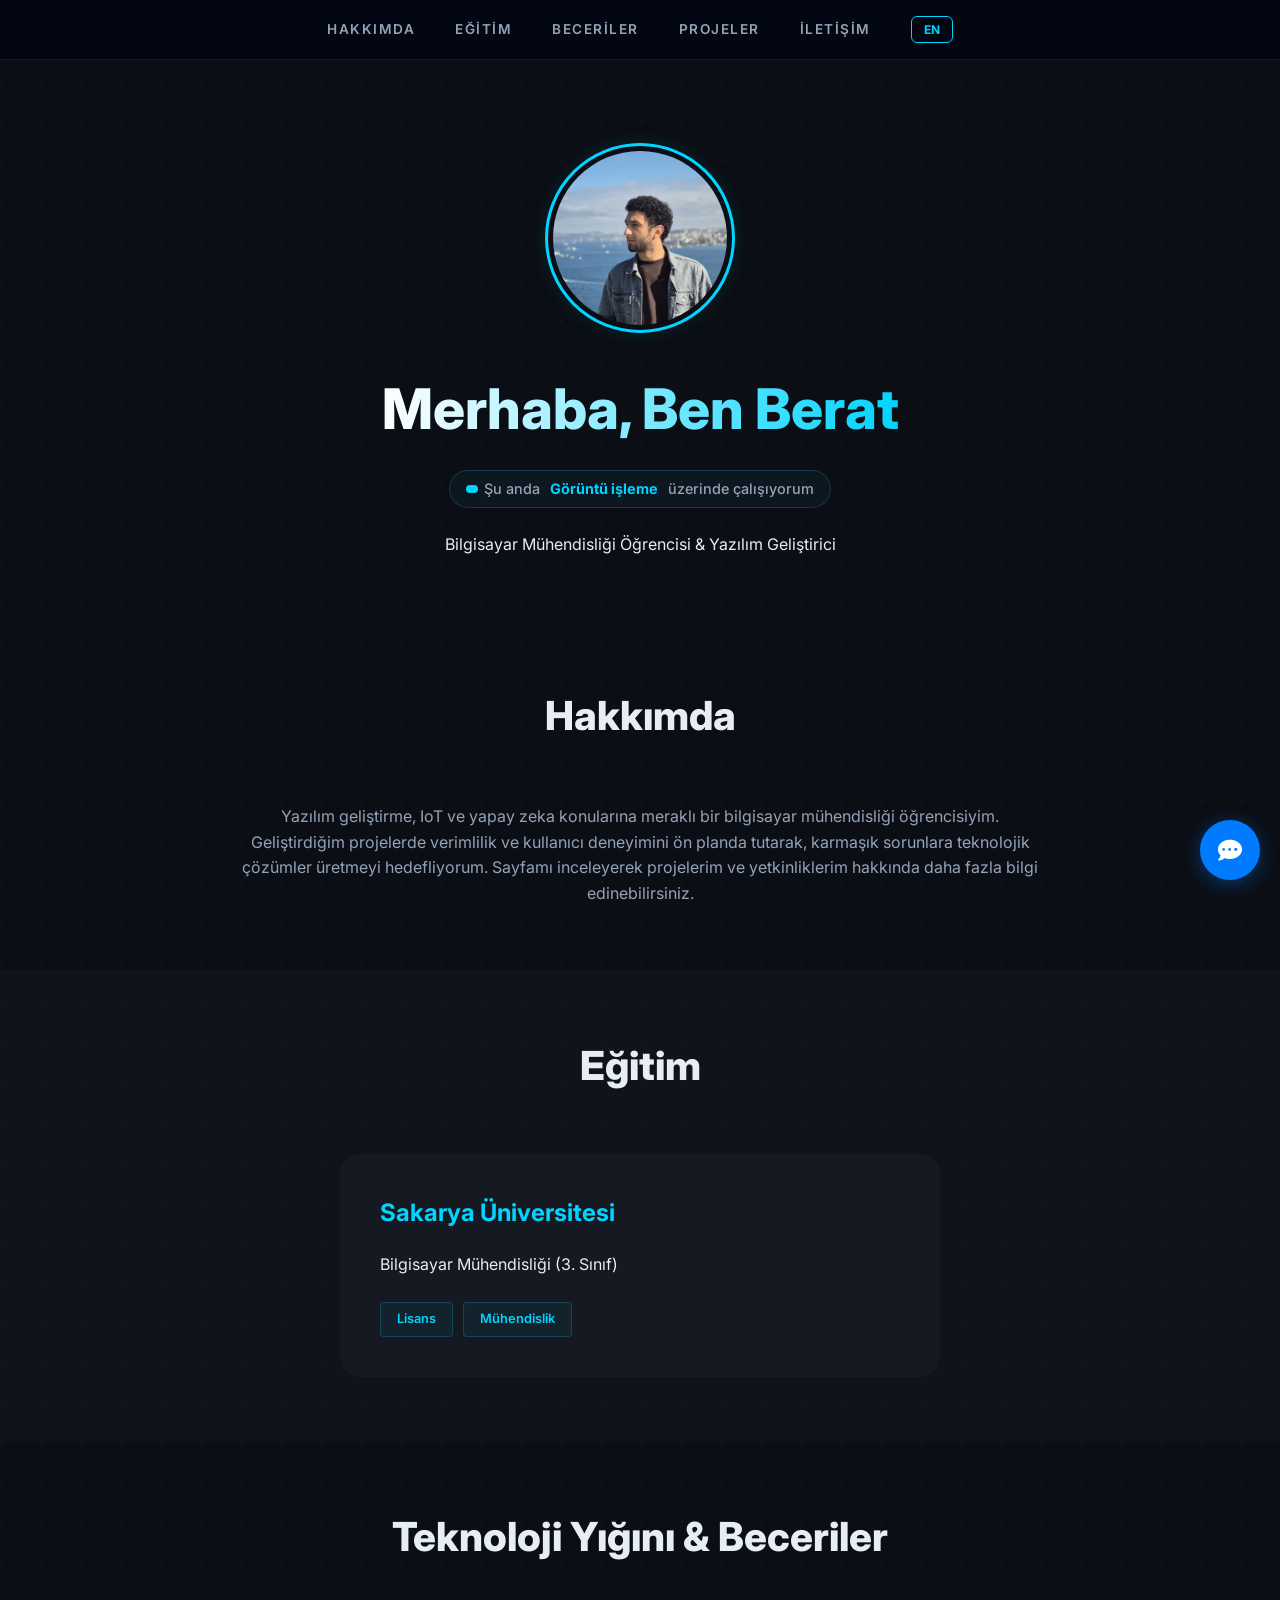
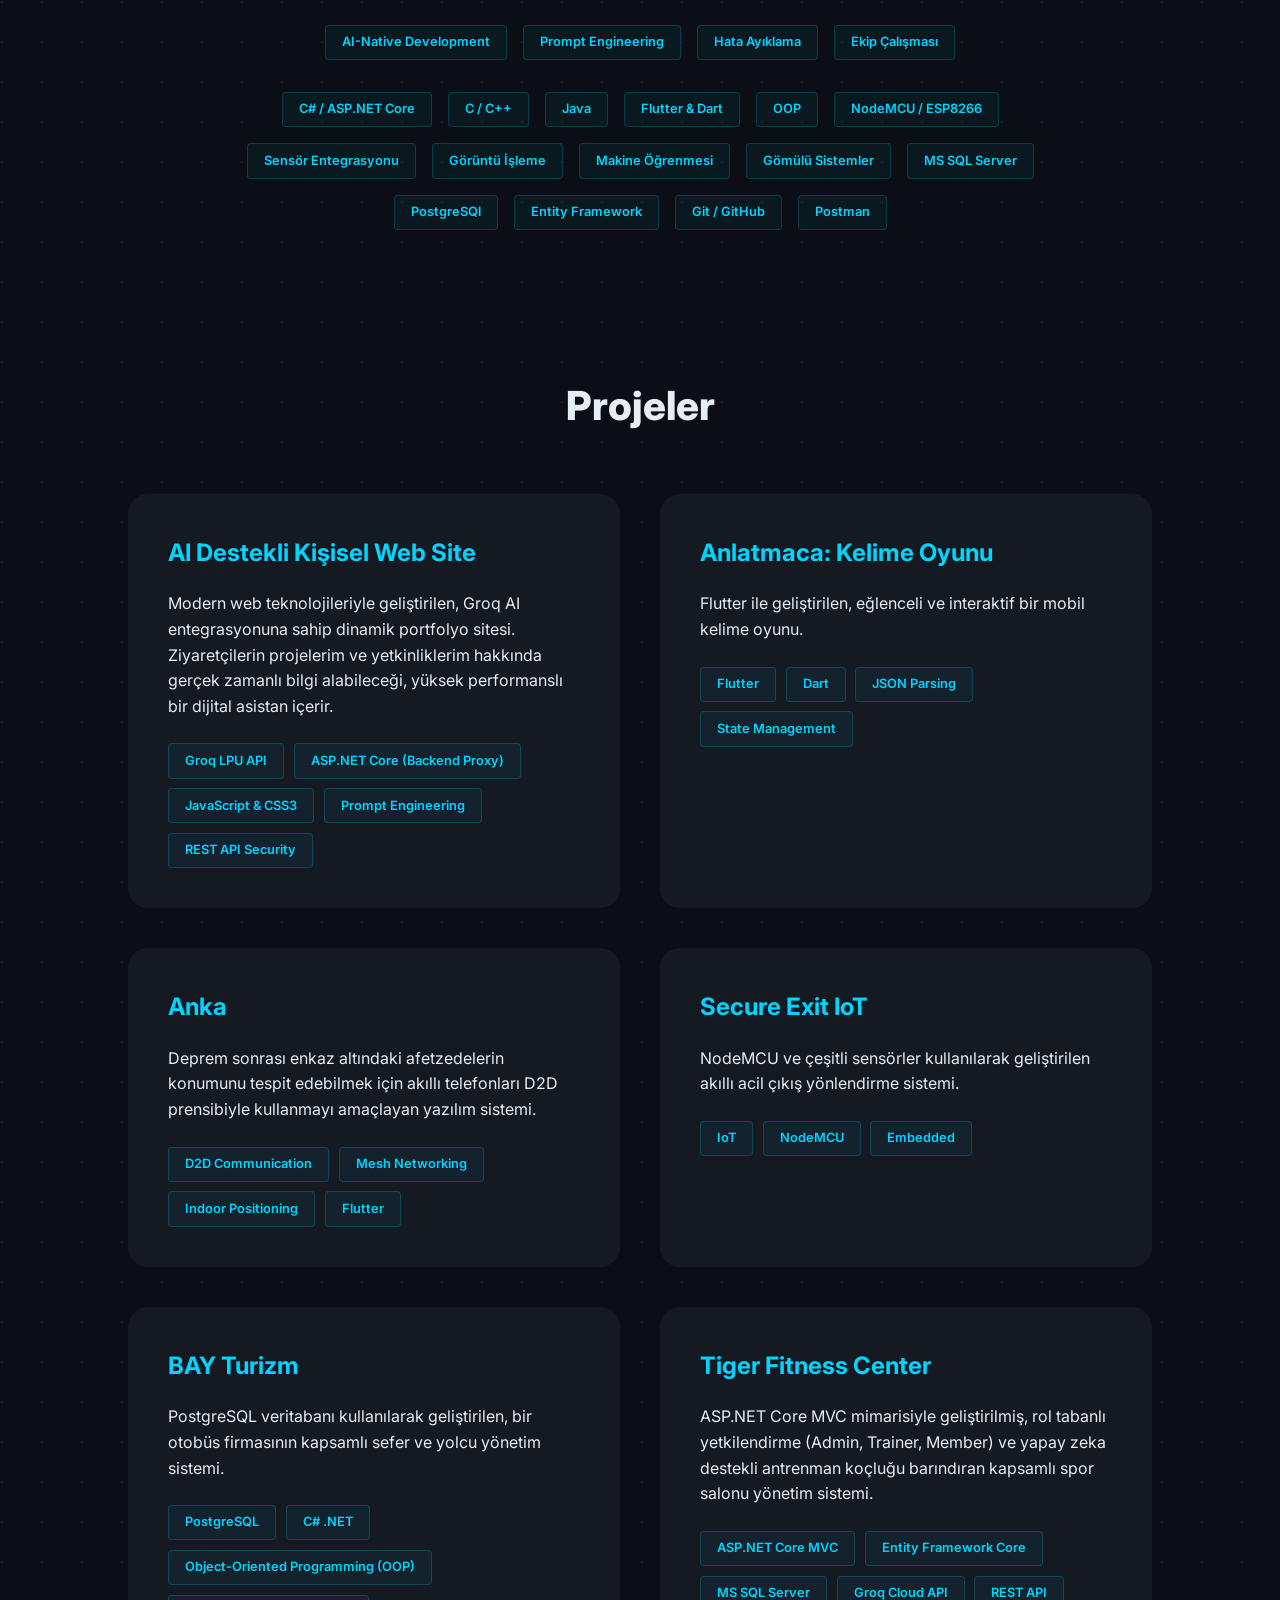
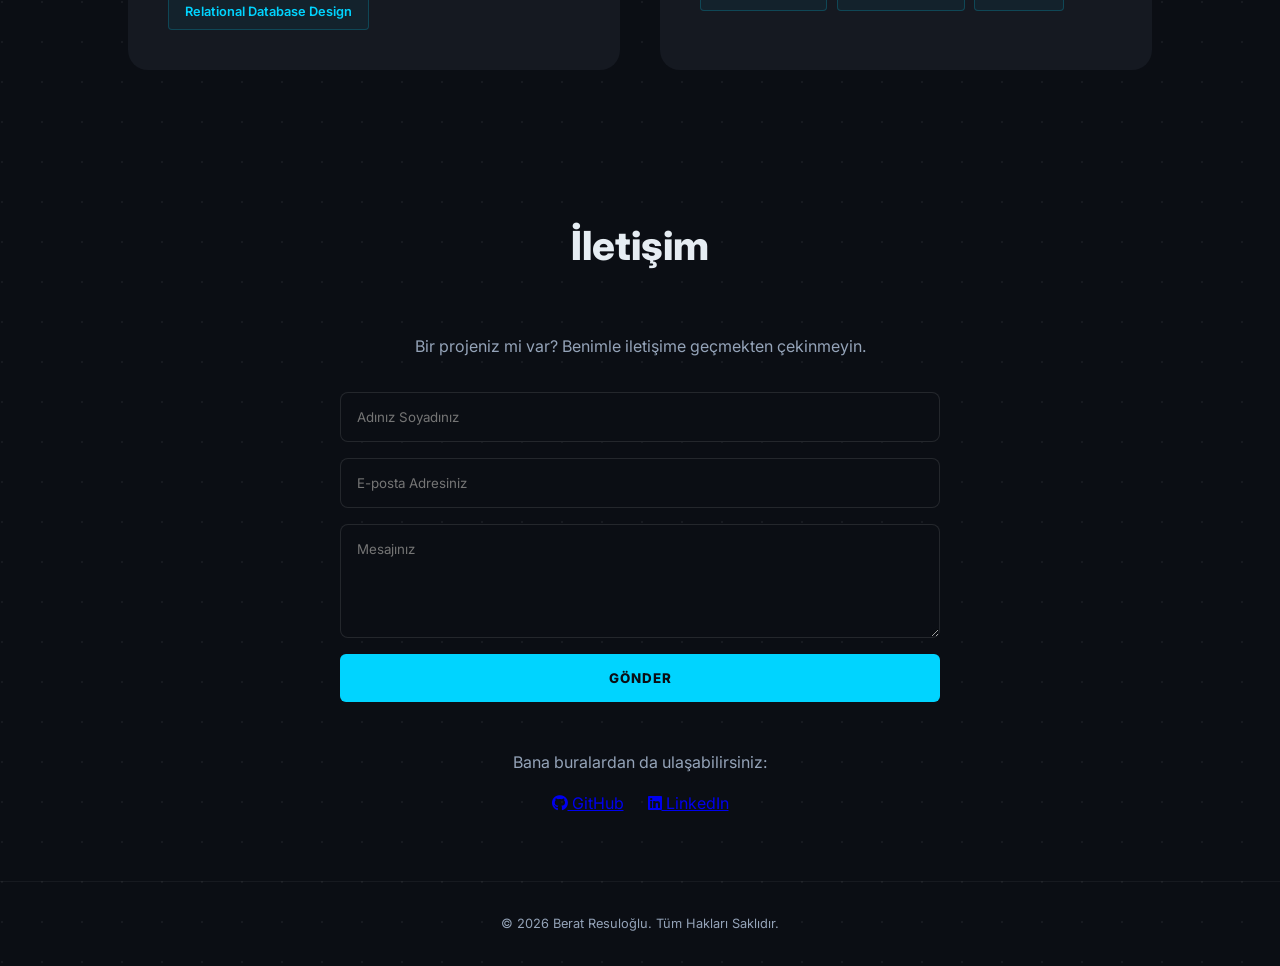
==== index.html @ 65ed051f "Site hazir" ====
<!DOCTYPE html>
    <html lang="tr">
    <head>
        <meta charset="UTF-8">
        <meta name="viewport" content="width=device-width, initial-scale=1.0">
        <title>Berat Resuloğlu | Portfolyö</title>
        <link rel="stylesheet" href="style.css">
        <link href="https://fonts.googleapis.com/css2?family=Inter:wght@400;600;700&display=swap" rel="stylesheet">
        <link href="https://fonts.googleapis.com/css2?family=Orbitron:wght@800&family=Montserrat:wght@800&display=swap" rel="stylesheet">
        <link rel="stylesheet" href="https://cdnjs.cloudflare.com/ajax/libs/font-awesome/6.0.0/css/all.min.css">
    </head>
    <body>
    <nav>
        <div class="nav-container">
            <ul>
                <li><a href="#about" data-key="nav-about">Hakkımda</a></li>
                <li><a href="#education" data-key="nav-education">Eğitim</a></li>
                <li><a href="#skills" data-key="nav-skills">Beceriler</a></li>
                <li><a href="#projects" data-key="nav-projects">Projeler</a></li>
                <li><a href="#contact" data-key="nav-contact">İletişim</a></li>
                <li><button id="lang-btn" class="lang-switch">EN</button></li>
            </ul>
        </div>
    </nav>

    <header>
        <img src="assets/foto1.jpeg" alt="Berat" class="profile-pic">      
        <h1 data-key="hero-title">Merhaba, Ben Berat</h1>
        
        <div class="live-status">
            <span class="pulse-dot"></span>
            <span data-key="live-text">Şu anda</span> 
            <span class="project-name" data-key="current-work">Görüntü işleme</span> 
            <span data-key="working-on">üzerinde çalışıyorum</span>
        </div>

        <p data-key="hero-desc">Bilgisayar Mühendisliği Öğrencisi & Yazılım Geliştirici</p>
    </header>

        <main>
            <section id="about" style="padding: 4rem 10%; text-align: center;">
                <h2 class="section-title" data-key="nav-about">Hakkımda</h2>
                <p data-key="about-text" style="color: var(--text-secondary); max-width: 800px; margin: 0 auto;">
                    Yazılım geliştirme, IoT ve yapay zeka konularına meraklı bir bilgisayar mühendisliği öğrencisiyim. 
                    Geliştirdiğim projelerde verimlilik ve kullanıcı deneyimini ön planda tutarak, 
                    karmaşık sorunlara teknolojik çözümler üretmeyi hedefliyorum. Sayfamı inceleyerek projelerim ve yetkinliklerim hakkında daha fazla bilgi edinebilirsiniz.
                </p>
            </section>

            <section id="education" style="padding: 4rem 10%; background: rgba(255,255,255,0.02);">
                <h2 class="section-title" data-key="nav-education">Eğitim</h2>
                <div class="project-card" style="max-width: 600px; margin: 0 auto;">
                    <h3 data-key="edu-uni">Sakarya Üniversitesi</h3>
                    <p data-key="edu-dept">Bilgisayar Mühendisliği (3. Sınıf)</p>
                    <div class="tech-stack">
                        <span class="tech-tag" data-key="edu-license">Lisans</span>
                        <span class="tech-tag" data-key="edu-eng">Mühendislik</span>
                    </div>
                </div>
            </section>

        <section id="skills" style="padding: 4rem 10%; text-align: center;">
        <h2 class="section-title" data-key="skills-title">Teknoloji Yığını & Beceriler</h2>
        
        <div class="skills-container" style="display: flex; flex-wrap: wrap; justify-content: center; gap: 1rem; max-width: 900px; margin: 0 auto; margin-bottom: 2rem;">
            <span class="tech-tag">AI-Native Development</span>
            <span class="tech-tag">Prompt Engineering</span>
            <span class="tech-tag" data-key="skill-debug">Hata Ayıklama</span>
            <span class="tech-tag" data-key="skill-team">Ekip Çalışması</span>
        </div>

        <div class="skills-container" style="display: flex; flex-wrap: wrap; justify-content: center; gap: 1rem; max-width: 900px; margin: 0 auto;">
            <span class="tech-tag">C# / ASP.NET Core</span>
            <span class="tech-tag">C / C++</span>
            <span class="tech-tag">Java</span>
            <span class="tech-tag">Flutter & Dart</span>
            <span class="tech-tag">OOP</span>
            
            <span class="tech-tag">NodeMCU / ESP8266</span>
            <span class="tech-tag" data-key="skill-sensor">Sensör Entegrasyonu</span>
            <span class="tech-tag" data-key="skill-imgproc">Görüntü İşleme</span>
            <span class="tech-tag" data-key="skill-ml">Makine Öğrenmesi</span>
            <span class="tech-tag" data-key="skill-embedded">Gömülü Sistemler</span>
            
            <span class="tech-tag">MS SQL Server</span>
            <span class="tech-tag">PostgreSQl</span>
            <span class="tech-tag">Entity Framework</span>
            <span class="tech-tag">Git / GitHub</span>
            <span class="tech-tag">Postman</span>
        </div>
    </section>

            <section id="projects">
                <h2 class="section-title" data-key="nav-projects">Projeler</h2>
                <div class="project-grid">
                    
                    <div class="project-card">
        <h3 data-key="proj-web-title">AI Destekli Kişisel Web Site</h3>
        <p data-key="proj-web-desc">Modern web teknolojileriyle geliştirilen, Groq AI entegrasyonuna sahip dinamik portfolyo sitesi. Ziyaretçilerin projelerim ve yetkinliklerim hakkında gerçek zamanlı bilgi alabileceği, yüksek performanslı bir dijital asistan içerir.</p>
        <div class="tech-stack">
            <span class="tech-tag">Groq LPU API</span>
            <span class="tech-tag">ASP.NET Core (Backend Proxy)</span>
            <span class="tech-tag">JavaScript & CSS3</span>
            <span class="tech-tag">Prompt Engineering</span>
            <span class="tech-tag">REST API Security</span>
        </div>
    </div>

                    <div class="project-card">
                        <h3>Anlatmaca: Kelime Oyunu</h3>
                        <p data-key="proj-anlatmaca-desc">Flutter ile geliştirilen, eğlenceli ve interaktif bir mobil kelime oyunu.</p>
                        <div class="tech-stack">
                            <span class="tech-tag">Flutter</span>
                            <span class="tech-tag">Dart</span>
                            <span class="tech-tag">JSON Parsing</span>
                            <span class="tech-tag">State Management</span>
                        </div>
                    </div>
                    
                <div class="project-card">
                        <h3>Anka</h3>
                        <p data-key="proj-anka-desc">Deprem sonrası enkaz altındaki afetzedelerin konumunu tespit edebilmek için akıllı telefonları D2D prensibiyle kullanmayı amaçlayan yazılım sistemi.</p>
                        <div class="tech-stack">
                            <span class="tech-tag">D2D Communication</span>
                            <span class="tech-tag">Mesh Networking</span>
                            <span class="tech-tag">Indoor Positioning</span>
                            <span class="tech-tag">Flutter</span>

                        </div>
                    </div>

                    <div class="project-card">
                        <h3>Secure Exit IoT</h3>
                        <p data-key="proj-iot-desc">NodeMCU ve çeşitli sensörler kullanılarak geliştirilen akıllı acil çıkış yönlendirme sistemi.</p>
                        <div class="tech-stack">
                            <span class="tech-tag">IoT</span>
                            <span class="tech-tag">NodeMCU</span>
                            <span class="tech-tag">Embedded</span>
                        </div>
                    </div>
                    
                <div class="project-card">
                        <h3>BAY Turizm</h3>
                        <p data-key="proj-bay-desc">PostgreSQL veritabanı kullanılarak geliştirilen, bir otobüs firmasının kapsamlı sefer ve yolcu yönetim sistemi.</p>
                        <div class="tech-stack">
                            <span class="tech-tag">PostgreSQL</span>
                            <span class="tech-tag">C# .NET</span>
                            <span class="tech-tag">Object-Oriented Programming (OOP)</span>
                            <span class="tech-tag">Relational Database Design</span>
                        </div>
                    </div>

                    <div class="project-card">
                        <h3>Tiger Fitness Center</h3>
                        <p data-key="proj-tiger-desc">ASP.NET Core MVC mimarisiyle geliştirilmiş, rol tabanlı yetkilendirme (Admin, Trainer, Member) ve yapay zeka destekli antrenman koçluğu barındıran kapsamlı spor salonu yönetim sistemi.</p>
                        <div class="tech-stack">
                            <span class="tech-tag">ASP.NET Core MVC</span>
                            <span class="tech-tag">Entity Framework Core</span>
                            <span class="tech-tag">MS SQL Server</span>
                            <span class="tech-tag">Groq Cloud API</span>
                            <span class="tech-tag">REST API</span>
                        </div>
                    </div>

                

                </div>
            </section>

            <section id="contact" style="padding: 4rem 10%;">
        <h2 class="section-title" data-key="nav-contact">İletişim</h2>
        <p data-key="contact-desc" style="text-align: center; color: var(--text-secondary); margin-bottom: 2rem;">
            Bir projeniz mi var? Benimle iletişime geçmekten çekinmeyin.
        </p>

        <form action="https://formspree.io/f/xeelokod" method="POST" style="max-width: 600px; margin: 0 auto; display: flex; flex-direction: column; gap: 1rem;">
            <input type="text" name="name" data-key="ph-name" placeholder="Adınız Soyadınız" required 
                style="padding: 1rem; border-radius: 8px; border: 1px solid rgba(255,255,255,0.1); background: var(--card-bg); color: white;">
            
            <input type="email" name="email" data-key="ph-email" placeholder="E-posta Adresiniz" required 
                style="padding: 1rem; border-radius: 8px; border: 1px solid rgba(255,255,255,0.1); background: var(--card-bg); color: white;">
            
            <textarea name="message" rows="5" data-key="ph-msg" placeholder="Mesajınız" required 
                    style="padding: 1rem; border-radius: 8px; border: 1px solid rgba(255,255,255,0.1); background: var(--card-bg); color: white; resize: vertical;"></textarea>
            
            <button type="submit" class="contact-btn" data-key="btn-send">Gönder</button>
        </form>
        <div class="social-container" style="margin-top: 3rem; text-align: center;">
        <p data-key="social-text" style="color: var(--text-secondary); margin-bottom: 1rem;">Bana buralardan da ulaşabilirsiniz:</p>
        <div style="display: flex; justify-content: center; gap: 1.5rem;">
            <a href="https://github.com/beratresuloglu" target="_blank" class="social-button">
                <i class="fab fa-github"></i> GitHub
            </a>
            <a href="https://linkedin.com/in/beratresuloglu" target="_blank" class="social-button">
                <i class="fab fa-linkedin"></i> LinkedIn
            </a>
        </div>
    </div>
    <div id="ai-chat-container">
        <div id="chat-window">
            <div id="chat-header">
                <div class="header-title">
                    <i class="fas fa-robot"></i>
                    <span data-key="chat-header">AI Asistan</span>
                </div>
                <button class="close-btn" onclick="toggleChat()">
                    <i class="fas fa-times"></i>
                </button>
            </div>
            
            <div id="chat-box">
                <div class="ai-msg" data-key="chat-welcome">
                    Merhaba! Berat hakkında ne merak ediyorsun?
                </div>
            </div>
            
            <div id="chat-input-area">
                <input type="text" id="user-input" data-key="chat-ph" placeholder="Bir soru sor...">
                <button id="send-btn" type="button">
                    <i class="fas fa-paper-plane"></i>
                </button>
            </div>
            <div class="ai-footer">
    Powered by <a href="https://groq.com" target="_blank">Groq</a> & Llama 3
</div>
        </div>

        <button id="chat-toggle-btn" onclick="toggleChat()">
            <i class="fas fa-comment-dots"></i>
        </button>
    </div>
    </section>
        </main>

        <footer style="text-align: center; padding: 2rem; color: var(--text-secondary); font-size: 0.8rem; border-top: 1px solid rgba(255,255,255,0.05);">
            © 2026 Berat Resuloğlu. <span data-key="footer-rights">Tüm Hakları Saklıdır.</span>
        </footer>
    </body>
    </html>

    <script>
        // --- ÇOKLU DİL DESTEĞİ (TRANSLATIONS) ---
        const translations = {
            tr: {
                "nav-about": "Hakkımda",
                "nav-education": "Eğitim",
                "nav-skills": "Beceriler",
                "nav-projects": "Projeler",
                "nav-contact": "İletişim",
                
                "hero-title": "Merhaba, Ben Berat",
                "hero-desc": "Bilgisayar Mühendisliği Öğrencisi & AI Native Yazılım Geliştirici",
                "live-text": "Şu anda",
                "working-on": "üzerinde çalışıyor",
                "current-work": "Görüntü işleme",

                "about-text": "Yazılım geliştirme, IoT ve yapay zeka konularına meraklı bir bilgisayar mühendisliği öğrencisiyim. Geliştirdiğim projelerde verimlilik ve kullanıcı deneyimini ön planda tutarak, karmaşık sorunlara teknolojik çözümler üretmeyi hedefliyorum. Sayfamı inceleyerek projelerim ve yetkinliklerim hakkında daha fazla bilgi edinebilirsiniz.",
                
                "edu-uni": "Sakarya Üniversitesi",
                "edu-dept": "Bilgisayar Mühendisliği (3. Sınıf)",
                "edu-license": "Lisans",
                "edu-eng": "Mühendislik",

                "skills-title": "Teknoloji Yığını & Beceriler",
                "skill-debug": "Hata Ayıklama",
                "skill-team": "Ekip Çalışması",
                "skill-sensor": "Sensör Entegrasyonu",
                "skill-imgproc": "Görüntü İşleme",
                "skill-ml": "Makine Öğrenmesi",
                "skill-embedded": "Gömülü Sistemler",

                "proj-web-title": "AI Destekli Kişisel Web Site",
                "proj-web-desc": "Modern web teknolojileriyle geliştirilen, Groq AI entegrasyonuna sahip dinamik portfolyo sitesi. Ziyaretçilerin projelerim ve yetkinliklerim hakkında gerçek zamanlı bilgi alabileceği, yüksek performanslı bir dijital asistan içerir.",
                "proj-anlatmaca-desc": "Flutter ile geliştirilen, eğlenceli ve interaktif bir mobil kelime oyunu.",
                "proj-anka-desc": "Deprem sonrası enkaz altındaki afetzedelerin konumunu tespit edebilmek için akıllı telefonları D2D prensibiyle kullanmayı amaçlayan yazılım sistemi.",
                "proj-iot-desc": "NodeMCU ve çeşitli sensörler kullanılarak geliştirilen akıllı acil çıkış yönlendirme sistemi.",
                "proj-bay-desc": "PostgreSQL veritabanı kullanılarak geliştirilen, bir otobüs firmasının kapsamlı sefer ve yolcu yönetim sistemi.",
                "proj-tiger-desc": "ASP.NET Core MVC mimarisiyle geliştirilmiş, rol tabanlı yetkilendirme (Admin, Trainer, Member) ve yapay zeka destekli antrenman koçluğu barındıran kapsamlı spor salonu yönetim sistemi.",

                "contact-desc": "Bir projeniz mi var? Benimle iletişime geçmekten çekinmeyin.",
                "ph-name": "Adınız Soyadınız",
                "ph-email": "E-posta Adresiniz",
                "ph-msg": "Mesajınız",
                "btn-send": "Gönder",
                "social-text": "Bana buralardan da ulaşabilirsiniz:",
                
                "chat-header": "AI Asistan",
                "chat-welcome": "Merhaba! Berat hakkında ne merak ediyorsun?",
                "chat-ph": "Bir soru sor...",
                "footer-rights": "Tüm Hakları Saklıdır."
            },
            en: {
                "nav-about": "About",
                "nav-education": "Education",
                "nav-skills": "Skills",
                "nav-projects": "Projects",
                "nav-contact": "Contact",
                
                "hero-title": "Hi, I'm Berat",
                "hero-desc": "Computer Engineering Student & AI Native Software Developer",
                "live-text": "Currently working on:",
                "working-on": "project",
                "current-work": "Image Processing",

                "about-text": "I am a computer engineering student interested in software development, IoT, and artificial intelligence. I aim to create technological solutions to complex problems by prioritizing efficiency and user experience in my projects. You can check my page to learn more about my projects and skills.",
                
                "edu-uni": "Sakarya University",
                "edu-dept": "Computer Engineering (3rd Year)",
                "edu-license": "Bachelor's",
                "edu-eng": "Engineering",

                "skills-title": "Tech Stack & Skills",
                "skill-debug": "Debugging",
                "skill-team": "Teamwork",
                "skill-sensor": "Sensor Integration",
                "skill-imgproc": "Image Processing",
                "skill-ml": "Machine Learning",
                "skill-embedded": "Embedded Systems",

                "proj-web-title": "AI Powered Personal Website",
                "proj-web-desc": "A dynamic portfolio site developed with modern web technologies, featuring Groq AI integration. It includes a high-performance digital assistant where visitors can get real-time information about my projects and skills.",
                "proj-anlatmaca-desc": "A fun and interactive mobile word game developed with Flutter.",
                "proj-anka-desc": "A software system aiming to use smartphones with D2D principles to detect the location of disaster victims under debris after an earthquake.",
                "proj-iot-desc": "Smart emergency exit guidance system developed using NodeMCU and various sensors.",
                "proj-bay-desc": "A comprehensive voyage and passenger management system for a bus company developed using PostgreSQL database.",
                "proj-tiger-desc": "A comprehensive gym management system developed with ASP.NET Core MVC architecture, featuring role-based authorization (Admin, Trainer, Member) and AI-supported workout coaching.",

                "contact-desc": "Got a project? Don't hesitate to contact me.",
                "ph-name": "Your Name",
                "ph-email": "Your Email Address",
                "ph-msg": "Your Message",
                "btn-send": "Send",
                "social-text": "You can also reach me here:",
                
                "chat-header": "AI Assistant",
                "chat-welcome": "Hello! What would you like to know about Berat?",
                "chat-ph": "Ask a question...",
                "footer-rights": "All Rights Reserved."
            }
        };

        let currentLang = 'tr';
        const langBtn = document.getElementById('lang-btn');

        langBtn.addEventListener('click', () => {
            // Dili değiştir
            currentLang = currentLang === 'tr' ? 'en' : 'tr';
            langBtn.textContent = currentLang === 'tr' ? 'EN' : 'TR';
            
            // Sayfadaki tüm [data-key] öğelerini bul ve güncelle
            document.querySelectorAll('[data-key]').forEach(element => {
                const key = element.getAttribute('data-key');
                if (translations[currentLang][key]) {
                    // Eğer input veya textarea ise 'placeholder' özelliğini değiştir
                    if (element.tagName === 'INPUT' || element.tagName === 'TEXTAREA') {
                        element.placeholder = translations[currentLang][key];
                    } else {
                        // Diğer tüm elementler için metin içeriğini değiştir
                        element.textContent = translations[currentLang][key];
                    }
                }
            });
        });

        // --- AI CHAT FONKSİYONLARI ---
        async function sendMessageToAI() {
            const input = document.getElementById('user-input');
            const chatBox = document.getElementById('chat-box');
            const message = input.value.trim();

            if (!message) return;

            chatBox.innerHTML += `<div class="user-msg">${message}</div>`;
            input.value = '';

            try {
                const response = await fetch('https://personel-portfolio-api.onrender.com/api/chat/ask', {
                    method: 'POST',
                    headers: { 
                        'Content-Type': 'application/json',
                        'Accept': 'application/json' 
                    },
                    body: JSON.stringify({ Message: message }) 
                });

                if (!response.ok) {
                    const errorData = await response.json();
                    console.error("Backend Hatası:", errorData);
                    throw new Error(`HTTP Hata! Statu: ${response.status}`);
                }

                const data = await response.json();
                const aiResponse = data.choices?.[0]?.message?.content || JSON.stringify(data);        
                
                chatBox.innerHTML += `<div class="ai-msg">${aiResponse}</div>`;
                chatBox.scrollTop = chatBox.scrollHeight;

            } catch (error) {
                console.error("Hata Detayı:", error);
                const errorMsg = currentLang === 'tr' ? "Hata: Bir sorun oluştu." : "Error: Something went wrong.";
                chatBox.innerHTML += `<div class="ai-msg">${errorMsg}</div>`;
            }
        }

        // Sayfa yüklendiğinde event listener'ları ata
        document.addEventListener('DOMContentLoaded', function() {
            const sendBtn = document.getElementById('send-btn');
            const userInput = document.getElementById('user-input');

            if (sendBtn) {
                sendBtn.addEventListener('click', function(e) {
                    e.preventDefault();  
                    sendMessageToAI();
                });
            }

            if (userInput) {
                userInput.addEventListener('keypress', function(e) {
                    if (e.key === 'Enter') {
                        sendMessageToAI();
                    }
                });
            }
        });

        // Chat Penceresi Aç/Kapat
        function toggleChat() {
            const chatWindow = document.getElementById('chat-window');
            if (chatWindow) {
                if (chatWindow.style.display === 'none' || chatWindow.style.display === '') {
                    chatWindow.style.display = 'flex';
                } else {
                    chatWindow.style.display = 'none';
                }
            }
        }
    </script>
---- style.css ----
/* --- Genel Ayarlar --- */

html {
    scroll-behavior: smooth;
    scroll-padding-top: 80px;
}

:root {
    --bg-color: #0b0e14;        /* Görseldeki derin uzay siyahı */
    --card-bg: #151921;         /* Kartlar için antrasit tonu */
    --text-primary: #e6edf3;    /* Net okunabilir beyaz */
    --text-secondary: #94a3b8;  /* Yardımcı metin gri tonu */
    --accent: #00d4ff;          /* Görseldeki parlak neon mavi */
    --accent-glow: rgba(0, 212, 255, 0.3);
    --transition: all 0.3s cubic-bezier(0.4, 0, 0.2, 1);
}

* {
    margin: 0;
    padding: 0;
    box-sizing: border-box;
    font-family: 'Inter', system-ui, -apple-system, sans-serif;
}

body {
    background-color: var(--bg-color);
    color: var(--text-primary);
    line-height: 1.6;
    /* Hafif bir grid dokusu ekleyerek mühendislik havası veriyoruz */
    background-image: 
        radial-gradient(circle at 2px 2px, rgba(255,255,255,0.05) 1px, transparent 0);
    background-size: 40px 40px;
}

.lang-switch {
    background: transparent;
    border: 1px solid var(--accent);
    color: var(--accent);
    padding: 5px 12px;
    border-radius: 6px;
    cursor: pointer;
    font-weight: 700;
    font-size: 0.75rem;
    transition: var(--transition);
}

.lang-switch:hover {
    background: var(--accent);
    color: var(--bg-color);
    box-shadow: 0 0 10px var(--accent-glow);
}

.logo {
    /* Font Seçimi: Fütüristik için 'Orbitron', modern için 'Montserrat' kullanabilirsin */
    font-family: 'Montserrat', sans-serif; 
    
    /* Punto (Boyut) Ayarı */
    font-size: 2.2rem; 
    
    font-weight: 800;
    color: var(--accent);
    letter-spacing: 2px;
    text-transform: uppercase;
    cursor: pointer;
    transition: var(--transition);
    text-decoration: none;
    display: inline-block;
}

.logo span {
    color: var(--text-primary);
    margin-left: -4px; /* Noktayı logoya biraz daha yaklaştırır */
}

.logo:hover {
    transform: scale(1.08); /* Büyüme etkisini biraz daha artırdık */
    text-shadow: 0 0 15px var(--accent-glow);
}
/* --- Navigasyon --- */
nav {
    padding: 1rem 10%;
    display: flex;
    justify-content: center;
    background: rgba(3, 7, 18, 0.85); /* Glassmorphism etkisi */
    backdrop-filter: blur(12px);
    -webkit-backdrop-filter: blur(12px);
    position: fixed; /* 'sticky' yerine 'fixed' kullanarak her zaman üstte kalmasını garantiye alıyoruz */
    top: 0;
    width: 100%;
    z-index: 1000;
    border-bottom: 1px solid rgba(255, 255, 255, 0.08);
}

nav ul {
    display: flex;
    list-style: none;
    gap: 2.5rem;
}

nav a {
    color: var(--text-secondary);
    text-decoration: none;
    font-weight: 600;
    font-size: 0.85rem;
    text-transform: uppercase;
    letter-spacing: 1.5px;
    transition: var(--transition);
    position: relative;
}

/* Aktif link alt çizgisi efekti */
nav a::after {
    content: '';
    position: absolute;
    width: 0;
    height: 2px;
    bottom: -5px;
    left: 0;
    background-color: var(--accent);
    transition: var(--transition);
}

nav a:hover::after {
    width: 100%;
}

nav a:hover {
    color: var(--accent);
}

.nav-container {
    display: flex;
    justify-content: center; /* Logoyu kaldırdığımız için öğeleri merkeze aldık */
    width: 100%;
}

/* --- Hero Section --- */
header {
    margin-top: 80px; /* Navbar yüksekliği kadar boşluk */
    min-height: 60vh;
    display: flex;
    flex-direction: column;
    justify-content: center;
    align-items: center;
    text-align: center;
}

header h1 {
    font-size: 3.5rem;
    margin-bottom: 1rem;
    font-weight: 800;
    /* Görseldeki gibi beyazdan maviye geçiş */
    background: linear-gradient(to right, #ffffff, var(--accent));
    background-clip: text;
    -webkit-background-clip: text;
    -webkit-text-fill-color: transparent;
}

/* --- Chat Konteyner ve Pencere --- */
#ai-chat-container {
    position: fixed;
    bottom: 20px;
    right: 20px;
    z-index: 1000;
    font-family: 'Inter', sans-serif;
}

#chat-window {
    display: none; /* Varsayılan olarak gizli */
    flex-direction: column;
    /* BOYUT AYARLARI BURADA: Daha geniş ve uzun yaptık */
    width: 380px;  
    height: 550px; 
    background: #1a1a1a; /* Koyu modern arka plan */
    border-radius: 20px; /* Köşeleri daha çok yuvarladık */
    box-shadow: 0 10px 40px rgba(0, 0, 0, 0.5); /* Derin gölge */
    overflow: hidden;
    border: 1px solid rgba(255, 255, 255, 0.1);
    animation: slideIn 0.3s ease-out;
}

/* Pencere açılma animasyonu */
@keyframes slideIn {
    from { opacity: 0; transform: translateY(20px); }
    to { opacity: 1; transform: translateY(0); }
}

/* --- Header (Başlık) Kısmı --- */
#chat-header {
    background: linear-gradient(135deg, #007bff, #00d4ff); /* Modern gradyan */
    padding: 15px 20px;
    display: flex;
    justify-content: space-between;
    align-items: center;
    color: white;
    font-weight: 600;
}

.header-title {
    display: flex;
    align-items: center;
    gap: 10px;
    font-size: 1.1rem;
}

/* --- Modern Çarpı (Kapat) Butonu --- */
.close-btn {
    background: rgba(255, 255, 255, 0.2);
    border: none;
    color: white;
    width: 32px;
    height: 32px;
    border-radius: 50%;
    cursor: pointer;
    display: flex;
    align-items: center;
    justify-content: center;
    transition: all 0.3s ease;
}

.close-btn:hover {
    background: rgba(255, 0, 0, 0.7); /* Üzerine gelince kırmızı */
    transform: rotate(90deg); /* Dönme efekti */
}

/* --- Proje Kartı Rozetleri (Badges) --- */

/* Etiketleri tutan kapsayıcı */
.card-badges {
    position: absolute;
    top: 20px;
    right: 20px;
    display: flex;
    flex-direction: column; /* Alt alta dizilmesi için (Yan yana istersen 'row' yap) */
    align-items: flex-end;  /* Sağa yasla */
    gap: 8px;
    z-index: 2;
}

/* Genel Rozet Stili */
.badge {
    font-size: 0.7rem;
    padding: 4px 10px;
    border-radius: 6px;
    font-weight: 700;
    text-transform: uppercase;
    letter-spacing: 0.5px;
    display: inline-flex;
    align-items: center;
    gap: 6px;
    backdrop-filter: blur(4px);
    transition: var(--transition);
}

.badge i {
    font-size: 0.8rem;
}

/* --- Durum Renkleri --- */

/* Devam Ediyor (Turuncu/Sarı) */
.status-continuing {
    border: 1px solid #ff9f43;
    color: #ff9f43;
    background: rgba(255, 159, 67, 0.1);
    box-shadow: 0 0 10px rgba(255, 159, 67, 0.1);
}

/* Tamamlandı (Yeşil) */
.status-completed {
    border: 1px solid #2ecc71;
    color: #2ecc71;
    background: rgba(46, 204, 113, 0.1);
    box-shadow: 0 0 10px rgba(46, 204, 113, 0.1);
}

.ai-footer {
    text-align: center;
    font-size: 0.65rem; /* Çok küçük */
    color: rgba(255, 255, 255, 0.3); /* Çok silik */
    padding-bottom: 10px;
    margin-top: -10px; /* Input'a yaklaştır */
}

.ai-footer a {
    color: rgba(255, 255, 255, 0.5);
    text-decoration: none;
}

/* --- Proje Türü Renkleri --- */

/* Bireysel (Mor) */
.type-personal {
    border: 1px solid #a55eea;
    color: #a55eea;
    background: rgba(165, 94, 234, 0.1);
}

/* Ekip (Mavi - Temana Uygun) */
.type-team {
    border: 1px solid #00d4ff;
    color: #00d4ff;
    background: rgba(0, 212, 255, 0.1);
}

/* Hover Efekti: Kartın üzerine gelince etiketler parlasın */
.project-card:hover .badge {
    filter: brightness(1.2);
    transform: translateX(-2px);
}


/* --- Chat Mesaj Alanı --- */
#chat-box {
    flex: 1;
    padding: 20px;
    overflow-y: auto;
    background: #121212;
    display: flex;
    flex-direction: column;
    gap: 15px;
}

/* Mesaj Baloncukları */
.ai-msg, .user-msg {
    max-width: 80%;
    padding: 12px 16px;
    border-radius: 12px;
    line-height: 1.5;
    font-size: 0.95rem;
}

.ai-msg {
    background: #2c2c2c;
    color: #e0e0e0;
    align-self: flex-start;
    border-bottom-left-radius: 2px;
}

.user-msg {
    background: #007bff;
    color: white;
    align-self: flex-end;
    border-bottom-right-radius: 2px;
}

/* --- Input ve Gönder Butonu Alanı --- */
#chat-input-area {
    padding: 15px;
    background: #1a1a1a;
    border-top: 1px solid rgba(255, 255, 255, 0.05);
    display: flex;
    gap: 10px;
    align-items: center;
}

#user-input {
    flex: 1;
    padding: 12px 15px;
    border-radius: 25px;
    border: 1px solid rgba(255, 255, 255, 0.1);
    background: #252525;
    color: white;
    outline: none;
    transition: border-color 0.3s;
}

#user-input:focus {
    border-color: #007bff;
}

/* --- Modern Gönder Butonu --- */
#send-btn {
    width: 45px;
    height: 45px;
    border: none;
    border-radius: 50%;
    background: linear-gradient(135deg, #007bff, #0056b3);
    color: white;
    font-size: 1.1rem;
    cursor: pointer;
    display: flex;
    align-items: center;
    justify-content: center;
    transition: all 0.3s ease;
    box-shadow: 0 4px 15px rgba(0, 123, 255, 0.3);
}

#send-btn:hover {
    transform: scale(1.1); /* Büyüme efekti */
    box-shadow: 0 6px 20px rgba(0, 123, 255, 0.5);
}

#send-btn:active {
    transform: scale(0.95);
}

/* --- Ana Chat Açma Butonu (Floating Button) --- */
#chat-toggle-btn {
    width: 60px;
    height: 60px;
    border-radius: 50%;
    background: #007bff;
    color: white;
    border: none;
    font-size: 1.5rem;
    cursor: pointer;
    box-shadow: 0 4px 20px rgba(0, 123, 255, 0.4);
    transition: all 0.3s;
    display: flex;
    align-items: center;
    justify-content: center;
}

#chat-toggle-btn:hover {
    transform: scale(1.1) rotate(10deg);
}
/* --- Profil Fotoğrafı (Hover Efektiyle) --- */
.profile-pic {
    width: 190px;
    height: 190px;
    border-radius: 50%;
    object-fit: cover;
    margin-bottom: 2rem;
    border: 3px solid var(--accent);
    padding: 5px;
    box-shadow: 0 0 20px rgba(0, 212, 255, 0.1);
    transition: var(--transition);
}

.profile-pic:hover {
    transform: scale(1.05) rotate(2deg);
    box-shadow: 0 0 40px var(--accent-glow);
    border-color: #fff;
}

/* --- Projeler Izgarası --- */
#projects {
    padding: 5rem 10%;
}

.section-title {
    font-size: 2.5rem;
    margin-bottom: 3.5rem;
    text-align: center;
    font-weight: 800;
}

.project-grid {
    display: grid;
    grid-template-columns: repeat(auto-fit, minmax(320px, 1fr));
    gap: 2.5rem;
}

.project-card {
    background: var(--card-bg);
    padding: 2.5rem;
    border-radius: 20px;
    border: 1px solid var(--border-subtle);
    transition: var(--transition);
    position: relative;
    overflow: hidden;
}

.project-card:hover {
    transform: translateY(-12px);
    border-color: rgba(56, 189, 248, 0.4);
    box-shadow: 0 20px 40px -15px rgba(0, 0, 0, 0.5);
}

/* Kartın içindeki "Aktif" mavi vurgu efekti */
.project-card::before {
    content: '';
    position: absolute;
    top: 0;
    left: 0;
    width: 4px;
    height: 0;
    background: var(--accent);
    transition: var(--transition);
}

.project-card:hover::before {
    height: 100%;
}

.project-card h3 {
    margin-bottom: 1.2rem;
    color: var(--accent);
    font-size: 1.5rem;
    font-weight: 700;
}

/* --- Teknoloji Yığını (Görseldeki Stil) --- */
.tech-stack {
    margin-top: 1.5rem;
    display: flex;
    flex-wrap: wrap;
    gap: 0.6rem;
}

.tech-tag {
    background: rgba(0, 212, 255, 0.05);
    color: var(--accent);
    padding: 0.4rem 1rem;
    border-radius: 4px; /* Görseldeki gibi daha köşeli-modern */
    border: 1px solid rgba(0, 212, 255, 0.2);
    font-size: 0.8rem;
    font-weight: 600;
    transition: var(--transition);
}

.tech-tag:hover {
    background: var(--accent);
    color: var(--bg-color);
}

/* --- İletişim Butonu --- */
.contact-btn {
    background: var(--accent);
    color: var(--bg-color);
    padding: 1rem 2.5rem;
    border: none;
    border-radius: 6px;
    font-weight: 800;
    text-transform: uppercase;
    letter-spacing: 1px;
    cursor: pointer;
    transition: var(--transition);
}

.contact-btn:hover {
    transform: scale(1.05);
    box-shadow: 0 0 25px var(--accent-glow);
    filter: brightness(1.1);
}

/* Input ve Form Elemanları */
input, textarea {
    background: #0b0e14 !important;
    border: 1px solid rgba(255, 255, 255, 0.1) !important;
    color: white !important;
    border-radius: 6px;
    padding: 1rem;
}

input:focus, textarea:focus {
    outline: none;
    border-color: var(--accent) !important;
    box-shadow: 0 0 10px var(--accent-glow);
}

/* --- Responsive --- */
@media (max-width: 768px) {
    header h1 { font-size: 2.2rem; }
    nav ul { gap: 1rem; }
}

/* --- Canlı Durum Göstergesi --- */
.live-status {
    display: flex;
    align-items: center;
    gap: 10px;
    background: rgba(56, 189, 248, 0.05);
    padding: 6px 16px;
    border-radius: 100px;
    border: 1px solid rgba(56, 189, 248, 0.2);
    font-size: 0.9rem;
    color: var(--text-secondary);
    margin-bottom: 1.5rem;
    font-weight: 500;
}

.project-name {
    color: var(--accent);
    font-weight: 700;
}

/* Yanıp Sönen Nokta */
.pulse-dot {
    width: 8px;
    height: 8px;
    background-color: var(--accent);
    border-radius: 50%;
    position: relative;
}

.pulse-dot::before {
    content: '';
    position: absolute;
    width: 100%;
    height: 100%;
    background-color: var(--accent);
    border-radius: 50%;
    animation: pulse 2s infinite;
}

/* Büyüyüp Küçülen Işıma Animasyonu */
@keyframes pulse {
    0% {
        transform: scale(1);
        opacity: 0.8;
    }
    100% {
        transform: scale(3);
        opacity: 0;
    }
}
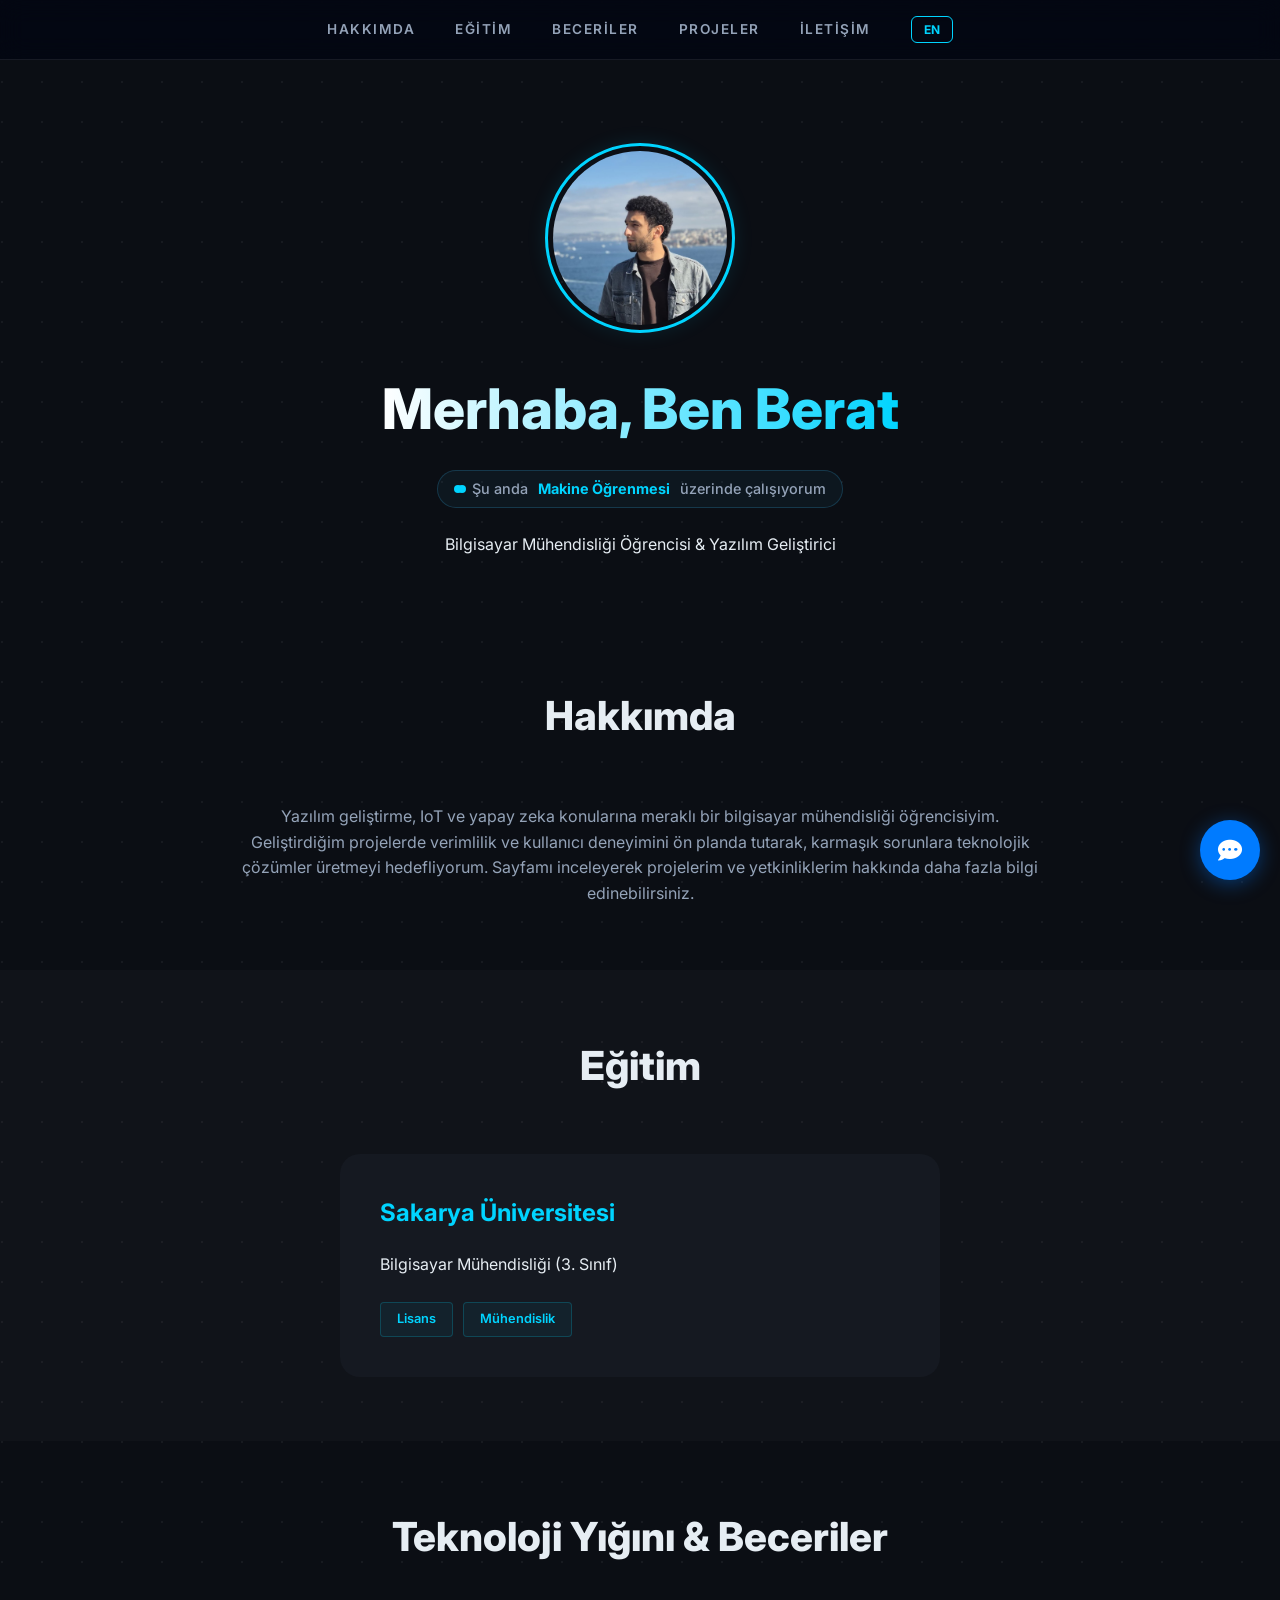
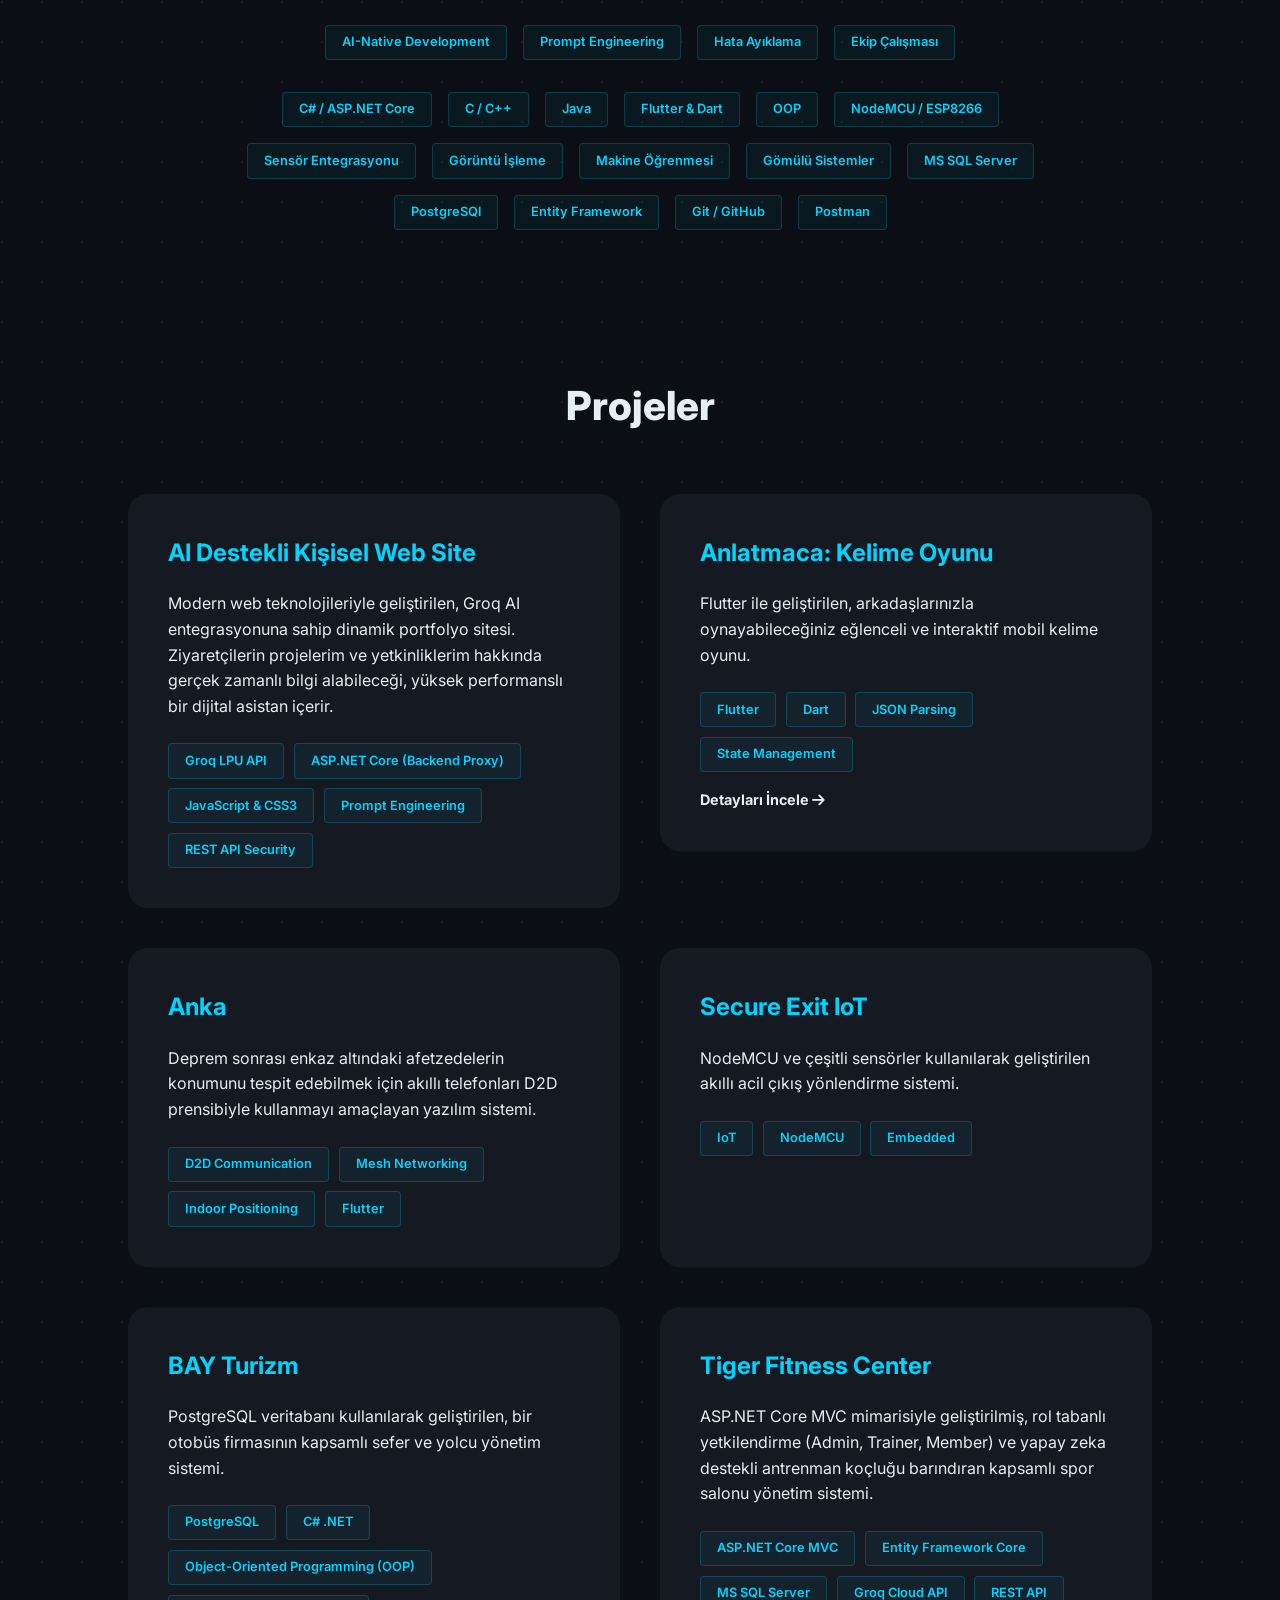
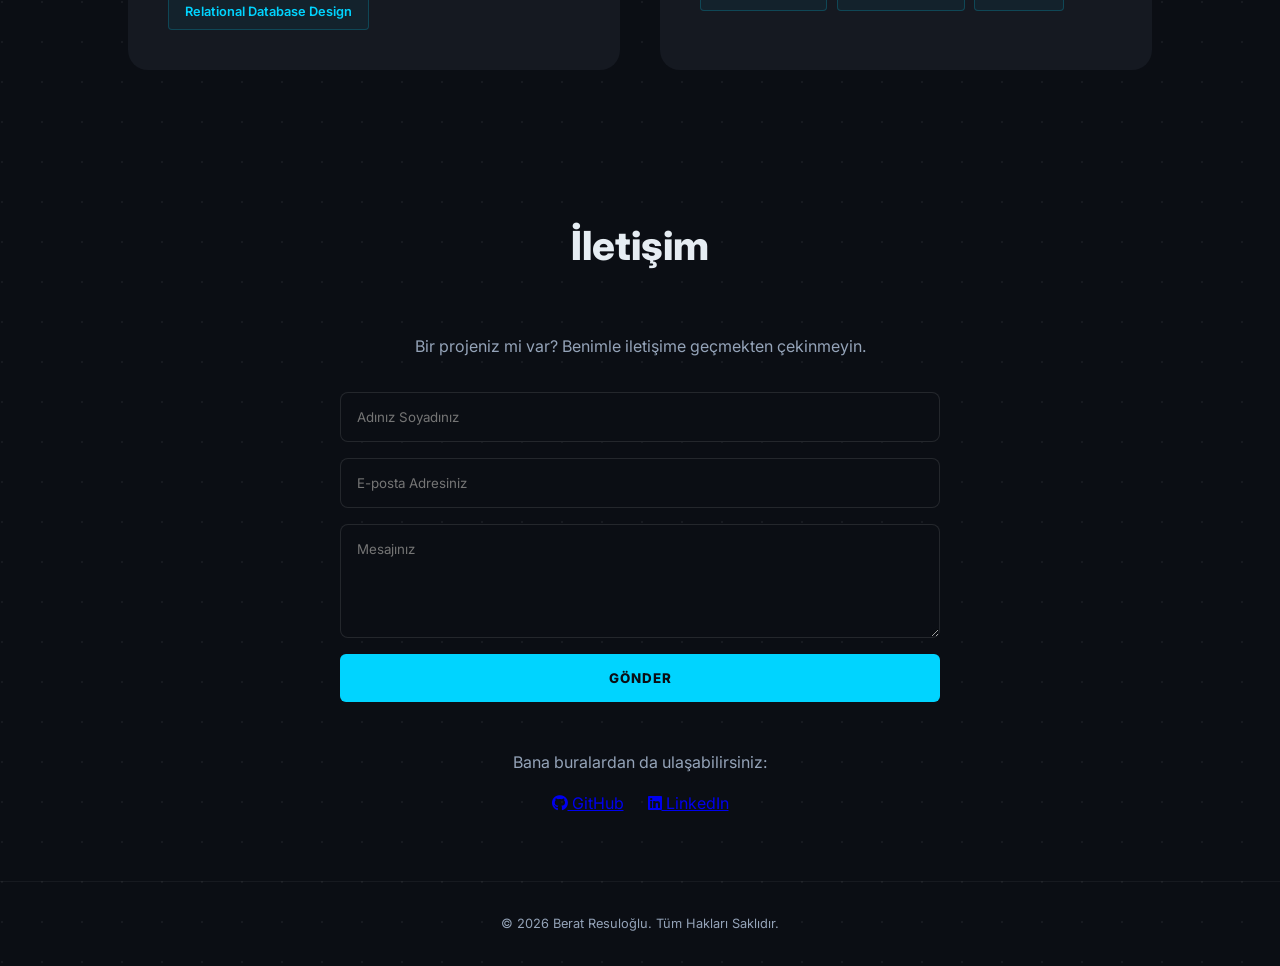
==== commit f3612d48: "Anlatmaca sayfası ve gizlilik politikaları eklendi" ====
--- a/index.html
+++ b/index.html
@@ -1,437 +1,663 @@
-    <!DOCTYPE html>
-    <html lang="tr">
-    <head>
-        <meta charset="UTF-8">
-        <meta name="viewport" content="width=device-width, initial-scale=1.0">
-        <title>Berat Resuloğlu | Portfolyö</title>
-        <link rel="stylesheet" href="style.css">
-        <link href="https://fonts.googleapis.com/css2?family=Inter:wght@400;600;700&display=swap" rel="stylesheet">
-        <link href="https://fonts.googleapis.com/css2?family=Orbitron:wght@800&family=Montserrat:wght@800&display=swap" rel="stylesheet">
-        <link rel="stylesheet" href="https://cdnjs.cloudflare.com/ajax/libs/font-awesome/6.0.0/css/all.min.css">
-    </head>
-    <body>
+<!doctype html>
+<html lang="tr">
+  <head>
+    <meta charset="UTF-8" />
+    <meta name="viewport" content="width=device-width, initial-scale=1.0" />
+    <link rel="icon" type="image/png" href="assets/foto2.png" />
+    <title>Berat Resuloğlu | Portfolyö</title>
+    <link rel="stylesheet" href="style.css" />
+    <link
+      href="https://fonts.googleapis.com/css2?family=Inter:wght@400;600;700&display=swap"
+      rel="stylesheet"
+    />
+    <link
+      href="https://fonts.googleapis.com/css2?family=Orbitron:wght@800&family=Montserrat:wght@800&display=swap"
+      rel="stylesheet"
+    />
+    <link
+      rel="stylesheet"
+      href="https://cdnjs.cloudflare.com/ajax/libs/font-awesome/6.0.0/css/all.min.css"
+    />
+  </head>
+  <body>
     <nav>
-        <div class="nav-container">
-            <ul>
-                <li><a href="#about" data-key="nav-about">Hakkımda</a></li>
-                <li><a href="#education" data-key="nav-education">Eğitim</a></li>
-                <li><a href="#skills" data-key="nav-skills">Beceriler</a></li>
-                <li><a href="#projects" data-key="nav-projects">Projeler</a></li>
-                <li><a href="#contact" data-key="nav-contact">İletişim</a></li>
-                <li><button id="lang-btn" class="lang-switch">EN</button></li>
-            </ul>
+      <div class="nav-container">
+        <ul class="nav-links">
+          <li><a href="#about" data-key="nav-about">Hakkımda</a></li>
+          <li><a href="#education" data-key="nav-education">Eğitim</a></li>
+          <li><a href="#skills" data-key="nav-skills">Beceriler</a></li>
+          <li><a href="#projects" data-key="nav-projects">Projeler</a></li>
+          <li><a href="#contact" data-key="nav-contact">İletişim</a></li>
+          <li><button id="lang-btn" class="lang-switch">EN</button></li>
+        </ul>
+
+        <div class="burger">
+          <div class="line1"></div>
+          <div class="line2"></div>
+          <div class="line3"></div>
         </div>
+      </div>
     </nav>
 
     <header>
-        <img src="assets/foto1.jpeg" alt="Berat" class="profile-pic">      
-        <h1 data-key="hero-title">Merhaba, Ben Berat</h1>
-        
-        <div class="live-status">
-            <span class="pulse-dot"></span>
-            <span data-key="live-text">Şu anda</span> 
-            <span class="project-name" data-key="current-work">Görüntü işleme</span> 
-            <span data-key="working-on">üzerinde çalışıyorum</span>
+      <img src="assets/foto1.jpeg" alt="Berat" class="profile-pic" />
+      <h1 data-key="hero-title">Merhaba, Ben Berat</h1>
+
+      <div class="live-status">
+        <span class="pulse-dot"></span>
+        <span data-key="live-text">Şu anda</span>
+        <span class="project-name" data-key="current-work"
+          >Makine Öğrenmesi</span
+        >
+        <span data-key="working-on">üzerinde çalışıyorum</span>
+      </div>
+
+      <p data-key="hero-desc">
+        Bilgisayar Mühendisliği Öğrencisi & Yazılım Geliştirici
+      </p>
+    </header>
+
+    <main>
+      <section id="about" style="padding: 4rem 10%; text-align: center">
+        <h2 class="section-title" data-key="nav-about">Hakkımda</h2>
+        <p
+          data-key="about-text"
+          style="color: var(--text-secondary); max-width: 800px; margin: 0 auto"
+        >
+          Yazılım geliştirme, IoT ve yapay zeka konularına meraklı bir
+          bilgisayar mühendisliği öğrencisiyim. Geliştirdiğim projelerde
+          verimlilik ve kullanıcı deneyimini ön planda tutarak, karmaşık
+          sorunlara teknolojik çözümler üretmeyi hedefliyorum. Sayfamı
+          inceleyerek projelerim ve yetkinliklerim hakkında daha fazla bilgi
+          edinebilirsiniz.
+        </p>
+      </section>
+
+      <section
+        id="education"
+        style="padding: 4rem 10%; background: rgba(255, 255, 255, 0.02)"
+      >
+        <h2 class="section-title" data-key="nav-education">Eğitim</h2>
+        <div class="project-card" style="max-width: 600px; margin: 0 auto">
+          <h3 data-key="edu-uni">Sakarya Üniversitesi</h3>
+          <p data-key="edu-dept">Bilgisayar Mühendisliği (3. Sınıf)</p>
+          <div class="tech-stack">
+            <span class="tech-tag" data-key="edu-license">Lisans</span>
+            <span class="tech-tag" data-key="edu-eng">Mühendislik</span>
+          </div>
         </div>
-
-        <p data-key="hero-desc">Bilgisayar Mühendisliği Öğrencisi & Yazılım Geliştirici</p>
-    </header>
-
-        <main>
-            <section id="about" style="padding: 4rem 10%; text-align: center;">
-                <h2 class="section-title" data-key="nav-about">Hakkımda</h2>
-                <p data-key="about-text" style="color: var(--text-secondary); max-width: 800px; margin: 0 auto;">
-                    Yazılım geliştirme, IoT ve yapay zeka konularına meraklı bir bilgisayar mühendisliği öğrencisiyim. 
-                    Geliştirdiğim projelerde verimlilik ve kullanıcı deneyimini ön planda tutarak, 
-                    karmaşık sorunlara teknolojik çözümler üretmeyi hedefliyorum. Sayfamı inceleyerek projelerim ve yetkinliklerim hakkında daha fazla bilgi edinebilirsiniz.
-                </p>
-            </section>
-
-            <section id="education" style="padding: 4rem 10%; background: rgba(255,255,255,0.02);">
-                <h2 class="section-title" data-key="nav-education">Eğitim</h2>
-                <div class="project-card" style="max-width: 600px; margin: 0 auto;">
-                    <h3 data-key="edu-uni">Sakarya Üniversitesi</h3>
-                    <p data-key="edu-dept">Bilgisayar Mühendisliği (3. Sınıf)</p>
-                    <div class="tech-stack">
-                        <span class="tech-tag" data-key="edu-license">Lisans</span>
-                        <span class="tech-tag" data-key="edu-eng">Mühendislik</span>
-                    </div>
-                </div>
-            </section>
-
-        <section id="skills" style="padding: 4rem 10%; text-align: center;">
-        <h2 class="section-title" data-key="skills-title">Teknoloji Yığını & Beceriler</h2>
-        
-        <div class="skills-container" style="display: flex; flex-wrap: wrap; justify-content: center; gap: 1rem; max-width: 900px; margin: 0 auto; margin-bottom: 2rem;">
-            <span class="tech-tag">AI-Native Development</span>
-            <span class="tech-tag">Prompt Engineering</span>
-            <span class="tech-tag" data-key="skill-debug">Hata Ayıklama</span>
-            <span class="tech-tag" data-key="skill-team">Ekip Çalışması</span>
+      </section>
+
+      <section id="skills" style="padding: 4rem 10%; text-align: center">
+        <h2 class="section-title" data-key="skills-title">
+          Teknoloji Yığını & Beceriler
+        </h2>
+
+        <div
+          class="skills-container"
+          style="
+            display: flex;
+            flex-wrap: wrap;
+            justify-content: center;
+            gap: 1rem;
+            max-width: 900px;
+            margin: 0 auto;
+            margin-bottom: 2rem;
+          "
+        >
+          <span class="tech-tag">AI-Native Development</span>
+          <span class="tech-tag">Prompt Engineering</span>
+          <span class="tech-tag" data-key="skill-debug">Hata Ayıklama</span>
+          <span class="tech-tag" data-key="skill-team">Ekip Çalışması</span>
         </div>
 
-        <div class="skills-container" style="display: flex; flex-wrap: wrap; justify-content: center; gap: 1rem; max-width: 900px; margin: 0 auto;">
-            <span class="tech-tag">C# / ASP.NET Core</span>
-            <span class="tech-tag">C / C++</span>
-            <span class="tech-tag">Java</span>
-            <span class="tech-tag">Flutter & Dart</span>
-            <span class="tech-tag">OOP</span>
-            
-            <span class="tech-tag">NodeMCU / ESP8266</span>
-            <span class="tech-tag" data-key="skill-sensor">Sensör Entegrasyonu</span>
-            <span class="tech-tag" data-key="skill-imgproc">Görüntü İşleme</span>
-            <span class="tech-tag" data-key="skill-ml">Makine Öğrenmesi</span>
-            <span class="tech-tag" data-key="skill-embedded">Gömülü Sistemler</span>
-            
-            <span class="tech-tag">MS SQL Server</span>
-            <span class="tech-tag">PostgreSQl</span>
-            <span class="tech-tag">Entity Framework</span>
-            <span class="tech-tag">Git / GitHub</span>
-            <span class="tech-tag">Postman</span>
+        <div
+          class="skills-container"
+          style="
+            display: flex;
+            flex-wrap: wrap;
+            justify-content: center;
+            gap: 1rem;
+            max-width: 900px;
+            margin: 0 auto;
+          "
+        >
+          <span class="tech-tag">C# / ASP.NET Core</span>
+          <span class="tech-tag">C / C++</span>
+          <span class="tech-tag">Java</span>
+          <span class="tech-tag">Flutter & Dart</span>
+          <span class="tech-tag">OOP</span>
+
+          <span class="tech-tag">NodeMCU / ESP8266</span>
+          <span class="tech-tag" data-key="skill-sensor"
+            >Sensör Entegrasyonu</span
+          >
+          <span class="tech-tag" data-key="skill-imgproc">Görüntü İşleme</span>
+          <span class="tech-tag" data-key="skill-ml">Makine Öğrenmesi</span>
+          <span class="tech-tag" data-key="skill-embedded"
+            >Gömülü Sistemler</span
+          >
+
+          <span class="tech-tag">MS SQL Server</span>
+          <span class="tech-tag">PostgreSQl</span>
+          <span class="tech-tag">Entity Framework</span>
+          <span class="tech-tag">Git / GitHub</span>
+          <span class="tech-tag">Postman</span>
         </div>
-    </section>
-
-            <section id="projects">
-                <h2 class="section-title" data-key="nav-projects">Projeler</h2>
-                <div class="project-grid">
-                    
-                    <div class="project-card">
-        <h3 data-key="proj-web-title">AI Destekli Kişisel Web Site</h3>
-        <p data-key="proj-web-desc">Modern web teknolojileriyle geliştirilen, Groq AI entegrasyonuna sahip dinamik portfolyo sitesi. Ziyaretçilerin projelerim ve yetkinliklerim hakkında gerçek zamanlı bilgi alabileceği, yüksek performanslı bir dijital asistan içerir.</p>
-        <div class="tech-stack">
-            <span class="tech-tag">Groq LPU API</span>
-            <span class="tech-tag">ASP.NET Core (Backend Proxy)</span>
-            <span class="tech-tag">JavaScript & CSS3</span>
-            <span class="tech-tag">Prompt Engineering</span>
-            <span class="tech-tag">REST API Security</span>
+      </section>
+
+      <section id="projects">
+        <h2 class="section-title" data-key="nav-projects">Projeler</h2>
+        <div class="project-grid">
+          <div class="project-card">
+            <h3 data-key="proj-web-title">AI Destekli Kişisel Web Site</h3>
+            <p data-key="proj-web-desc">
+              Modern web teknolojileriyle geliştirilen, Groq AI entegrasyonuna
+              sahip dinamik portfolyo sitesi. Ziyaretçilerin projelerim ve
+              yetkinliklerim hakkında gerçek zamanlı bilgi alabileceği, yüksek
+              performanslı bir dijital asistan içerir.
+            </p>
+            <div class="tech-stack">
+              <span class="tech-tag">Groq LPU API</span>
+              <span class="tech-tag">ASP.NET Core (Backend Proxy)</span>
+              <span class="tech-tag">JavaScript & CSS3</span>
+              <span class="tech-tag">Prompt Engineering</span>
+              <span class="tech-tag">REST API Security</span>
+            </div>
+          </div>
+
+          <a href="anlatmaca.html" class="project-link-wrapper">
+            <div class="project-card hover-effect">
+              <h3>Anlatmaca: Kelime Oyunu</h3>
+              <p data-key="proj-anlatmaca-desc">
+                Flutter ile geliştirilen, arkadaşlarınızla oynayabileceğiniz
+                eğlenceli ve interaktif mobil kelime oyunu.
+              </p>
+              <div class="tech-stack">
+                <span class="tech-tag">Flutter</span>
+                <span class="tech-tag">Dart</span>
+                <span class="tech-tag">JSON Parsing</span>
+                <span class="tech-tag">State Management</span>
+              </div>
+              <div
+                style="
+                  margin-top: 1rem;
+                  color: var(--main-color);
+                  font-size: 0.9rem;
+                  font-weight: bold;
+                "
+              >
+                Detayları İncele <i class="fas fa-arrow-right"></i>
+              </div>
+            </div>
+          </a>
+
+          <div class="project-card">
+            <h3>Anka</h3>
+            <p data-key="proj-anka-desc">
+              Deprem sonrası enkaz altındaki afetzedelerin konumunu tespit
+              edebilmek için akıllı telefonları D2D prensibiyle kullanmayı
+              amaçlayan yazılım sistemi.
+            </p>
+            <div class="tech-stack">
+              <span class="tech-tag">D2D Communication</span>
+              <span class="tech-tag">Mesh Networking</span>
+              <span class="tech-tag">Indoor Positioning</span>
+              <span class="tech-tag">Flutter</span>
+            </div>
+          </div>
+
+          <div class="project-card">
+            <h3>Secure Exit IoT</h3>
+            <p data-key="proj-iot-desc">
+              NodeMCU ve çeşitli sensörler kullanılarak geliştirilen akıllı acil
+              çıkış yönlendirme sistemi.
+            </p>
+            <div class="tech-stack">
+              <span class="tech-tag">IoT</span>
+              <span class="tech-tag">NodeMCU</span>
+              <span class="tech-tag">Embedded</span>
+            </div>
+          </div>
+
+          <div class="project-card">
+            <h3>BAY Turizm</h3>
+            <p data-key="proj-bay-desc">
+              PostgreSQL veritabanı kullanılarak geliştirilen, bir otobüs
+              firmasının kapsamlı sefer ve yolcu yönetim sistemi.
+            </p>
+            <div class="tech-stack">
+              <span class="tech-tag">PostgreSQL</span>
+              <span class="tech-tag">C# .NET</span>
+              <span class="tech-tag">Object-Oriented Programming (OOP)</span>
+              <span class="tech-tag">Relational Database Design</span>
+            </div>
+          </div>
+
+          <div class="project-card">
+            <h3>Tiger Fitness Center</h3>
+            <p data-key="proj-tiger-desc">
+              ASP.NET Core MVC mimarisiyle geliştirilmiş, rol tabanlı
+              yetkilendirme (Admin, Trainer, Member) ve yapay zeka destekli
+              antrenman koçluğu barındıran kapsamlı spor salonu yönetim sistemi.
+            </p>
+            <div class="tech-stack">
+              <span class="tech-tag">ASP.NET Core MVC</span>
+              <span class="tech-tag">Entity Framework Core</span>
+              <span class="tech-tag">MS SQL Server</span>
+              <span class="tech-tag">Groq Cloud API</span>
+              <span class="tech-tag">REST API</span>
+            </div>
+          </div>
         </div>
-    </div>
-
-                    <div class="project-card">
-                        <h3>Anlatmaca: Kelime Oyunu</h3>
-                        <p data-key="proj-anlatmaca-desc">Flutter ile geliştirilen, eğlenceli ve interaktif bir mobil kelime oyunu.</p>
-                        <div class="tech-stack">
-                            <span class="tech-tag">Flutter</span>
-                            <span class="tech-tag">Dart</span>
-                            <span class="tech-tag">JSON Parsing</span>
-                            <span class="tech-tag">State Management</span>
-                        </div>
-                    </div>
-                    
-                <div class="project-card">
-                        <h3>Anka</h3>
-                        <p data-key="proj-anka-desc">Deprem sonrası enkaz altındaki afetzedelerin konumunu tespit edebilmek için akıllı telefonları D2D prensibiyle kullanmayı amaçlayan yazılım sistemi.</p>
-                        <div class="tech-stack">
-                            <span class="tech-tag">D2D Communication</span>
-                            <span class="tech-tag">Mesh Networking</span>
-                            <span class="tech-tag">Indoor Positioning</span>
-                            <span class="tech-tag">Flutter</span>
-
-                        </div>
-                    </div>
-
-                    <div class="project-card">
-                        <h3>Secure Exit IoT</h3>
-                        <p data-key="proj-iot-desc">NodeMCU ve çeşitli sensörler kullanılarak geliştirilen akıllı acil çıkış yönlendirme sistemi.</p>
-                        <div class="tech-stack">
-                            <span class="tech-tag">IoT</span>
-                            <span class="tech-tag">NodeMCU</span>
-                            <span class="tech-tag">Embedded</span>
-                        </div>
-                    </div>
-                    
-                <div class="project-card">
-                        <h3>BAY Turizm</h3>
-                        <p data-key="proj-bay-desc">PostgreSQL veritabanı kullanılarak geliştirilen, bir otobüs firmasının kapsamlı sefer ve yolcu yönetim sistemi.</p>
-                        <div class="tech-stack">
-                            <span class="tech-tag">PostgreSQL</span>
-                            <span class="tech-tag">C# .NET</span>
-                            <span class="tech-tag">Object-Oriented Programming (OOP)</span>
-                            <span class="tech-tag">Relational Database Design</span>
-                        </div>
-                    </div>
-
-                    <div class="project-card">
-                        <h3>Tiger Fitness Center</h3>
-                        <p data-key="proj-tiger-desc">ASP.NET Core MVC mimarisiyle geliştirilmiş, rol tabanlı yetkilendirme (Admin, Trainer, Member) ve yapay zeka destekli antrenman koçluğu barındıran kapsamlı spor salonu yönetim sistemi.</p>
-                        <div class="tech-stack">
-                            <span class="tech-tag">ASP.NET Core MVC</span>
-                            <span class="tech-tag">Entity Framework Core</span>
-                            <span class="tech-tag">MS SQL Server</span>
-                            <span class="tech-tag">Groq Cloud API</span>
-                            <span class="tech-tag">REST API</span>
-                        </div>
-                    </div>
-
-                
-
-                </div>
-            </section>
-
-            <section id="contact" style="padding: 4rem 10%;">
+      </section>
+
+      <section id="contact" style="padding: 4rem 10%">
         <h2 class="section-title" data-key="nav-contact">İletişim</h2>
-        <p data-key="contact-desc" style="text-align: center; color: var(--text-secondary); margin-bottom: 2rem;">
-            Bir projeniz mi var? Benimle iletişime geçmekten çekinmeyin.
+        <p
+          data-key="contact-desc"
+          style="
+            text-align: center;
+            color: var(--text-secondary);
+            margin-bottom: 2rem;
+          "
+        >
+          Bir projeniz mi var? Benimle iletişime geçmekten çekinmeyin.
         </p>
 
-        <form action="https://formspree.io/f/xeelokod" method="POST" style="max-width: 600px; margin: 0 auto; display: flex; flex-direction: column; gap: 1rem;">
-            <input type="text" name="name" data-key="ph-name" placeholder="Adınız Soyadınız" required 
-                style="padding: 1rem; border-radius: 8px; border: 1px solid rgba(255,255,255,0.1); background: var(--card-bg); color: white;">
-            
-            <input type="email" name="email" data-key="ph-email" placeholder="E-posta Adresiniz" required 
-                style="padding: 1rem; border-radius: 8px; border: 1px solid rgba(255,255,255,0.1); background: var(--card-bg); color: white;">
-            
-            <textarea name="message" rows="5" data-key="ph-msg" placeholder="Mesajınız" required 
-                    style="padding: 1rem; border-radius: 8px; border: 1px solid rgba(255,255,255,0.1); background: var(--card-bg); color: white; resize: vertical;"></textarea>
-            
-            <button type="submit" class="contact-btn" data-key="btn-send">Gönder</button>
+        <form
+          action="https://formspree.io/f/xeelokod"
+          method="POST"
+          style="
+            max-width: 600px;
+            margin: 0 auto;
+            display: flex;
+            flex-direction: column;
+            gap: 1rem;
+          "
+        >
+          <input
+            type="text"
+            name="name"
+            data-key="ph-name"
+            placeholder="Adınız Soyadınız"
+            required
+            style="
+              padding: 1rem;
+              border-radius: 8px;
+              border: 1px solid rgba(255, 255, 255, 0.1);
+              background: var(--card-bg);
+              color: white;
+            "
+          />
+
+          <input
+            type="email"
+            name="email"
+            data-key="ph-email"
+            placeholder="E-posta Adresiniz"
+            required
+            style="
+              padding: 1rem;
+              border-radius: 8px;
+              border: 1px solid rgba(255, 255, 255, 0.1);
+              background: var(--card-bg);
+              color: white;
+            "
+          />
+
+          <textarea
+            name="message"
+            rows="5"
+            data-key="ph-msg"
+            placeholder="Mesajınız"
+            required
+            style="
+              padding: 1rem;
+              border-radius: 8px;
+              border: 1px solid rgba(255, 255, 255, 0.1);
+              background: var(--card-bg);
+              color: white;
+              resize: vertical;
+            "
+          ></textarea>
+
+          <button type="submit" class="contact-btn" data-key="btn-send">
+            Gönder
+          </button>
         </form>
-        <div class="social-container" style="margin-top: 3rem; text-align: center;">
-        <p data-key="social-text" style="color: var(--text-secondary); margin-bottom: 1rem;">Bana buralardan da ulaşabilirsiniz:</p>
-        <div style="display: flex; justify-content: center; gap: 1.5rem;">
-            <a href="https://github.com/beratresuloglu" target="_blank" class="social-button">
-                <i class="fab fa-github"></i> GitHub
+        <div
+          class="social-container"
+          style="margin-top: 3rem; text-align: center"
+        >
+          <p
+            data-key="social-text"
+            style="color: var(--text-secondary); margin-bottom: 1rem"
+          >
+            Bana buralardan da ulaşabilirsiniz:
+          </p>
+          <div style="display: flex; justify-content: center; gap: 1.5rem">
+            <a
+              href="https://github.com/beratresuloglu"
+              target="_blank"
+              class="social-button"
+            >
+              <i class="fab fa-github"></i> GitHub
             </a>
-            <a href="https://linkedin.com/in/beratresuloglu" target="_blank" class="social-button">
-                <i class="fab fa-linkedin"></i> LinkedIn
+            <a
+              href="https://linkedin.com/in/beratresuloglu"
+              target="_blank"
+              class="social-button"
+            >
+              <i class="fab fa-linkedin"></i> LinkedIn
             </a>
+          </div>
         </div>
-    </div>
-    <div id="ai-chat-container">
-        <div id="chat-window">
+        <div id="ai-chat-container">
+          <div id="chat-window">
             <div id="chat-header">
-                <div class="header-title">
-                    <i class="fas fa-robot"></i>
-                    <span data-key="chat-header">AI Asistan</span>
-                </div>
-                <button class="close-btn" onclick="toggleChat()">
-                    <i class="fas fa-times"></i>
-                </button>
-            </div>
-            
+              <div class="header-title">
+                <i class="fas fa-robot"></i>
+                <span data-key="chat-header">AI Asistan</span>
+              </div>
+              <button class="close-btn" onclick="toggleChat()">
+                <i class="fas fa-times"></i>
+              </button>
+            </div>
+
             <div id="chat-box">
-                <div class="ai-msg" data-key="chat-welcome">
-                    Merhaba! Berat hakkında ne merak ediyorsun?
-                </div>
-            </div>
-            
+              <div class="ai-msg" data-key="chat-welcome">
+                Merhaba! Berat hakkında ne merak ediyorsun?
+              </div>
+            </div>
+
             <div id="chat-input-area">
-                <input type="text" id="user-input" data-key="chat-ph" placeholder="Bir soru sor...">
-                <button id="send-btn" type="button">
-                    <i class="fas fa-paper-plane"></i>
-                </button>
+              <input
+                type="text"
+                id="user-input"
+                data-key="chat-ph"
+                placeholder="Bir soru sor..."
+              />
+              <button id="send-btn" type="button">
+                <i class="fas fa-paper-plane"></i>
+              </button>
             </div>
             <div class="ai-footer">
-    Powered by <a href="https://groq.com" target="_blank">Groq</a> & Llama 3
-</div>
+              Powered by <a href="https://groq.com" target="_blank">Groq</a> &
+              Llama 3
+            </div>
+          </div>
+
+          <button id="chat-toggle-btn" onclick="toggleChat()">
+            <i class="fas fa-comment-dots"></i>
+          </button>
         </div>
-
-        <button id="chat-toggle-btn" onclick="toggleChat()">
-            <i class="fas fa-comment-dots"></i>
-        </button>
-    </div>
-    </section>
-        </main>
-
-        <footer style="text-align: center; padding: 2rem; color: var(--text-secondary); font-size: 0.8rem; border-top: 1px solid rgba(255,255,255,0.05);">
-            © 2026 Berat Resuloğlu. <span data-key="footer-rights">Tüm Hakları Saklıdır.</span>
-        </footer>
-    </body>
-    </html>
-
-    <script>
-        // --- ÇOKLU DİL DESTEĞİ (TRANSLATIONS) ---
-        const translations = {
-            tr: {
-                "nav-about": "Hakkımda",
-                "nav-education": "Eğitim",
-                "nav-skills": "Beceriler",
-                "nav-projects": "Projeler",
-                "nav-contact": "İletişim",
-                
-                "hero-title": "Merhaba, Ben Berat",
-                "hero-desc": "Bilgisayar Mühendisliği Öğrencisi & AI Native Yazılım Geliştirici",
-                "live-text": "Şu anda",
-                "working-on": "üzerinde çalışıyor",
-                "current-work": "Görüntü işleme",
-
-                "about-text": "Yazılım geliştirme, IoT ve yapay zeka konularına meraklı bir bilgisayar mühendisliği öğrencisiyim. Geliştirdiğim projelerde verimlilik ve kullanıcı deneyimini ön planda tutarak, karmaşık sorunlara teknolojik çözümler üretmeyi hedefliyorum. Sayfamı inceleyerek projelerim ve yetkinliklerim hakkında daha fazla bilgi edinebilirsiniz.",
-                
-                "edu-uni": "Sakarya Üniversitesi",
-                "edu-dept": "Bilgisayar Mühendisliği (3. Sınıf)",
-                "edu-license": "Lisans",
-                "edu-eng": "Mühendislik",
-
-                "skills-title": "Teknoloji Yığını & Beceriler",
-                "skill-debug": "Hata Ayıklama",
-                "skill-team": "Ekip Çalışması",
-                "skill-sensor": "Sensör Entegrasyonu",
-                "skill-imgproc": "Görüntü İşleme",
-                "skill-ml": "Makine Öğrenmesi",
-                "skill-embedded": "Gömülü Sistemler",
-
-                "proj-web-title": "AI Destekli Kişisel Web Site",
-                "proj-web-desc": "Modern web teknolojileriyle geliştirilen, Groq AI entegrasyonuna sahip dinamik portfolyo sitesi. Ziyaretçilerin projelerim ve yetkinliklerim hakkında gerçek zamanlı bilgi alabileceği, yüksek performanslı bir dijital asistan içerir.",
-                "proj-anlatmaca-desc": "Flutter ile geliştirilen, eğlenceli ve interaktif bir mobil kelime oyunu.",
-                "proj-anka-desc": "Deprem sonrası enkaz altındaki afetzedelerin konumunu tespit edebilmek için akıllı telefonları D2D prensibiyle kullanmayı amaçlayan yazılım sistemi.",
-                "proj-iot-desc": "NodeMCU ve çeşitli sensörler kullanılarak geliştirilen akıllı acil çıkış yönlendirme sistemi.",
-                "proj-bay-desc": "PostgreSQL veritabanı kullanılarak geliştirilen, bir otobüs firmasının kapsamlı sefer ve yolcu yönetim sistemi.",
-                "proj-tiger-desc": "ASP.NET Core MVC mimarisiyle geliştirilmiş, rol tabanlı yetkilendirme (Admin, Trainer, Member) ve yapay zeka destekli antrenman koçluğu barındıran kapsamlı spor salonu yönetim sistemi.",
-
-                "contact-desc": "Bir projeniz mi var? Benimle iletişime geçmekten çekinmeyin.",
-                "ph-name": "Adınız Soyadınız",
-                "ph-email": "E-posta Adresiniz",
-                "ph-msg": "Mesajınız",
-                "btn-send": "Gönder",
-                "social-text": "Bana buralardan da ulaşabilirsiniz:",
-                
-                "chat-header": "AI Asistan",
-                "chat-welcome": "Merhaba! Berat hakkında ne merak ediyorsun?",
-                "chat-ph": "Bir soru sor...",
-                "footer-rights": "Tüm Hakları Saklıdır."
-            },
-            en: {
-                "nav-about": "About",
-                "nav-education": "Education",
-                "nav-skills": "Skills",
-                "nav-projects": "Projects",
-                "nav-contact": "Contact",
-                
-                "hero-title": "Hi, I'm Berat",
-                "hero-desc": "Computer Engineering Student & AI Native Software Developer",
-                "live-text": "Currently working on:",
-                "working-on": "project",
-                "current-work": "Image Processing",
-
-                "about-text": "I am a computer engineering student interested in software development, IoT, and artificial intelligence. I aim to create technological solutions to complex problems by prioritizing efficiency and user experience in my projects. You can check my page to learn more about my projects and skills.",
-                
-                "edu-uni": "Sakarya University",
-                "edu-dept": "Computer Engineering (3rd Year)",
-                "edu-license": "Bachelor's",
-                "edu-eng": "Engineering",
-
-                "skills-title": "Tech Stack & Skills",
-                "skill-debug": "Debugging",
-                "skill-team": "Teamwork",
-                "skill-sensor": "Sensor Integration",
-                "skill-imgproc": "Image Processing",
-                "skill-ml": "Machine Learning",
-                "skill-embedded": "Embedded Systems",
-
-                "proj-web-title": "AI Powered Personal Website",
-                "proj-web-desc": "A dynamic portfolio site developed with modern web technologies, featuring Groq AI integration. It includes a high-performance digital assistant where visitors can get real-time information about my projects and skills.",
-                "proj-anlatmaca-desc": "A fun and interactive mobile word game developed with Flutter.",
-                "proj-anka-desc": "A software system aiming to use smartphones with D2D principles to detect the location of disaster victims under debris after an earthquake.",
-                "proj-iot-desc": "Smart emergency exit guidance system developed using NodeMCU and various sensors.",
-                "proj-bay-desc": "A comprehensive voyage and passenger management system for a bus company developed using PostgreSQL database.",
-                "proj-tiger-desc": "A comprehensive gym management system developed with ASP.NET Core MVC architecture, featuring role-based authorization (Admin, Trainer, Member) and AI-supported workout coaching.",
-
-                "contact-desc": "Got a project? Don't hesitate to contact me.",
-                "ph-name": "Your Name",
-                "ph-email": "Your Email Address",
-                "ph-msg": "Your Message",
-                "btn-send": "Send",
-                "social-text": "You can also reach me here:",
-                
-                "chat-header": "AI Assistant",
-                "chat-welcome": "Hello! What would you like to know about Berat?",
-                "chat-ph": "Ask a question...",
-                "footer-rights": "All Rights Reserved."
-            }
-        };
-
-        let currentLang = 'tr';
-        const langBtn = document.getElementById('lang-btn');
-
-        langBtn.addEventListener('click', () => {
-            // Dili değiştir
-            currentLang = currentLang === 'tr' ? 'en' : 'tr';
-            langBtn.textContent = currentLang === 'tr' ? 'EN' : 'TR';
-            
-            // Sayfadaki tüm [data-key] öğelerini bul ve güncelle
-            document.querySelectorAll('[data-key]').forEach(element => {
-                const key = element.getAttribute('data-key');
-                if (translations[currentLang][key]) {
-                    // Eğer input veya textarea ise 'placeholder' özelliğini değiştir
-                    if (element.tagName === 'INPUT' || element.tagName === 'TEXTAREA') {
-                        element.placeholder = translations[currentLang][key];
-                    } else {
-                        // Diğer tüm elementler için metin içeriğini değiştir
-                        element.textContent = translations[currentLang][key];
-                    }
-                }
-            });
+      </section>
+    </main>
+
+    <footer
+      style="
+        text-align: center;
+        padding: 2rem;
+        color: var(--text-secondary);
+        font-size: 0.8rem;
+        border-top: 1px solid rgba(255, 255, 255, 0.05);
+      "
+    >
+      © 2026 Berat Resuloğlu.
+      <span data-key="footer-rights">Tüm Hakları Saklıdır.</span>
+    </footer>
+  </body>
+</html>
+
+<script>
+  // --- NAVBAR --- //
+  const navSlide = () => {
+    const burger = document.querySelector(".burger");
+    const nav = document.querySelector(".nav-links");
+    const navLinks = document.querySelectorAll(".nav-links li");
+
+    if (burger) {
+      burger.addEventListener("click", () => {
+        // Menüyü Aç/Kapa
+        nav.classList.toggle("nav-active");
+
+        // Linklerin animasyonu
+        navLinks.forEach((link, index) => {
+          if (link.style.animation) {
+            link.style.animation = "";
+          } else {
+            link.style.animation = `navLinkFade 0.5s ease forwards ${index / 7 + 0.3}s`;
+          }
         });
 
-        // --- AI CHAT FONKSİYONLARI ---
-        async function sendMessageToAI() {
-            const input = document.getElementById('user-input');
-            const chatBox = document.getElementById('chat-box');
-            const message = input.value.trim();
-
-            if (!message) return;
-
-            chatBox.innerHTML += `<div class="user-msg">${message}</div>`;
-            input.value = '';
-
-            try {
-                const response = await fetch('https://personel-portfolio-api.onrender.com/api/chat/ask', {
-                    method: 'POST',
-                    headers: { 
-                        'Content-Type': 'application/json',
-                        'Accept': 'application/json' 
-                    },
-                    body: JSON.stringify({ Message: message }) 
-                });
-
-                if (!response.ok) {
-                    const errorData = await response.json();
-                    console.error("Backend Hatası:", errorData);
-                    throw new Error(`HTTP Hata! Statu: ${response.status}`);
-                }
-
-                const data = await response.json();
-                const aiResponse = data.choices?.[0]?.message?.content || JSON.stringify(data);        
-                
-                chatBox.innerHTML += `<div class="ai-msg">${aiResponse}</div>`;
-                chatBox.scrollTop = chatBox.scrollHeight;
-
-            } catch (error) {
-                console.error("Hata Detayı:", error);
-                const errorMsg = currentLang === 'tr' ? "Hata: Bir sorun oluştu." : "Error: Something went wrong.";
-                chatBox.innerHTML += `<div class="ai-msg">${errorMsg}</div>`;
-            }
+        // Hamburger animasyonu
+        burger.classList.toggle("toggle");
+      });
+    }
+  };
+
+  // --- ÇOKLU DİL DESTEĞİ (TRANSLATIONS) ---
+  const translations = {
+    tr: {
+      "nav-about": "Hakkımda",
+      "nav-education": "Eğitim",
+      "nav-skills": "Beceriler",
+      "nav-projects": "Projeler",
+      "nav-contact": "İletişim",
+
+      "hero-title": "Merhaba, Ben Berat",
+      "hero-desc":
+        "Bilgisayar Mühendisliği Öğrencisi & AI Native Yazılım Geliştirici",
+      "live-text": "Şu anda",
+      "working-on": "üzerinde çalışıyor",
+      "current-work": "Görüntü işleme",
+
+      "about-text":
+        "Yazılım geliştirme, IoT ve yapay zeka konularına meraklı bir bilgisayar mühendisliği öğrencisiyim. Geliştirdiğim projelerde verimlilik ve kullanıcı deneyimini ön planda tutarak, karmaşık sorunlara teknolojik çözümler üretmeyi hedefliyorum. Sayfamı inceleyerek projelerim ve yetkinliklerim hakkında daha fazla bilgi edinebilirsiniz.",
+
+      "edu-uni": "Sakarya Üniversitesi",
+      "edu-dept": "Bilgisayar Mühendisliği (3. Sınıf)",
+      "edu-license": "Lisans",
+      "edu-eng": "Mühendislik",
+
+      "skills-title": "Teknoloji Yığını & Beceriler",
+      "skill-debug": "Hata Ayıklama",
+      "skill-team": "Ekip Çalışması",
+      "skill-sensor": "Sensör Entegrasyonu",
+      "skill-imgproc": "Görüntü İşleme",
+      "skill-ml": "Makine Öğrenmesi",
+      "skill-embedded": "Gömülü Sistemler",
+
+      "proj-web-title": "AI Destekli Kişisel Web Site",
+      "proj-web-desc":
+        "Modern web teknolojileriyle geliştirilen, Groq AI entegrasyonuna sahip dinamik portfolyo sitesi. Ziyaretçilerin projelerim ve yetkinliklerim hakkında gerçek zamanlı bilgi alabileceği, yüksek performanslı bir dijital asistan içerir.",
+      "proj-anlatmaca-desc":
+        "Flutter ile geliştirilen, eğlenceli ve interaktif bir mobil kelime oyunu.",
+      "proj-anka-desc":
+        "Deprem sonrası enkaz altındaki afetzedelerin konumunu tespit edebilmek için akıllı telefonları D2D prensibiyle kullanmayı amaçlayan yazılım sistemi.",
+      "proj-iot-desc":
+        "NodeMCU ve çeşitli sensörler kullanılarak geliştirilen akıllı acil çıkış yönlendirme sistemi.",
+      "proj-bay-desc":
+        "PostgreSQL veritabanı kullanılarak geliştirilen, bir otobüs firmasının kapsamlı sefer ve yolcu yönetim sistemi.",
+      "proj-tiger-desc":
+        "ASP.NET Core MVC mimarisiyle geliştirilmiş, rol tabanlı yetkilendirme (Admin, Trainer, Member) ve yapay zeka destekli antrenman koçluğu barındıran kapsamlı spor salonu yönetim sistemi.",
+
+      "contact-desc":
+        "Bir projeniz mi var? Benimle iletişime geçmekten çekinmeyin.",
+      "ph-name": "Adınız Soyadınız",
+      "ph-email": "E-posta Adresiniz",
+      "ph-msg": "Mesajınız",
+      "btn-send": "Gönder",
+      "social-text": "Bana buralardan da ulaşabilirsiniz:",
+
+      "chat-header": "AI Asistan",
+      "chat-welcome": "Merhaba! Berat hakkında ne merak ediyorsun?",
+      "chat-ph": "Bir soru sor...",
+      "footer-rights": "Tüm Hakları Saklıdır.",
+    },
+    en: {
+      "nav-about": "About",
+      "nav-education": "Education",
+      "nav-skills": "Skills",
+      "nav-projects": "Projects",
+      "nav-contact": "Contact",
+
+      "hero-title": "Hi, I'm Berat",
+      "hero-desc":
+        "Computer Engineering Student & AI Native Software Developer",
+      "live-text": "Currently working on:",
+      "working-on": "project",
+      "current-work": "Image Processing",
+
+      "about-text":
+        "I am a computer engineering student interested in software development, IoT, and artificial intelligence. I aim to create technological solutions to complex problems by prioritizing efficiency and user experience in my projects. You can check my page to learn more about my projects and skills.",
+
+      "edu-uni": "Sakarya University",
+      "edu-dept": "Computer Engineering (3rd Year)",
+      "edu-license": "Bachelor's",
+      "edu-eng": "Engineering",
+
+      "skills-title": "Tech Stack & Skills",
+      "skill-debug": "Debugging",
+      "skill-team": "Teamwork",
+      "skill-sensor": "Sensor Integration",
+      "skill-imgproc": "Image Processing",
+      "skill-ml": "Machine Learning",
+      "skill-embedded": "Embedded Systems",
+
+      "proj-web-title": "AI Powered Personal Website",
+      "proj-web-desc":
+        "A dynamic portfolio site developed with modern web technologies, featuring Groq AI integration. It includes a high-performance digital assistant where visitors can get real-time information about my projects and skills.",
+      "proj-anlatmaca-desc":
+        "A fun and interactive mobile word game developed with Flutter.",
+      "proj-anka-desc":
+        "A software system aiming to use smartphones with D2D principles to detect the location of disaster victims under debris after an earthquake.",
+      "proj-iot-desc":
+        "Smart emergency exit guidance system developed using NodeMCU and various sensors.",
+      "proj-bay-desc":
+        "A comprehensive voyage and passenger management system for a bus company developed using PostgreSQL database.",
+      "proj-tiger-desc":
+        "A comprehensive gym management system developed with ASP.NET Core MVC architecture, featuring role-based authorization (Admin, Trainer, Member) and AI-supported workout coaching.",
+
+      "contact-desc": "Got a project? Don't hesitate to contact me.",
+      "ph-name": "Your Name",
+      "ph-email": "Your Email Address",
+      "ph-msg": "Your Message",
+      "btn-send": "Send",
+      "social-text": "You can also reach me here:",
+
+      "chat-header": "AI Assistant",
+      "chat-welcome": "Hello! What would you like to know about Berat?",
+      "chat-ph": "Ask a question...",
+      "footer-rights": "All Rights Reserved.",
+    },
+  };
+
+  let currentLang = "tr";
+  const langBtn = document.getElementById("lang-btn");
+
+  langBtn.addEventListener("click", () => {
+    // Dili değiştir
+    currentLang = currentLang === "tr" ? "en" : "tr";
+    langBtn.textContent = currentLang === "tr" ? "EN" : "TR";
+
+    // Sayfadaki tüm [data-key] öğelerini bul ve güncelle
+    document.querySelectorAll("[data-key]").forEach((element) => {
+      const key = element.getAttribute("data-key");
+      if (translations[currentLang][key]) {
+        // Eğer input veya textarea ise 'placeholder' özelliğini değiştir
+        if (element.tagName === "INPUT" || element.tagName === "TEXTAREA") {
+          element.placeholder = translations[currentLang][key];
+        } else {
+          // Diğer tüm elementler için metin içeriğini değiştir
+          element.textContent = translations[currentLang][key];
         }
-
-        // Sayfa yüklendiğinde event listener'ları ata
-        document.addEventListener('DOMContentLoaded', function() {
-            const sendBtn = document.getElementById('send-btn');
-            const userInput = document.getElementById('user-input');
-
-            if (sendBtn) {
-                sendBtn.addEventListener('click', function(e) {
-                    e.preventDefault();  
-                    sendMessageToAI();
-                });
-            }
-
-            if (userInput) {
-                userInput.addEventListener('keypress', function(e) {
-                    if (e.key === 'Enter') {
-                        sendMessageToAI();
-                    }
-                });
-            }
-        });
-
-        // Chat Penceresi Aç/Kapat
-        function toggleChat() {
-            const chatWindow = document.getElementById('chat-window');
-            if (chatWindow) {
-                if (chatWindow.style.display === 'none' || chatWindow.style.display === '') {
-                    chatWindow.style.display = 'flex';
-                } else {
-                    chatWindow.style.display = 'none';
-                }
-            }
+      }
+    });
+  });
+
+  // --- AI CHAT FONKSİYONLARI ---
+  async function sendMessageToAI() {
+    const input = document.getElementById("user-input");
+    const chatBox = document.getElementById("chat-box");
+    const message = input.value.trim();
+
+    if (!message) return;
+
+    chatBox.innerHTML += `<div class="user-msg">${message}</div>`;
+    input.value = "";
+
+    try {
+      const response = await fetch(
+        "https://personel-portfolio-api.onrender.com/api/chat/ask",
+        {
+          method: "POST",
+          headers: {
+            "Content-Type": "application/json",
+            Accept: "application/json",
+          },
+          body: JSON.stringify({ Message: message }),
+        },
+      );
+
+      if (!response.ok) {
+        const errorData = await response.json();
+        console.error("Backend Hatası:", errorData);
+        throw new Error(`HTTP Hata! Statu: ${response.status}`);
+      }
+
+      const data = await response.json();
+      const aiResponse =
+        data.choices?.[0]?.message?.content || JSON.stringify(data);
+
+      chatBox.innerHTML += `<div class="ai-msg">${aiResponse}</div>`;
+      chatBox.scrollTop = chatBox.scrollHeight;
+    } catch (error) {
+      console.error("Hata Detayı:", error);
+      const errorMsg =
+        currentLang === "tr"
+          ? "Hata: Bir sorun oluştu."
+          : "Error: Something went wrong.";
+      chatBox.innerHTML += `<div class="ai-msg">${errorMsg}</div>`;
+    }
+  }
+
+  // Sayfa yüklendiğinde event listener'ları ata
+  document.addEventListener("DOMContentLoaded", function () {
+    navSlide();
+
+    const sendBtn = document.getElementById("send-btn");
+    const userInput = document.getElementById("user-input");
+
+    if (sendBtn) {
+      sendBtn.addEventListener("click", function (e) {
+        e.preventDefault();
+        sendMessageToAI();
+      });
+    }
+
+    if (userInput) {
+      userInput.addEventListener("keypress", function (e) {
+        if (e.key === "Enter") {
+          sendMessageToAI();
         }
-    </script>+      });
+    }
+  });
+
+  // Chat Penceresi Aç/Kapat
+  function toggleChat() {
+    const chatWindow = document.getElementById("chat-window");
+    if (chatWindow) {
+      if (
+        chatWindow.style.display === "none" ||
+        chatWindow.style.display === ""
+      ) {
+        chatWindow.style.display = "flex";
+      } else {
+        chatWindow.style.display = "none";
+      }
+    }
+  }
+</script>
--- a/style.css
+++ b/style.css
@@ -23,6 +23,9 @@
 }
 
 body {
+    overflow-x: hidden;
+    margin: 0;
+    padding: 0;
     background-color: var(--bg-color);
     color: var(--text-primary);
     line-height: 1.6;
@@ -605,4 +608,131 @@
         transform: scale(3);
         opacity: 0;
     }
+}
+
+/* --- RESPONSIVE NAVBAR AYARLARI (Dosyanın En Altına Ekle) --- */
+
+/* 1. Navigasyon Container Düzeni */
+.nav-container {
+    display: flex;
+    justify-content: space-around; /* Mobilde ikon ve menüyü yaymak için */
+    align-items: center;
+    width: 100%;
+}
+
+/* 2. Hamburger Menü İkonu (Masaüstünde Gizli) */
+.burger {
+    display: none;
+    cursor: pointer;
+    z-index: 1001; /* Menünün üzerinde görünmesi için */
+}
+
+.burger div {
+    width: 25px;
+    height: 3px;
+    background-color: var(--text-primary);
+    margin: 5px;
+    transition: all 0.3s ease;
+}
+
+/* 3. MOBİL GÖRÜNÜM (Tablet ve Telefonlar) */
+@media screen and (max-width: 768px) {
+    /* Linkleri tutan kapsayıcıyı mobilde sağa gizle */
+    .nav-links {
+        position: absolute;
+        right: 0px;
+        height: 92vh; /* Nav yüksekliği (8vh) hariç ekran boyu */
+        top: 8vh;     /* Navbarın hemen altından başlasın */
+        background-color: #0b0e14; /* Arka plan rengi */
+        display: flex;
+        flex-direction: column;
+        align-items: center;
+        justify-content: center;
+        width: 60%; /* Ekranın %60'ını kaplasın */
+        transform: translateX(100%); /* Başlangıçta ekran dışına it */
+        transition: transform 0.5s ease-in;
+        box-shadow: -5px 0 15px rgba(0,0,0,0.5);
+        border-left: 1px solid rgba(255,255,255,0.1);
+        z-index: 999;
+    }
+
+    /* Mobilde linkler arası boşluk */
+    .nav-links li {
+        margin: 1.5rem 0;
+        opacity: 0; /* Animasyonla gelmesi için başta görünmez */
+    }
+
+    /* Hamburger ikonunu görünür yap */
+    .burger {
+        display: block;
+    }
+}
+
+/* 4. JavaScript ile Eklenecek Sınıflar */
+
+/* Menü açıldığında devreye giren sınıf */
+.nav-active {
+    transform: translateX(0%);
+}
+
+/* Linklerin sırayla gelme animasyonu */
+@keyframes navLinkFade {
+    from {
+        opacity: 0;
+        transform: translateX(50px);
+    }
+    to {
+        opacity: 1;
+        transform: translateX(0px);
+    }
+}
+
+/* Hamburger ikonunun X şekline dönüşmesi */
+.toggle .line1 {
+    transform: rotate(-45deg) translate(-5px, 6px);
+}
+.toggle .line2 {
+    opacity: 0;
+}
+.toggle .line3 {
+    transform: rotate(45deg) translate(-5px, -6px);
+}
+
+/* --- MOBİL CHATBOT AYARLARI --- */
+@media screen and (max-width: 768px) {
+    #chat-window {
+        /* Genişlik Ayarı */
+        width: 90%;        /* Ekranın %90'ını kaplasın */
+        right: 5%;         /* Ortalamak için sağdan %5 boşluk */
+        
+        /* Yükseklik Ayarı */
+        height: 50vh;      /* Ekranın yarısı kadar olsun (Klavye açılınca kapanmasın diye kısa tuttuk) */
+        
+        /* Konum Ayarı */
+        bottom: 90px;      /* Yuvarlak açma butonunun hemen üzerinde dursun */
+        border-radius: 15px;
+    }
+
+    /* Mobilde yazı boyutlarını biraz küçültelim */
+    .ai-msg, .user-msg {
+        font-size: 0.85rem;
+        padding: 10px;
+    }
+
+    /* Header (Başlık) kısmını biraz sıkıştıralım */
+    #chat-header {
+        padding: 10px 15px;
+    }
+}
+
+.project-link-wrapper {
+    text-decoration: none;
+    color: inherit;
+    display: block;
+}
+
+.project-link-wrapper:hover .project-card {
+    transform: translateY(-5px);
+    border-color: rgba(255, 255, 255, 0.3);
+    box-shadow: 0 10px 30px rgba(0,0,0,0.5);
 }
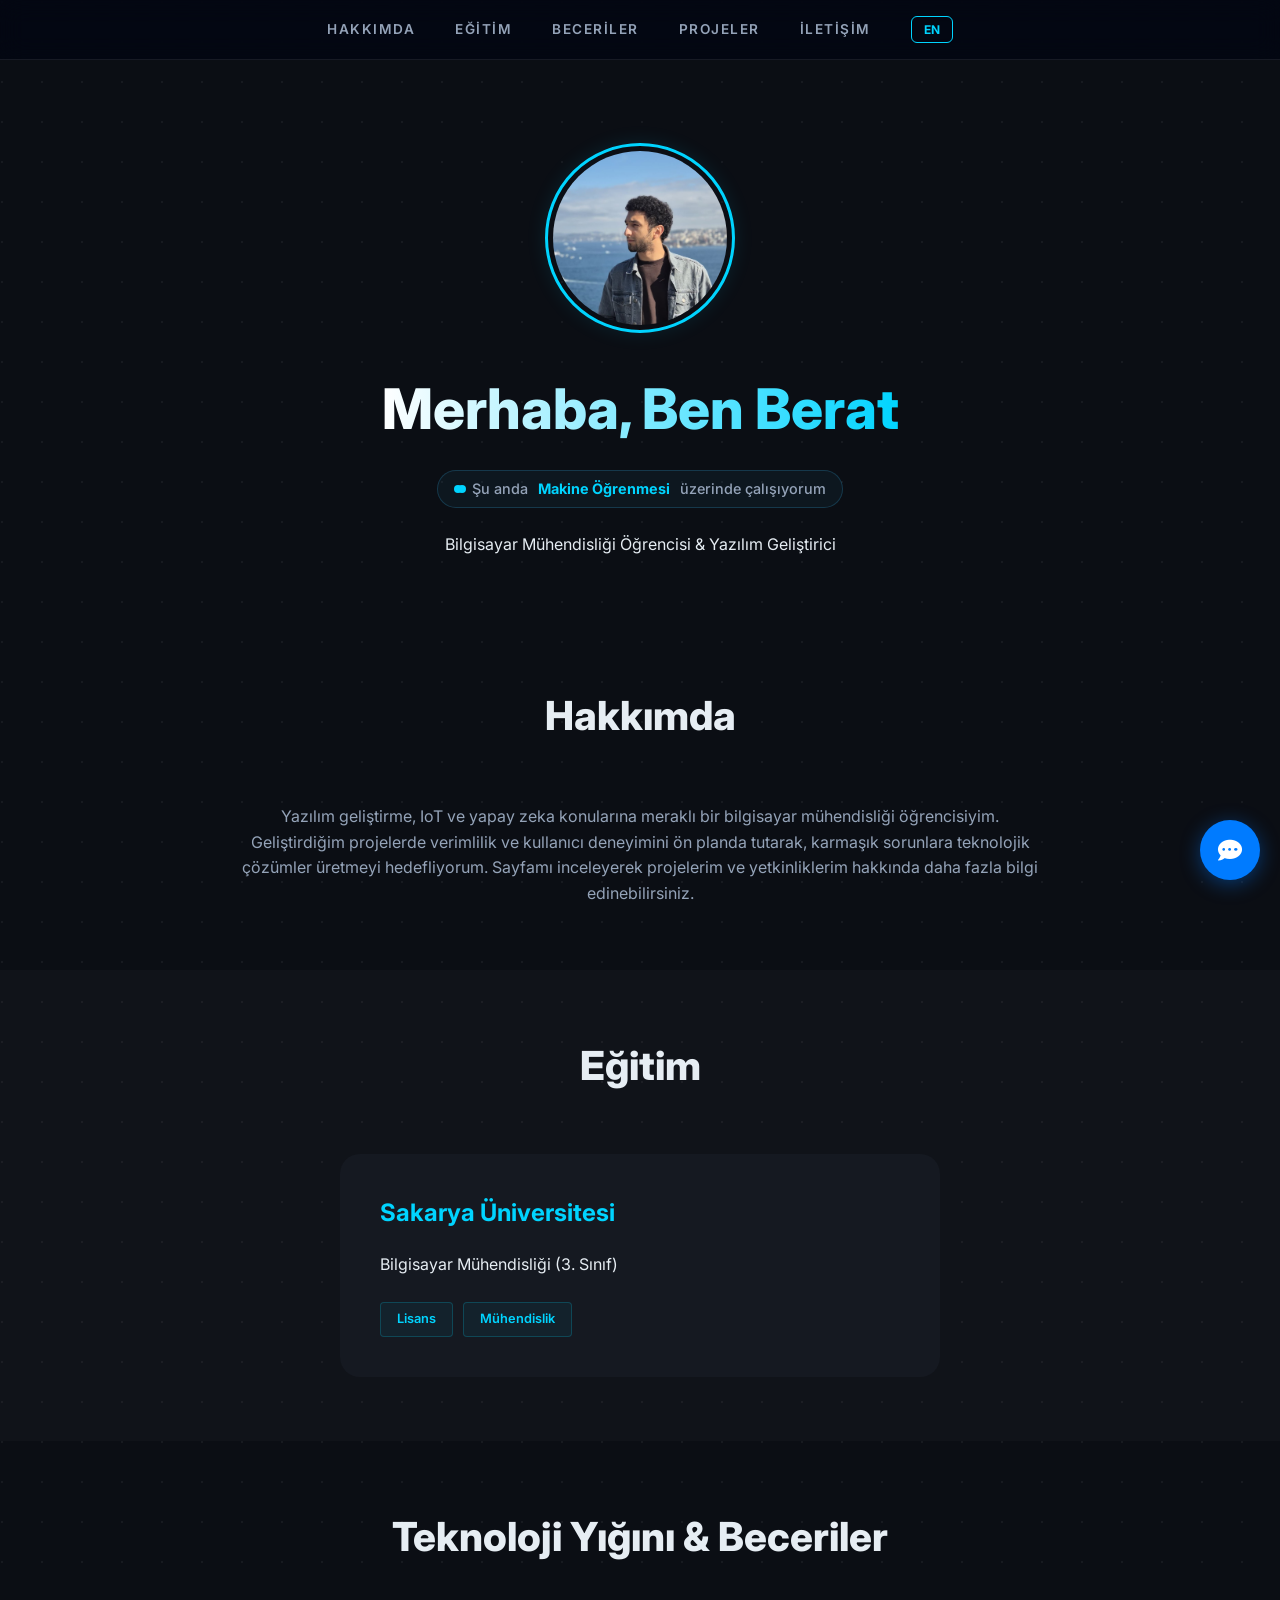
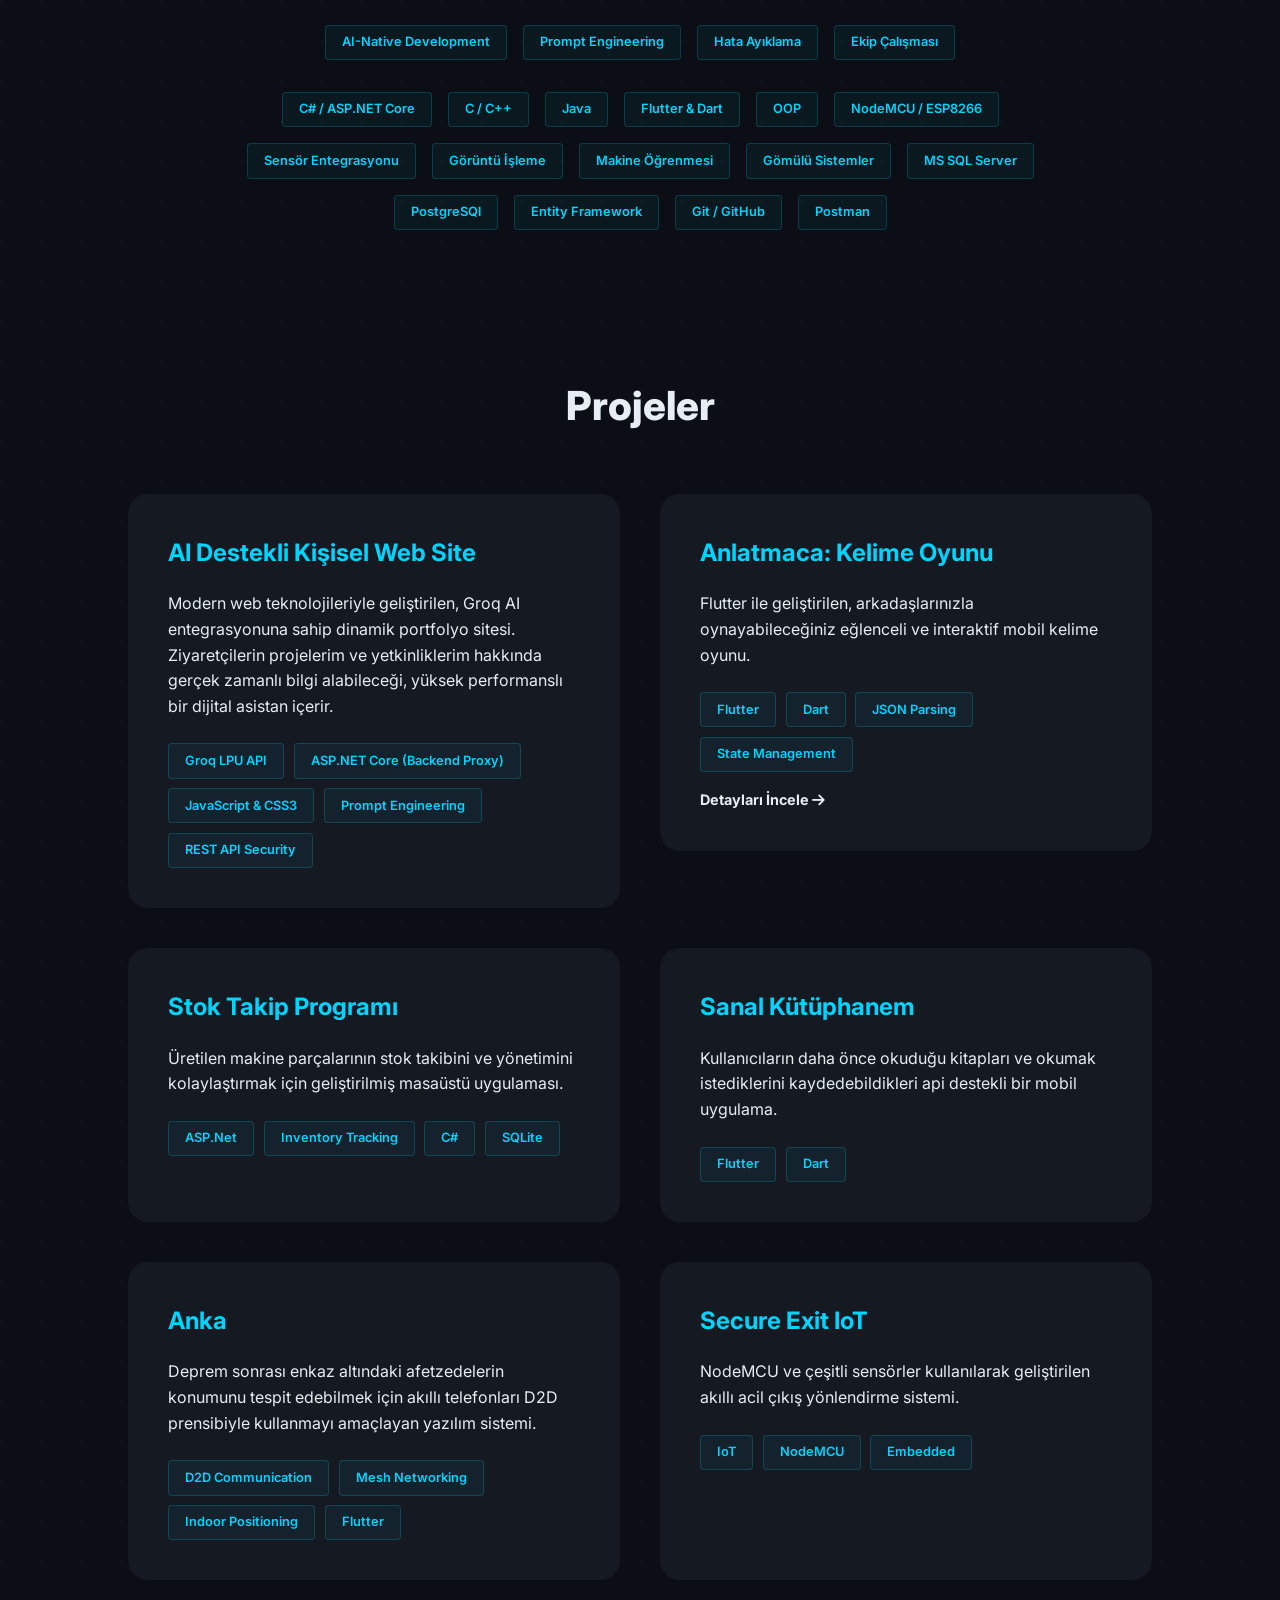
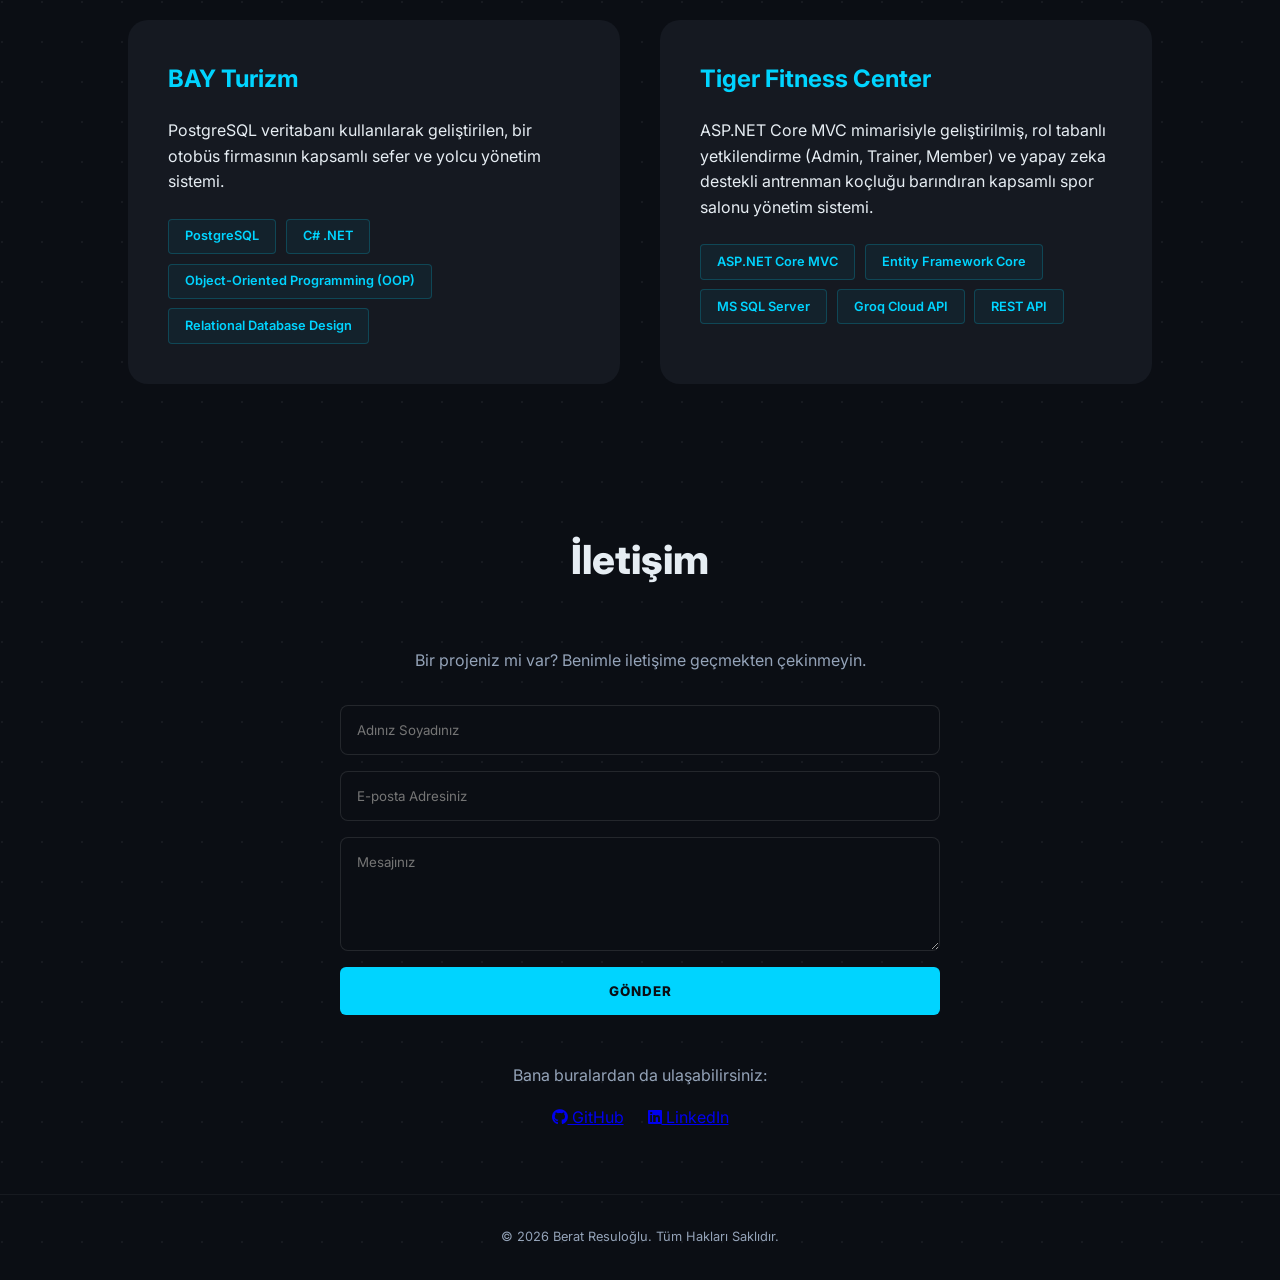
==== commit e19cb832: "Yeni projeler eklendi" ====
--- a/index.html
+++ b/index.html
@@ -193,6 +193,32 @@
           </a>
 
           <div class="project-card">
+            <h3>Stok Takip Programı</h3>
+            <p data-key="proj-anka-desc">
+              Üretilen makine parçalarının stok takibini ve yönetimini
+              kolaylaştırmak için geliştirilmiş masaüstü uygulaması.
+            </p>
+            <div class="tech-stack">
+              <span class="tech-tag">ASP.Net</span>
+              <span class="tech-tag">Inventory Tracking</span>
+              <span class="tech-tag">C#</span>
+              <span class="tech-tag">SQLite</span>
+            </div>
+          </div>
+
+          <div class="project-card">
+            <h3>Sanal Kütüphanem</h3>
+            <p data-key="proj-anka-desc">
+              Kullanıcıların daha önce okuduğu kitapları ve okumak istediklerini
+              kaydedebildikleri api destekli bir mobil uygulama.
+            </p>
+            <div class="tech-stack">
+              <span class="tech-tag">Flutter</span>
+              <span class="tech-tag">Dart</span>
+            </div>
+          </div>
+
+          <div class="project-card">
             <h3>Anka</h3>
             <p data-key="proj-anka-desc">
               Deprem sonrası enkaz altındaki afetzedelerin konumunu tespit
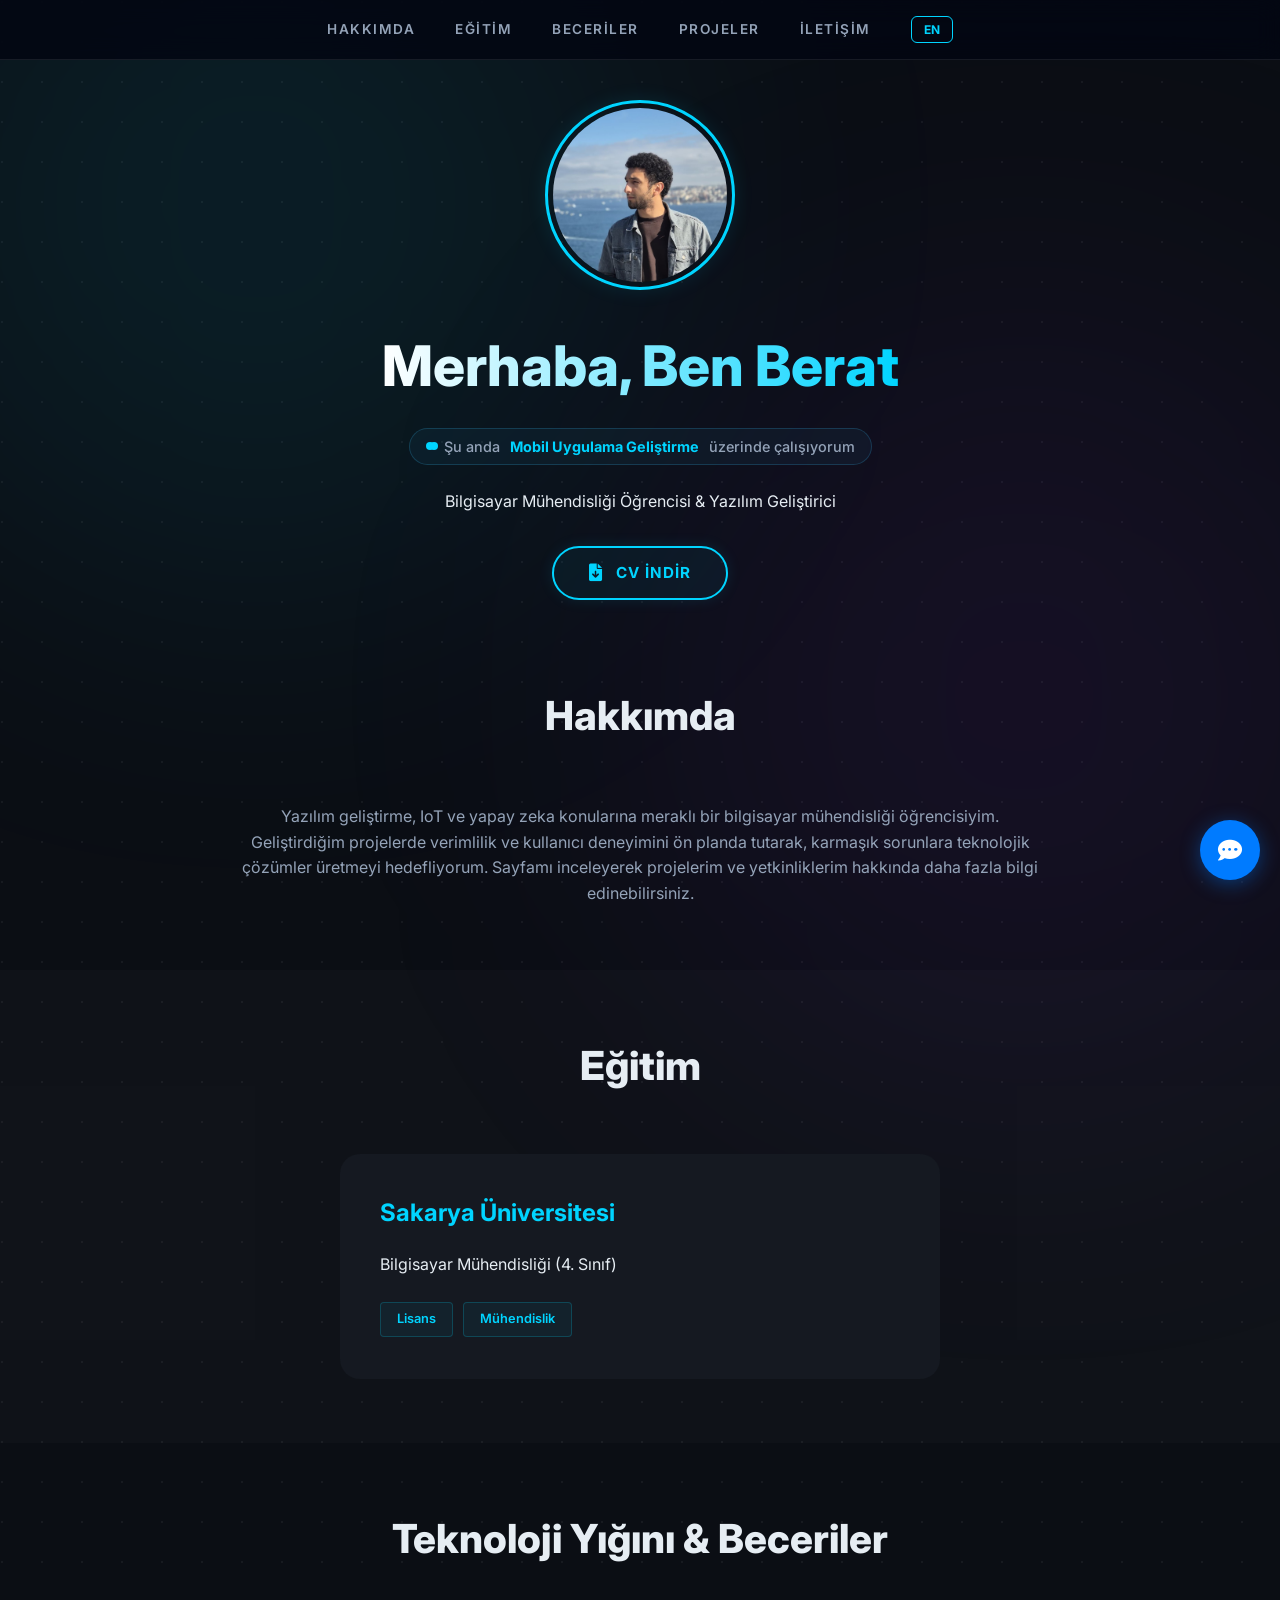
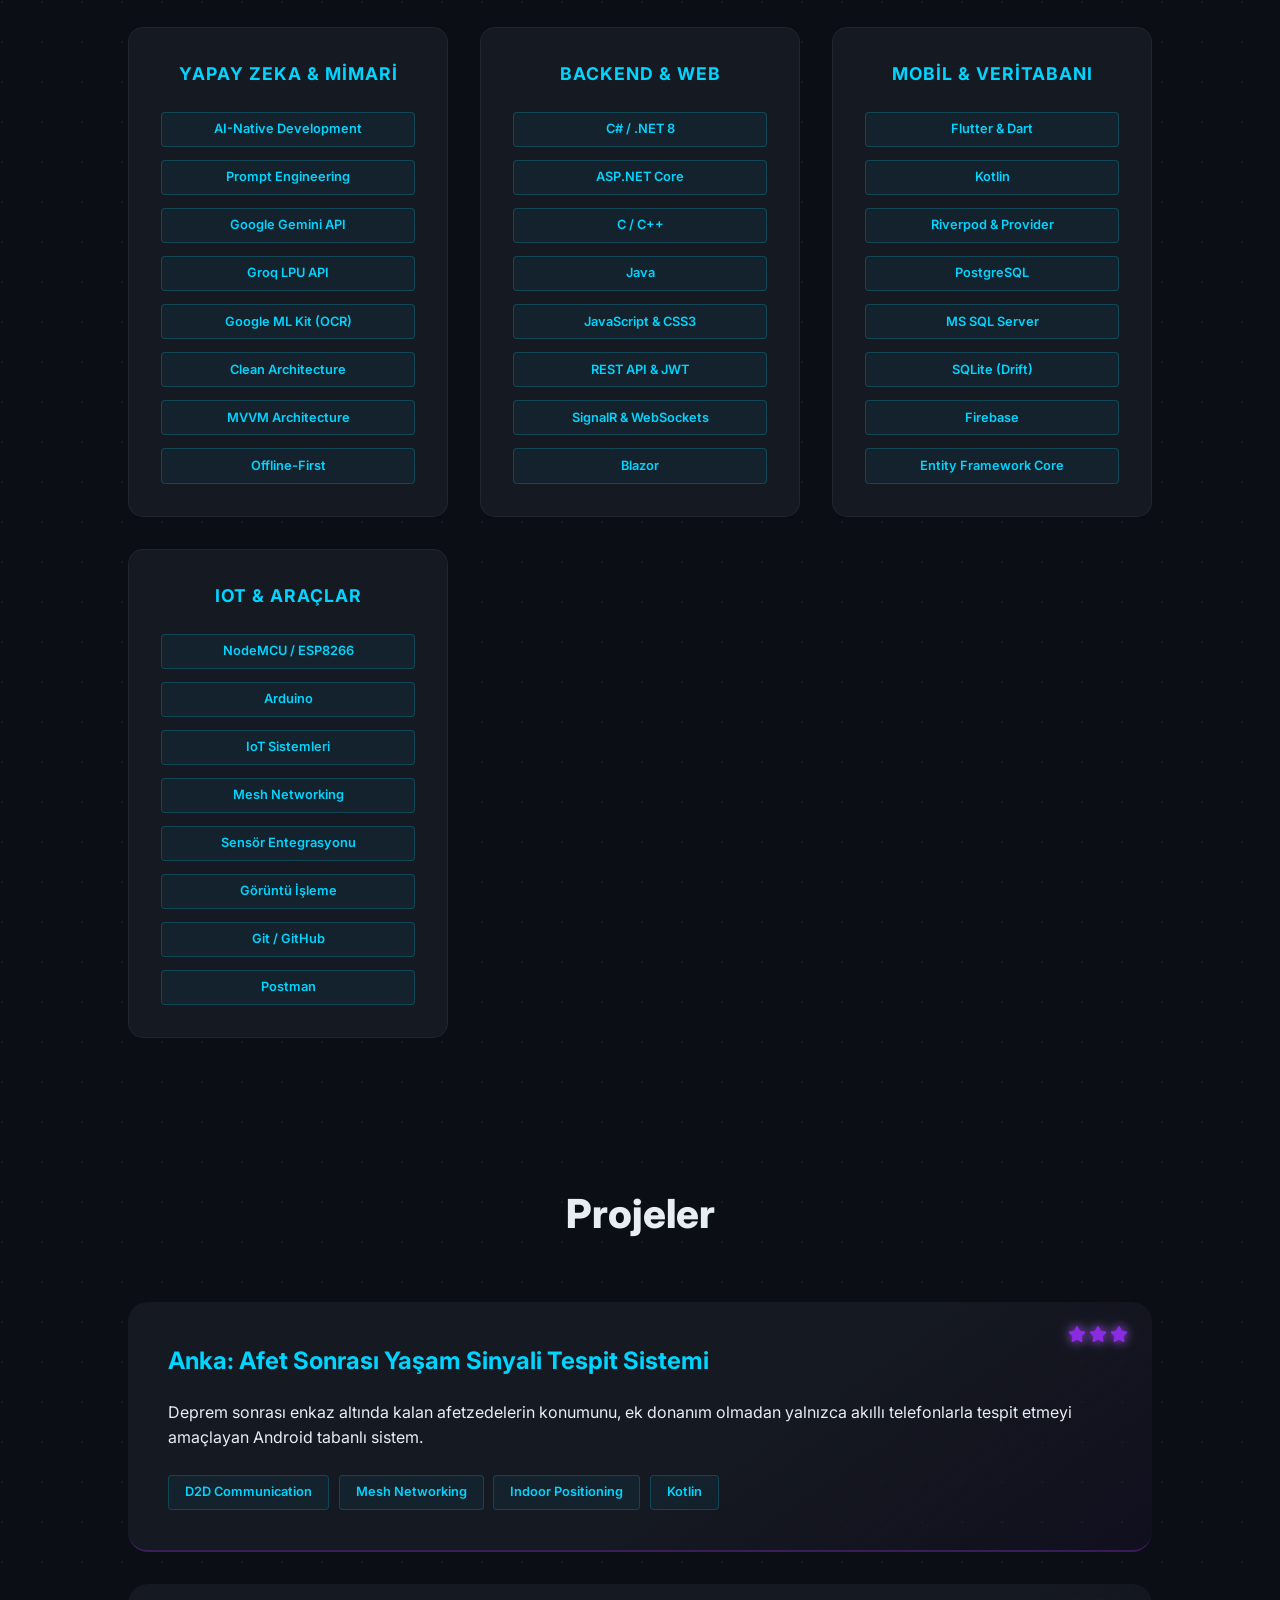
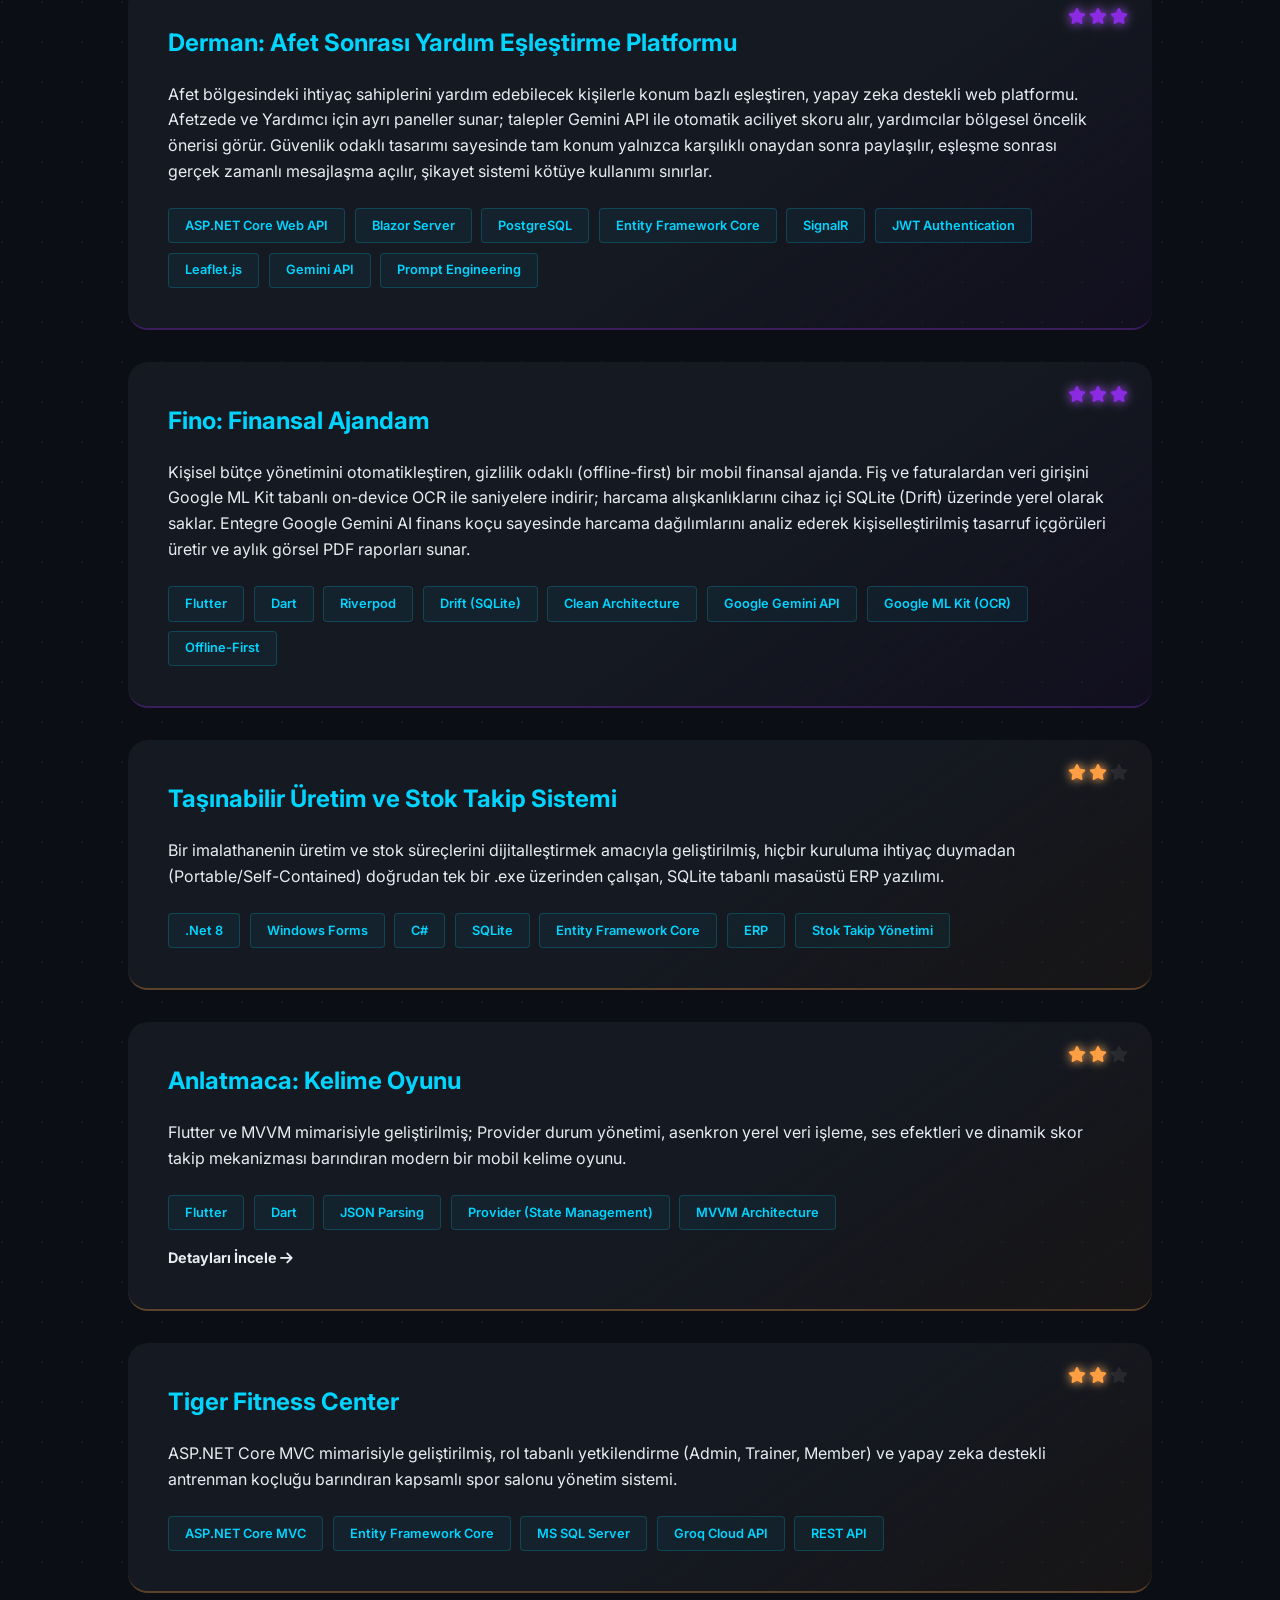
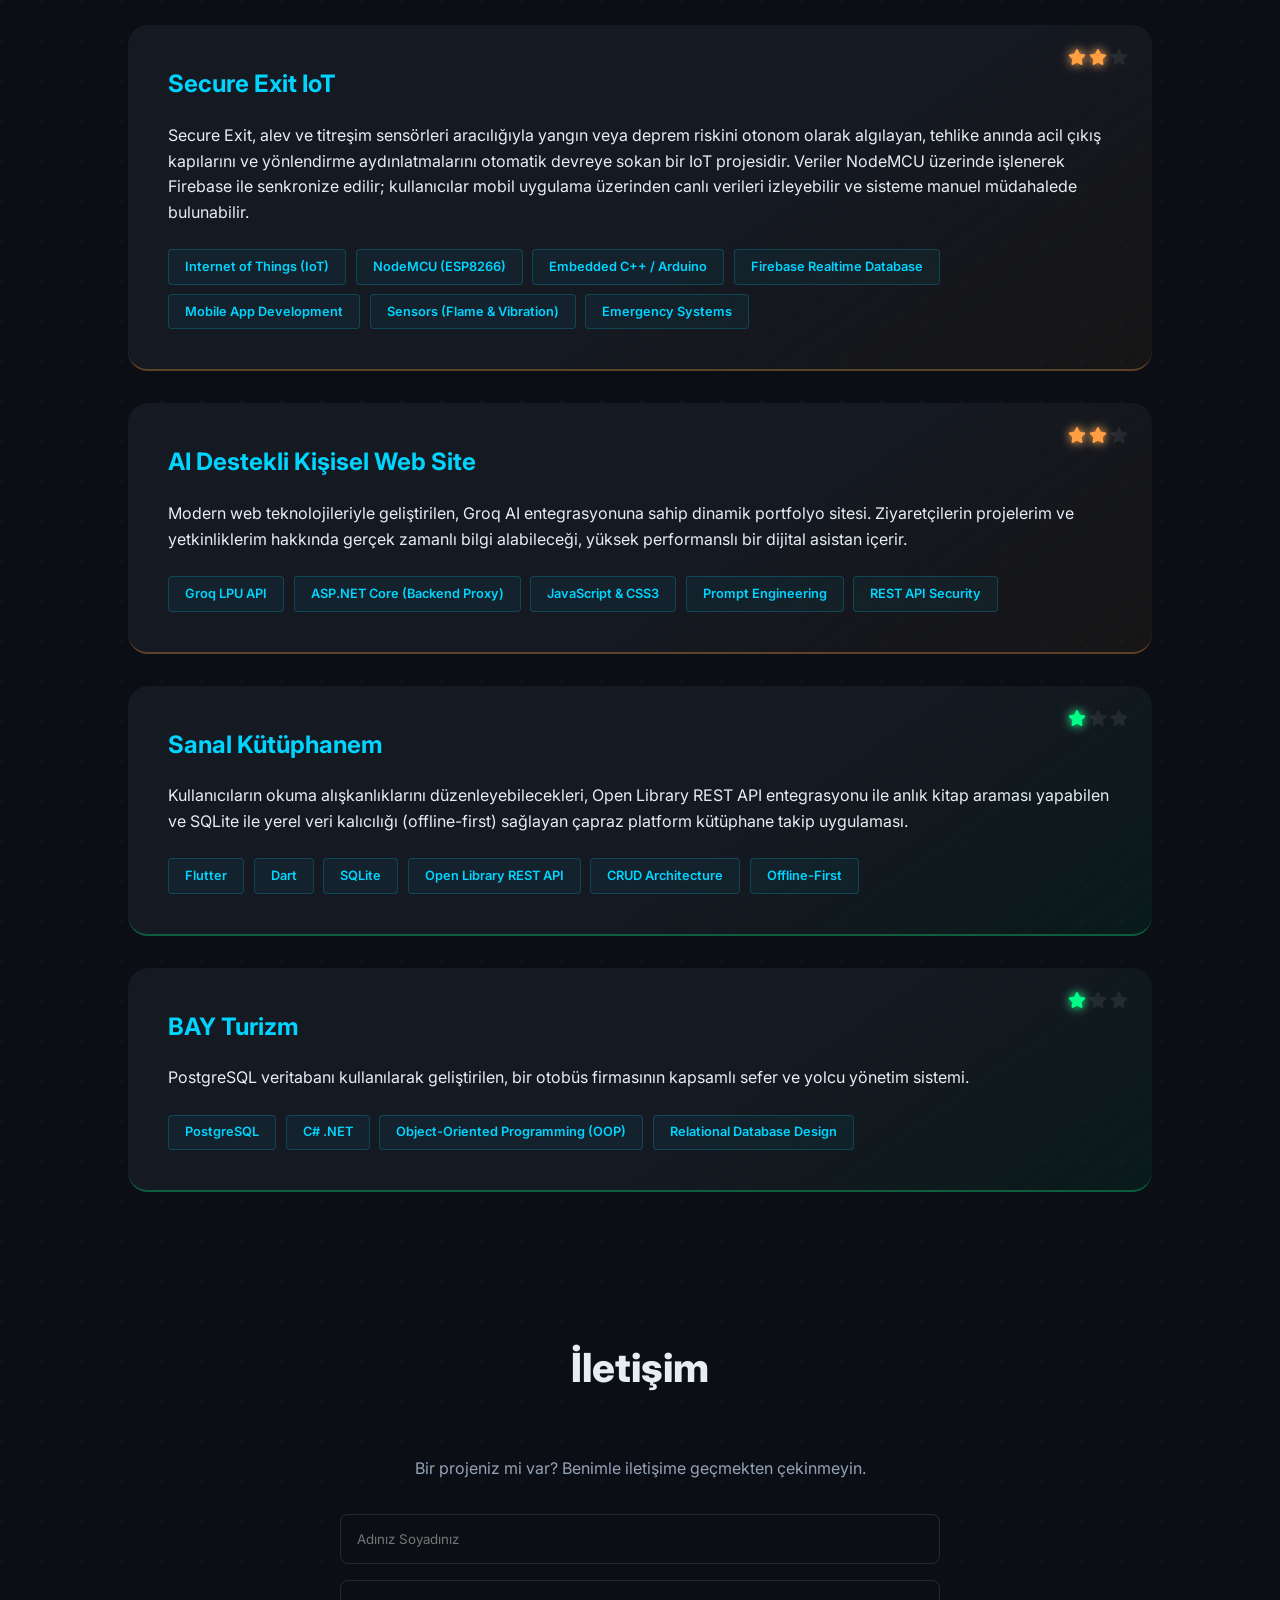
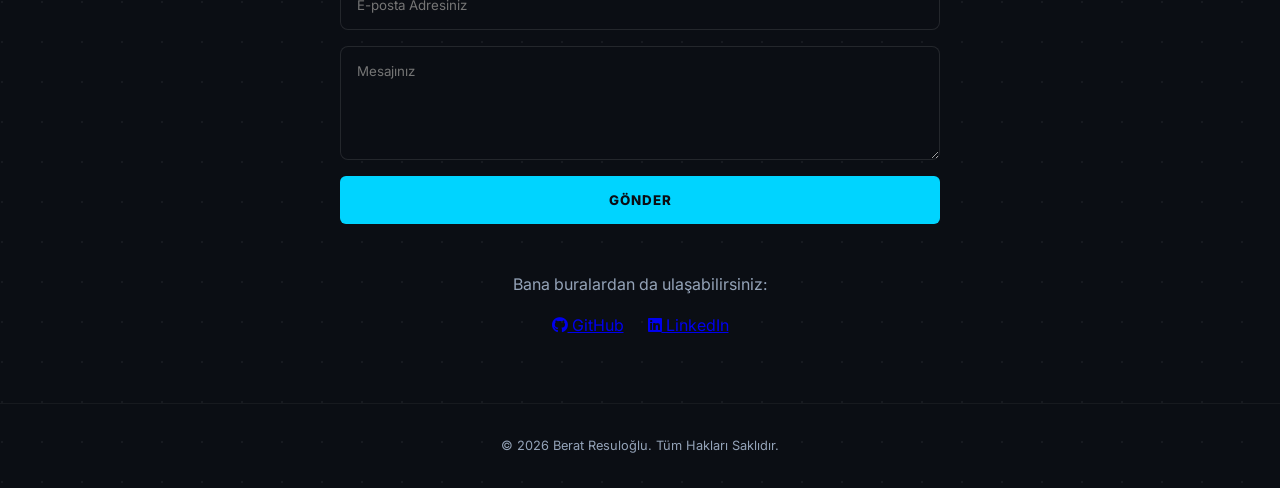
==== commit d8743c99: "Site içi güncellemeler yapıldı" ====
--- a/index.html
+++ b/index.html
@@ -47,7 +47,7 @@
         <span class="pulse-dot"></span>
         <span data-key="live-text">Şu anda</span>
         <span class="project-name" data-key="current-work"
-          >Makine Öğrenmesi</span
+          >Mobil Uygulama Geliştirme</span
         >
         <span data-key="working-on">üzerinde çalışıyorum</span>
       </div>
@@ -55,6 +55,12 @@
       <p data-key="hero-desc">
         Bilgisayar Mühendisliği Öğrencisi & Yazılım Geliştirici
       </p>
+
+      <!-- CV İndirme Butonu -->
+      <a href="BeratResulogluCV.pdf" download class="cv-btn">
+        <i class="fas fa-file-download"></i>
+        <span data-key="btn-cv">CV İndir</span>
+      </a>
     </header>
 
     <main>
@@ -80,7 +86,7 @@
         <h2 class="section-title" data-key="nav-education">Eğitim</h2>
         <div class="project-card" style="max-width: 600px; margin: 0 auto">
           <h3 data-key="edu-uni">Sakarya Üniversitesi</h3>
-          <p data-key="edu-dept">Bilgisayar Mühendisliği (3. Sınıf)</p>
+          <p data-key="edu-dept">Bilgisayar Mühendisliği (4. Sınıf)</p>
           <div class="tech-stack">
             <span class="tech-tag" data-key="edu-license">Lisans</span>
             <span class="tech-tag" data-key="edu-eng">Mühendislik</span>
@@ -88,68 +94,390 @@
         </div>
       </section>
 
-      <section id="skills" style="padding: 4rem 10%; text-align: center">
-        <h2 class="section-title" data-key="skills-title">
+      <section id="skills" style="padding: 4rem 10%">
+        <h2
+          class="section-title"
+          data-key="skills-title"
+          style="text-align: center"
+        >
           Teknoloji Yığını & Beceriler
         </h2>
 
+        <!-- Sütunları kapsayan ana Grid yapısı -->
         <div
-          class="skills-container"
           style="
-            display: flex;
-            flex-wrap: wrap;
-            justify-content: center;
-            gap: 1rem;
-            max-width: 900px;
-            margin: 0 auto;
-            margin-bottom: 2rem;
-          "
-        >
-          <span class="tech-tag">AI-Native Development</span>
-          <span class="tech-tag">Prompt Engineering</span>
-          <span class="tech-tag" data-key="skill-debug">Hata Ayıklama</span>
-          <span class="tech-tag" data-key="skill-team">Ekip Çalışması</span>
-        </div>
-
-        <div
-          class="skills-container"
-          style="
-            display: flex;
-            flex-wrap: wrap;
-            justify-content: center;
-            gap: 1rem;
-            max-width: 900px;
+            display: grid;
+            grid-template-columns: repeat(auto-fit, minmax(240px, 1fr));
+            gap: 2rem;
+            max-width: 1200px;
             margin: 0 auto;
           "
         >
-          <span class="tech-tag">C# / ASP.NET Core</span>
-          <span class="tech-tag">C / C++</span>
-          <span class="tech-tag">Java</span>
-          <span class="tech-tag">Flutter & Dart</span>
-          <span class="tech-tag">OOP</span>
-
-          <span class="tech-tag">NodeMCU / ESP8266</span>
-          <span class="tech-tag" data-key="skill-sensor"
-            >Sensör Entegrasyonu</span
-          >
-          <span class="tech-tag" data-key="skill-imgproc">Görüntü İşleme</span>
-          <span class="tech-tag" data-key="skill-ml">Makine Öğrenmesi</span>
-          <span class="tech-tag" data-key="skill-embedded"
-            >Gömülü Sistemler</span
-          >
-
-          <span class="tech-tag">MS SQL Server</span>
-          <span class="tech-tag">PostgreSQl</span>
-          <span class="tech-tag">Entity Framework</span>
-          <span class="tech-tag">Git / GitHub</span>
-          <span class="tech-tag">Postman</span>
+          <!-- Kategori 1: Yapay Zeka & Mimari -->
+          <div
+            style="
+              background: var(--card-bg);
+              padding: 2rem;
+              border-radius: 15px;
+              border: 1px solid rgba(255, 255, 255, 0.05);
+              text-align: center;
+              transition: var(--transition);
+            "
+          >
+            <h3
+              style="
+                color: var(--accent);
+                margin-bottom: 1.5rem;
+                font-size: 1.1rem;
+                text-transform: uppercase;
+                letter-spacing: 1px;
+              "
+            >
+              Yapay Zeka & Mimari
+            </h3>
+            <div style="display: flex; flex-direction: column; gap: 0.8rem">
+              <span class="tech-tag">AI-Native Development</span>
+              <span class="tech-tag">Prompt Engineering</span>
+              <span class="tech-tag">Google Gemini API</span>
+              <span class="tech-tag">Groq LPU API</span>
+              <span class="tech-tag">Google ML Kit (OCR)</span>
+              <span class="tech-tag">Clean Architecture</span>
+              <span class="tech-tag">MVVM Architecture</span>
+              <span class="tech-tag">Offline-First</span>
+            </div>
+          </div>
+
+          <!-- Kategori 2: Backend & Web -->
+          <div
+            style="
+              background: var(--card-bg);
+              padding: 2rem;
+              border-radius: 15px;
+              border: 1px solid rgba(255, 255, 255, 0.05);
+              text-align: center;
+              transition: var(--transition);
+            "
+          >
+            <h3
+              style="
+                color: var(--accent);
+                margin-bottom: 1.5rem;
+                font-size: 1.1rem;
+                text-transform: uppercase;
+                letter-spacing: 1px;
+              "
+            >
+              Backend & Web
+            </h3>
+            <div style="display: flex; flex-direction: column; gap: 0.8rem">
+              <span class="tech-tag">C# / .NET 8</span>
+              <span class="tech-tag">ASP.NET Core</span>
+              <span class="tech-tag">C / C++</span>
+              <span class="tech-tag">Java</span>
+              <span class="tech-tag">JavaScript & CSS3</span>
+              <span class="tech-tag">REST API & JWT</span>
+              <span class="tech-tag">SignalR & WebSockets</span>
+              <span class="tech-tag">Blazor</span>
+            </div>
+          </div>
+
+          <!-- Kategori 3: Mobil & Veritabanı -->
+          <div
+            style="
+              background: var(--card-bg);
+              padding: 2rem;
+              border-radius: 15px;
+              border: 1px solid rgba(255, 255, 255, 0.05);
+              text-align: center;
+              transition: var(--transition);
+            "
+          >
+            <h3
+              style="
+                color: var(--accent);
+                margin-bottom: 1.5rem;
+                font-size: 1.1rem;
+                text-transform: uppercase;
+                letter-spacing: 1px;
+              "
+            >
+              Mobil & Veritabanı
+            </h3>
+            <div style="display: flex; flex-direction: column; gap: 0.8rem">
+              <span class="tech-tag">Flutter & Dart</span>
+              <span class="tech-tag">Kotlin</span>
+              <span class="tech-tag">Riverpod & Provider</span>
+              <span class="tech-tag">PostgreSQL</span>
+              <span class="tech-tag">MS SQL Server</span>
+              <span class="tech-tag">SQLite (Drift)</span>
+              <span class="tech-tag">Firebase</span>
+              <span class="tech-tag">Entity Framework Core</span>
+            </div>
+          </div>
+
+          <!-- Kategori 4: IoT & Araçlar -->
+          <div
+            style="
+              background: var(--card-bg);
+              padding: 2rem;
+              border-radius: 15px;
+              border: 1px solid rgba(255, 255, 255, 0.05);
+              text-align: center;
+              transition: var(--transition);
+            "
+          >
+            <h3
+              style="
+                color: var(--accent);
+                margin-bottom: 1.5rem;
+                font-size: 1.1rem;
+                text-transform: uppercase;
+                letter-spacing: 1px;
+              "
+            >
+              IoT & Araçlar
+            </h3>
+            <div style="display: flex; flex-direction: column; gap: 0.8rem">
+              <span class="tech-tag">NodeMCU / ESP8266</span>
+              <span class="tech-tag">Arduino</span>
+              <span class="tech-tag">IoT Sistemleri</span>
+              <span class="tech-tag">Mesh Networking</span>
+              <span class="tech-tag" data-key="skill-sensor"
+                >Sensör Entegrasyonu</span
+              >
+              <span class="tech-tag" data-key="skill-imgproc"
+                >Görüntü İşleme</span
+              >
+              <span class="tech-tag">Git / GitHub</span>
+              <span class="tech-tag">Postman</span>
+            </div>
+          </div>
         </div>
       </section>
-
       <section id="projects">
         <h2 class="section-title" data-key="nav-projects">Projeler</h2>
         <div class="project-grid">
-          <div class="project-card">
+          <!-- Anka (3 Yıldız) -->
+          <div
+            class="project-card level-3"
+            style="width: 100%; max-width: 100%; box-sizing: border-box"
+          >
+            <div class="project-difficulty" title="Karmaşıklık Seviyesi: 3/3">
+              <i class="fas fa-star filled"></i>
+              <i class="fas fa-star filled"></i>
+              <i class="fas fa-star filled"></i>
+            </div>
+            <h3>Anka: Afet Sonrası Yaşam Sinyali Tespit Sistemi</h3>
+            <p data-key="proj-anka-desc">
+              Deprem sonrası enkaz altında kalan afetzedelerin konumunu, ek
+              donanım olmadan yalnızca akıllı telefonlarla tespit etmeyi
+              amaçlayan Android tabanlı sistem.
+            </p>
+            <div class="tech-stack">
+              <span class="tech-tag">D2D Communication</span>
+              <span class="tech-tag">Mesh Networking</span>
+              <span class="tech-tag">Indoor Positioning</span>
+              <span class="tech-tag">Kotlin</span>
+            </div>
+          </div>
+          <!-- Derman: Afet Sonrası Yardım (3 Yıldız) -->
+          <div
+            class="project-card level-3"
+            style="width: 100%; max-width: 100%; box-sizing: border-box"
+          >
+            <div class="project-difficulty" title="Karmaşıklık Seviyesi: 3/3">
+              <i class="fas fa-star filled"></i>
+              <i class="fas fa-star filled"></i>
+              <i class="fas fa-star filled"></i>
+            </div>
+            <h3>Derman: Afet Sonrası Yardım Eşleştirme Platformu</h3>
+            <p data-key="proj-derman-desc">
+              Afet bölgesindeki ihtiyaç sahiplerini yardım edebilecek kişilerle
+              konum bazlı eşleştiren, yapay zeka destekli web platformu.
+              Afetzede ve Yardımcı için ayrı paneller sunar; talepler Gemini API
+              ile otomatik aciliyet skoru alır, yardımcılar bölgesel öncelik
+              önerisi görür. Güvenlik odaklı tasarımı sayesinde tam konum
+              yalnızca karşılıklı onaydan sonra paylaşılır, eşleşme sonrası
+              gerçek zamanlı mesajlaşma açılır, şikayet sistemi kötüye kullanımı
+              sınırlar.
+            </p>
+            <div class="tech-stack">
+              <span class="tech-tag">ASP.NET Core Web API</span>
+              <span class="tech-tag">Blazor Server</span>
+              <span class="tech-tag">PostgreSQL</span>
+              <span class="tech-tag">Entity Framework Core</span>
+              <span class="tech-tag">SignalR</span>
+              <span class="tech-tag">JWT Authentication</span>
+              <span class="tech-tag">Leaflet.js</span>
+              <span class="tech-tag">Gemini API</span>
+              <span class="tech-tag">Prompt Engineering</span>
+            </div>
+          </div>
+          <!-- Fino: Finansal Ajandam (3 Yıldız) -->
+          <div
+            class="project-card level-3"
+            style="width: 100%; max-width: 100%; box-sizing: border-box"
+          >
+            <div class="project-difficulty" title="Karmaşıklık Seviyesi: 3/3">
+              <i class="fas fa-star filled"></i>
+              <i class="fas fa-star filled"></i>
+              <i class="fas fa-star filled"></i>
+            </div>
+            <h3>Fino: Finansal Ajandam</h3>
+            <p data-key="proj-fino-desc">
+              Kişisel bütçe yönetimini otomatikleştiren, gizlilik odaklı
+              (offline-first) bir mobil finansal ajanda. Fiş ve faturalardan
+              veri girişini Google ML Kit tabanlı on-device OCR ile saniyelere
+              indirir; harcama alışkanlıklarını cihaz içi SQLite (Drift)
+              üzerinde yerel olarak saklar. Entegre Google Gemini AI finans koçu
+              sayesinde harcama dağılımlarını analiz ederek kişiselleştirilmiş
+              tasarruf içgörüleri üretir ve aylık görsel PDF raporları sunar.
+            </p>
+            <div class="tech-stack">
+              <span class="tech-tag">Flutter</span>
+              <span class="tech-tag">Dart</span>
+              <span class="tech-tag">Riverpod</span>
+              <span class="tech-tag">Drift (SQLite)</span>
+              <span class="tech-tag">Clean Architecture</span>
+              <span class="tech-tag">Google Gemini API</span>
+              <span class="tech-tag">Google ML Kit (OCR)</span>
+              <span class="tech-tag">Offline-First</span>
+            </div>
+          </div>
+
+          <!-- Taşınabilir Üretim (2 Yıldız) -->
+          <div
+            class="project-card level-2"
+            style="width: 100%; max-width: 100%; box-sizing: border-box"
+          >
+            <div class="project-difficulty" title="Karmaşıklık Seviyesi: 2/3">
+              <i class="fas fa-star filled"></i>
+              <i class="fas fa-star filled"></i>
+              <i class="fas fa-star"></i>
+            </div>
+            <h3>Taşınabilir Üretim ve Stok Takip Sistemi</h3>
+            <p data-key="proj-stock-desc">
+              Bir imalathanenin üretim ve stok süreçlerini dijitalleştirmek
+              amacıyla geliştirilmiş, hiçbir kuruluma ihtiyaç duymadan
+              (Portable/Self-Contained) doğrudan tek bir .exe üzerinden çalışan,
+              SQLite tabanlı masaüstü ERP yazılımı.
+            </p>
+            <div class="tech-stack">
+              <span class="tech-tag">.Net 8</span>
+              <span class="tech-tag">Windows Forms</span>
+              <span class="tech-tag">C#</span>
+              <span class="tech-tag">SQLite</span>
+              <span class="tech-tag">Entity Framework Core</span>
+              <span class="tech-tag">ERP</span>
+              <span class="tech-tag">Stok Takip Yönetimi</span>
+            </div>
+          </div>
+          <!-- Anlatmaca (2 Yıldız) -->
+          <a
+            href="anlatmaca.html"
+            class="project-link-wrapper"
+            style="width: 100%; max-width: 100%; box-sizing: border-box"
+          >
+            <div
+              class="project-card hover-effect level-2"
+              style="width: 100%; max-width: 100%; box-sizing: border-box"
+            >
+              <div class="project-difficulty" title="Karmaşıklık Seviyesi: 2/3">
+                <i class="fas fa-star filled"></i>
+                <i class="fas fa-star filled"></i>
+                <i class="fas fa-star"></i>
+              </div>
+              <h3>Anlatmaca: Kelime Oyunu</h3>
+              <p data-key="proj-anlatmaca-desc">
+                Flutter ve MVVM mimarisiyle geliştirilmiş; Provider durum
+                yönetimi, asenkron yerel veri işleme, ses efektleri ve dinamik
+                skor takip mekanizması barındıran modern bir mobil kelime oyunu.
+              </p>
+              <div class="tech-stack">
+                <span class="tech-tag">Flutter</span>
+                <span class="tech-tag">Dart</span>
+                <span class="tech-tag">JSON Parsing</span>
+                <span class="tech-tag">Provider (State Management)</span>
+                <span class="tech-tag">MVVM Architecture</span>
+              </div>
+              <div
+                style="
+                  margin-top: 1rem;
+                  color: var(--main-color);
+                  font-size: 0.9rem;
+                  font-weight: bold;
+                "
+              >
+                Detayları İncele <i class="fas fa-arrow-right"></i>
+              </div>
+            </div>
+          </a>
+
+          <!-- Tiger Fitness Center (2 Yıldız) -->
+          <div
+            class="project-card level-2"
+            style="width: 100%; max-width: 100%; box-sizing: border-box"
+          >
+            <div class="project-difficulty" title="Karmaşıklık Seviyesi: 2/3">
+              <i class="fas fa-star filled"></i>
+              <i class="fas fa-star filled"></i>
+              <i class="fas fa-star"></i>
+            </div>
+            <h3>Tiger Fitness Center</h3>
+            <p data-key="proj-tiger-desc">
+              ASP.NET Core MVC mimarisiyle geliştirilmiş, rol tabanlı
+              yetkilendirme (Admin, Trainer, Member) ve yapay zeka destekli
+              antrenman koçluğu barındıran kapsamlı spor salonu yönetim sistemi.
+            </p>
+            <div class="tech-stack">
+              <span class="tech-tag">ASP.NET Core MVC</span>
+              <span class="tech-tag">Entity Framework Core</span>
+              <span class="tech-tag">MS SQL Server</span>
+              <span class="tech-tag">Groq Cloud API</span>
+              <span class="tech-tag">REST API</span>
+            </div>
+          </div>
+
+          <!-- Secure Exit IoT (2 Yıldız) -->
+          <div
+            class="project-card level-2"
+            style="width: 100%; max-width: 100%; box-sizing: border-box"
+          >
+            <div class="project-difficulty" title="Karmaşıklık Seviyesi: 2/3">
+              <i class="fas fa-star filled"></i>
+              <i class="fas fa-star filled"></i>
+              <i class="fas fa-star"></i>
+            </div>
+            <h3>Secure Exit IoT</h3>
+            <p data-key="proj-iot-desc">
+              Secure Exit, alev ve titreşim sensörleri aracılığıyla yangın veya
+              deprem riskini otonom olarak algılayan, tehlike anında acil çıkış
+              kapılarını ve yönlendirme aydınlatmalarını otomatik devreye sokan
+              bir IoT projesidir. Veriler NodeMCU üzerinde işlenerek Firebase
+              ile senkronize edilir; kullanıcılar mobil uygulama üzerinden canlı
+              verileri izleyebilir ve sisteme manuel müdahalede bulunabilir.
+            </p>
+            <div class="tech-stack">
+              <span class="tech-tag">Internet of Things (IoT)</span>
+              <span class="tech-tag">NodeMCU (ESP8266)</span>
+              <span class="tech-tag">Embedded C++ / Arduino</span>
+              <span class="tech-tag">Firebase Realtime Database</span>
+              <span class="tech-tag">Mobile App Development</span>
+              <span class="tech-tag">Sensors (Flame & Vibration)</span>
+              <span class="tech-tag">Emergency Systems</span>
+            </div>
+          </div>
+
+          <!-- AI Destekli Kişisel Web Site (2 Yıldız) -->
+          <div
+            class="project-card level-2"
+            style="width: 100%; max-width: 100%; box-sizing: border-box"
+          >
+            <div class="project-difficulty" title="Karmaşıklık Seviyesi: 2/3">
+              <i class="fas fa-star filled"></i>
+              <i class="fas fa-star filled"></i>
+              <i class="fas fa-star"></i>
+            </div>
             <h3 data-key="proj-web-title">AI Destekli Kişisel Web Site</h3>
             <p data-key="proj-web-desc">
               Modern web teknolojileriyle geliştirilen, Groq AI entegrasyonuna
@@ -166,87 +494,43 @@
             </div>
           </div>
 
-          <a href="anlatmaca.html" class="project-link-wrapper">
-            <div class="project-card hover-effect">
-              <h3>Anlatmaca: Kelime Oyunu</h3>
-              <p data-key="proj-anlatmaca-desc">
-                Flutter ile geliştirilen, arkadaşlarınızla oynayabileceğiniz
-                eğlenceli ve interaktif mobil kelime oyunu.
-              </p>
-              <div class="tech-stack">
-                <span class="tech-tag">Flutter</span>
-                <span class="tech-tag">Dart</span>
-                <span class="tech-tag">JSON Parsing</span>
-                <span class="tech-tag">State Management</span>
-              </div>
-              <div
-                style="
-                  margin-top: 1rem;
-                  color: var(--main-color);
-                  font-size: 0.9rem;
-                  font-weight: bold;
-                "
-              >
-                Detayları İncele <i class="fas fa-arrow-right"></i>
-              </div>
-            </div>
-          </a>
-
-          <div class="project-card">
-            <h3>Stok Takip Programı</h3>
-            <p data-key="proj-anka-desc">
-              Üretilen makine parçalarının stok takibini ve yönetimini
-              kolaylaştırmak için geliştirilmiş masaüstü uygulaması.
-            </p>
-            <div class="tech-stack">
-              <span class="tech-tag">ASP.Net</span>
-              <span class="tech-tag">Inventory Tracking</span>
-              <span class="tech-tag">C#</span>
-              <span class="tech-tag">SQLite</span>
-            </div>
-          </div>
-
-          <div class="project-card">
+          <!-- Sanal Kütüphanem (1 Yıldız) -->
+          <div
+            class="project-card level-1"
+            style="width: 100%; max-width: 100%; box-sizing: border-box"
+          >
+            <div class="project-difficulty" title="Karmaşıklık Seviyesi: 1/3">
+              <i class="fas fa-star filled"></i>
+              <i class="fas fa-star"></i>
+              <i class="fas fa-star"></i>
+            </div>
             <h3>Sanal Kütüphanem</h3>
-            <p data-key="proj-anka-desc">
-              Kullanıcıların daha önce okuduğu kitapları ve okumak istediklerini
-              kaydedebildikleri api destekli bir mobil uygulama.
+            <p data-key="proj-library-desc">
+              Kullanıcıların okuma alışkanlıklarını düzenleyebilecekleri, Open
+              Library REST API entegrasyonu ile anlık kitap araması yapabilen ve
+              SQLite ile yerel veri kalıcılığı (offline-first) sağlayan çapraz
+              platform kütüphane takip uygulaması.
             </p>
             <div class="tech-stack">
               <span class="tech-tag">Flutter</span>
               <span class="tech-tag">Dart</span>
-            </div>
-          </div>
-
-          <div class="project-card">
-            <h3>Anka</h3>
-            <p data-key="proj-anka-desc">
-              Deprem sonrası enkaz altındaki afetzedelerin konumunu tespit
-              edebilmek için akıllı telefonları D2D prensibiyle kullanmayı
-              amaçlayan yazılım sistemi.
-            </p>
-            <div class="tech-stack">
-              <span class="tech-tag">D2D Communication</span>
-              <span class="tech-tag">Mesh Networking</span>
-              <span class="tech-tag">Indoor Positioning</span>
-              <span class="tech-tag">Flutter</span>
-            </div>
-          </div>
-
-          <div class="project-card">
-            <h3>Secure Exit IoT</h3>
-            <p data-key="proj-iot-desc">
-              NodeMCU ve çeşitli sensörler kullanılarak geliştirilen akıllı acil
-              çıkış yönlendirme sistemi.
-            </p>
-            <div class="tech-stack">
-              <span class="tech-tag">IoT</span>
-              <span class="tech-tag">NodeMCU</span>
-              <span class="tech-tag">Embedded</span>
-            </div>
-          </div>
-
-          <div class="project-card">
+              <span class="tech-tag">SQLite</span>
+              <span class="tech-tag">Open Library REST API</span>
+              <span class="tech-tag">CRUD Architecture</span>
+              <span class="tech-tag">Offline-First</span>
+            </div>
+          </div>
+
+          <!-- BAY Turizm (1 Yıldız) -->
+          <div
+            class="project-card level-1"
+            style="width: 100%; max-width: 100%; box-sizing: border-box"
+          >
+            <div class="project-difficulty" title="Karmaşıklık Seviyesi: 1/3">
+              <i class="fas fa-star filled"></i>
+              <i class="fas fa-star"></i>
+              <i class="fas fa-star"></i>
+            </div>
             <h3>BAY Turizm</h3>
             <p data-key="proj-bay-desc">
               PostgreSQL veritabanı kullanılarak geliştirilen, bir otobüs
@@ -257,22 +541,6 @@
               <span class="tech-tag">C# .NET</span>
               <span class="tech-tag">Object-Oriented Programming (OOP)</span>
               <span class="tech-tag">Relational Database Design</span>
-            </div>
-          </div>
-
-          <div class="project-card">
-            <h3>Tiger Fitness Center</h3>
-            <p data-key="proj-tiger-desc">
-              ASP.NET Core MVC mimarisiyle geliştirilmiş, rol tabanlı
-              yetkilendirme (Admin, Trainer, Member) ve yapay zeka destekli
-              antrenman koçluğu barındıran kapsamlı spor salonu yönetim sistemi.
-            </p>
-            <div class="tech-stack">
-              <span class="tech-tag">ASP.NET Core MVC</span>
-              <span class="tech-tag">Entity Framework Core</span>
-              <span class="tech-tag">MS SQL Server</span>
-              <span class="tech-tag">Groq Cloud API</span>
-              <span class="tech-tag">REST API</span>
             </div>
           </div>
         </div>
@@ -395,6 +663,11 @@
               <div class="ai-msg" data-key="chat-welcome">
                 Merhaba! Berat hakkında ne merak ediyorsun?
               </div>
+              <!-- Gecikme Bilgilendirme Mesajı -->
+              <div class="chat-hint" data-key="chat-delay">
+                * Sunucu uyku modunda olabileceği için ilk yanıtın gelmesi
+                birkaç saniye sürebilir, lütfen bekleyin.
+              </div>
             </div>
 
             <div id="chat-input-area">
@@ -477,13 +750,13 @@
         "Bilgisayar Mühendisliği Öğrencisi & AI Native Yazılım Geliştirici",
       "live-text": "Şu anda",
       "working-on": "üzerinde çalışıyor",
-      "current-work": "Görüntü işleme",
+      "current-work": "Mobil Uygulama Geliştirme",
 
       "about-text":
         "Yazılım geliştirme, IoT ve yapay zeka konularına meraklı bir bilgisayar mühendisliği öğrencisiyim. Geliştirdiğim projelerde verimlilik ve kullanıcı deneyimini ön planda tutarak, karmaşık sorunlara teknolojik çözümler üretmeyi hedefliyorum. Sayfamı inceleyerek projelerim ve yetkinliklerim hakkında daha fazla bilgi edinebilirsiniz.",
 
       "edu-uni": "Sakarya Üniversitesi",
-      "edu-dept": "Bilgisayar Mühendisliği (3. Sınıf)",
+      "edu-dept": "Bilgisayar Mühendisliği (4. Sınıf)",
       "edu-license": "Lisans",
       "edu-eng": "Mühendislik",
 
@@ -498,16 +771,24 @@
       "proj-web-title": "AI Destekli Kişisel Web Site",
       "proj-web-desc":
         "Modern web teknolojileriyle geliştirilen, Groq AI entegrasyonuna sahip dinamik portfolyo sitesi. Ziyaretçilerin projelerim ve yetkinliklerim hakkında gerçek zamanlı bilgi alabileceği, yüksek performanslı bir dijital asistan içerir.",
+      "proj-anka-desc":
+        "Deprem sonrası enkaz altında kalan afetzedelerin konumunu, ek donanım olmadan yalnızca akıllı telefonlarla tespit etmeyi amaçlayan Android tabanlı sistem.",
+      "proj-derman-desc":
+        "Afet bölgesindeki ihtiyaç sahiplerini yardım edebilecek kişilerle konum bazlı eşleştiren, yapay zeka destekli web platformu. Afetzede ve Yardımcı için ayrı paneller sunar; talepler Gemini API ile otomatik aciliyet skoru alır, yardımcılar bölgesel öncelik önerisi görür. Güvenlik odaklı tasarımı sayesinde tam konum yalnızca karşılıklı onaydan sonra paylaşılır, eşleşme sonrası gerçek zamanlı mesajlaşma açılır, şikayet sistemi kötüye kullanımı sınırlar.",
+      "proj-fino-desc":
+        "Kişisel bütçe yönetimini otomatikleştiren, gizlilik odaklı (offline-first) bir mobil finansal ajanda. Fiş ve faturalardan veri girişini Google ML Kit tabanlı on-device OCR ile saniyelere indirir; harcama alışkanlıklarını cihaz içi SQLite (Drift) üzerinde yerel olarak saklar. Entegre Google Gemini AI finans koçu sayesinde harcama dağılımlarını analiz ederek kişiselleştirilmiş tasarruf içgörüleri üretir ve aylık görsel PDF raporları sunar.",
+      "proj-stock-desc":
+        "Bir imalathanenin üretim ve stok süreçlerini dijitalleştirmek amacıyla geliştirilmiş, hiçbir kuruluma ihtiyaç duymadan (Portable/Self-Contained) doğrudan tek bir .exe üzerinden çalışan, SQLite tabanlı masaüstü ERP yazılımı.",
       "proj-anlatmaca-desc":
-        "Flutter ile geliştirilen, eğlenceli ve interaktif bir mobil kelime oyunu.",
-      "proj-anka-desc":
-        "Deprem sonrası enkaz altındaki afetzedelerin konumunu tespit edebilmek için akıllı telefonları D2D prensibiyle kullanmayı amaçlayan yazılım sistemi.",
+        "Flutter ve MVVM mimarisiyle geliştirilmiş; Provider durum yönetimi, asenkron yerel veri işleme, ses efektleri ve dinamik skor takip mekanizması barındıran modern bir mobil kelime oyunu.",
+      "proj-tiger-desc":
+        "ASP.NET Core MVC mimarisiyle geliştirilmiş, rol tabanlı yetkilendirme (Admin, Trainer, Member) ve yapay zeka destekli antrenman koçluğu barındıran kapsamlı spor salonu yönetim sistemi.",
       "proj-iot-desc":
-        "NodeMCU ve çeşitli sensörler kullanılarak geliştirilen akıllı acil çıkış yönlendirme sistemi.",
+        "Secure Exit, alev ve titreşim sensörleri aracılığıyla yangın veya deprem riskini otonom olarak algılayan, tehlike anında acil çıkış kapılarını ve yönlendirme aydınlatmalarını otomatik devreye sokan bir IoT projesidir. Veriler NodeMCU üzerinde işlenerek Firebase ile senkronize edilir; kullanıcılar mobil uygulama üzerinden canlı verileri izleyebilir ve sisteme manuel müdahalede bulunabilir.",
+      "proj-library-desc":
+        "Kullanıcıların okuma alışkanlıklarını düzenleyebilecekleri, Open Library REST API entegrasyonu ile anlık kitap araması yapabilen ve SQLite ile yerel veri kalıcılığı (offline-first) sağlayan çapraz platform kütüphane takip uygulaması.",
       "proj-bay-desc":
         "PostgreSQL veritabanı kullanılarak geliştirilen, bir otobüs firmasının kapsamlı sefer ve yolcu yönetim sistemi.",
-      "proj-tiger-desc":
-        "ASP.NET Core MVC mimarisiyle geliştirilmiş, rol tabanlı yetkilendirme (Admin, Trainer, Member) ve yapay zeka destekli antrenman koçluğu barındıran kapsamlı spor salonu yönetim sistemi.",
 
       "contact-desc":
         "Bir projeniz mi var? Benimle iletişime geçmekten çekinmeyin.",
@@ -515,11 +796,14 @@
       "ph-email": "E-posta Adresiniz",
       "ph-msg": "Mesajınız",
       "btn-send": "Gönder",
+      "btn-cv": "CV İndir",
       "social-text": "Bana buralardan da ulaşabilirsiniz:",
 
       "chat-header": "AI Asistan",
       "chat-welcome": "Merhaba! Berat hakkında ne merak ediyorsun?",
       "chat-ph": "Bir soru sor...",
+      "chat-delay":
+        "* Sunucu uyku modunda olabileceği için ilk yanıtın gelmesi birkaç saniye sürebilir, lütfen bekleyin.",
       "footer-rights": "Tüm Hakları Saklıdır.",
     },
     en: {
@@ -534,13 +818,13 @@
         "Computer Engineering Student & AI Native Software Developer",
       "live-text": "Currently working on:",
       "working-on": "project",
-      "current-work": "Image Processing",
+      "current-work": "Mobile App Development",
 
       "about-text":
         "I am a computer engineering student interested in software development, IoT, and artificial intelligence. I aim to create technological solutions to complex problems by prioritizing efficiency and user experience in my projects. You can check my page to learn more about my projects and skills.",
 
       "edu-uni": "Sakarya University",
-      "edu-dept": "Computer Engineering (3rd Year)",
+      "edu-dept": "Computer Engineering (4th Year)",
       "edu-license": "Bachelor's",
       "edu-eng": "Engineering",
 
@@ -555,27 +839,38 @@
       "proj-web-title": "AI Powered Personal Website",
       "proj-web-desc":
         "A dynamic portfolio site developed with modern web technologies, featuring Groq AI integration. It includes a high-performance digital assistant where visitors can get real-time information about my projects and skills.",
+      "proj-anka-desc":
+        "An Android-based system aiming to detect the location of disaster victims under debris after an earthquake using only smartphones without additional hardware.",
+      "proj-derman-desc":
+        "An AI-supported web platform that matches people in need in disaster areas with those who can help based on location. It offers separate panels for Victims and Helpers; requests receive an automatic urgency score via the Gemini API, and helpers see regional priority suggestions. Its security-focused design ensures exact locations are shared only after mutual approval, real-time messaging opens after matching, and a reporting system limits abuse.",
+      "proj-fino-desc":
+        "A privacy-focused (offline-first) mobile financial agenda that automates personal budget management. It reduces data entry from receipts and invoices to seconds with Google ML Kit-based on-device OCR and stores spending habits locally on on-device SQLite (Drift). Thanks to the integrated Google Gemini AI financial coach, it analyzes spending distributions to generate personalized savings insights and provides monthly visual PDF reports.",
+      "proj-stock-desc":
+        "A desktop ERP software based on SQLite, developed to digitize the production and inventory processes of a workshop, running directly over a single .exe without needing any installation (Portable/Self-Contained).",
       "proj-anlatmaca-desc":
-        "A fun and interactive mobile word game developed with Flutter.",
-      "proj-anka-desc":
-        "A software system aiming to use smartphones with D2D principles to detect the location of disaster victims under debris after an earthquake.",
-      "proj-iot-desc":
-        "Smart emergency exit guidance system developed using NodeMCU and various sensors.",
-      "proj-bay-desc":
-        "A comprehensive voyage and passenger management system for a bus company developed using PostgreSQL database.",
+        "A modern mobile word game developed with Flutter and MVVM architecture; featuring Provider state management, asynchronous local data processing, sound effects, and a dynamic score tracking mechanism.",
       "proj-tiger-desc":
         "A comprehensive gym management system developed with ASP.NET Core MVC architecture, featuring role-based authorization (Admin, Trainer, Member) and AI-supported workout coaching.",
+      "proj-iot-desc":
+        "Secure Exit is an IoT project that autonomously detects fire or earthquake risks via flame and vibration sensors, automatically activating emergency exit doors and guidance lights in case of danger. Data is processed on NodeMCU and synchronized with Firebase; users can monitor live data via a mobile app and manually intervene in the system.",
+      "proj-library-desc":
+        "A cross-platform library tracking application where users can organize their reading habits, perform instant book searches with Open Library REST API integration, and ensure local data persistence (offline-first) with SQLite.",
+      "proj-bay-desc":
+        "A comprehensive voyage and passenger management system for a bus company developed using a PostgreSQL database.",
 
       "contact-desc": "Got a project? Don't hesitate to contact me.",
       "ph-name": "Your Name",
       "ph-email": "Your Email Address",
       "ph-msg": "Your Message",
       "btn-send": "Send",
+      "btn-cv": "Download CV",
       "social-text": "You can also reach me here:",
 
       "chat-header": "AI Assistant",
       "chat-welcome": "Hello! What would you like to know about Berat?",
       "chat-ph": "Ask a question...",
+      "chat-delay":
+        "* The first response may be delayed a few seconds due to server wake-up time, please wait.",
       "footer-rights": "All Rights Reserved.",
     },
   };
--- a/style.css
+++ b/style.css
@@ -735,4 +735,211 @@
     transform: translateY(-5px);
     border-color: rgba(255, 255, 255, 0.3);
     box-shadow: 0 10px 30px rgba(0,0,0,0.5);
+}
+.project-grid {
+    display: flex !important;
+    flex-direction: column !important;
+    align-items: stretch; /* Kartların bulunduğu alanı tam olarak doldurmasını sağlar */
+    gap: 2rem;
+    width: 100%;
+}
+
+.project-grid .project-card, .project-grid .project-link-wrapper {
+    width: 100%;
+    max-width: 100%; /* Önceki 800px sınırını kaldırıp tam genişliğe yayıyoruz */
+    box-sizing: border-box; /* Padding taşmalarını engeller */
+}
+
+/* Yıldızların karta göre konumlanması için kartı relative yapıyoruz */
+.project-card, .project-link-wrapper .project-card {
+    position: relative;
+}
+
+/* Yıldız Konteyneri Tasarımı */
+.project-difficulty {
+    position: absolute;
+    top: 1.5rem;
+    right: 1.5rem;
+    display: flex;
+    gap: 0.2rem;
+    /* 0.2 olan değeri 0.08'e düşürdük. Artık çok daha solgun ve karanlık. */
+    color: rgba(255, 255, 255, 0.08); 
+    font-size: 1rem; /* Yıldızları bir tık daha belirginleştirdik */
+    transition: transform 0.3s ease;
+}
+
+/* DOLU Yıldızlar (Çok daha canlı ve parlak) */
+.project-difficulty .filled {
+    color: var(--accent); /* --main-color yerine --accent kullanıyoruz */
+}
+
+/* --- KART SEVİYELERİNE GÖRE ÇOK HAFİF RENK DEĞİŞİMLERİ --- */
+
+/* Tüm kartların alt çizgisini hazırlayalım, transition ile yumuşak geçiş verelim */
+.project-card {
+    transition: all 0.3s ease;
+    border-bottom: 2px solid transparent; /* Varsayılan olarak şeffaf */
+}
+
+/* 3 Yıldız - İleri Seviye (Hafif Mor Vurgu) */
+.project-card.level-3 {
+    background: linear-gradient(145deg, var(--card-bg) 60%, rgba(138, 43, 226, 0.05));
+    border-bottom: 2px solid rgba(138, 43, 226, 0.3);
+}
+.project-card.level-3:hover {
+    border-bottom-color: rgba(138, 43, 226, 0.8);
+    box-shadow: 0 10px 20px rgba(138, 43, 226, 0.1);
+}
+
+/* 2 Yıldız - Orta Seviye (Hafif Turuncu Vurgu) */
+.project-card.level-2 {
+    background: linear-gradient(145deg, var(--card-bg) 60%, rgba(255, 159, 67, 0.05));
+    border-bottom: 2px solid rgba(255, 159, 67, 0.3);
+}
+
+.project-card.level-2:hover {
+    border-bottom-color: rgba(255, 159, 67, 0.8);
+    box-shadow: 0 10px 20px rgba(255, 159, 67, 0.1);
+}
+
+
+
+/* 1 Yıldız - Temel Seviye (Hafif Zümrüt Yeşili Vurgu) */
+.project-card.level-1 {
+    background: linear-gradient(145deg, var(--card-bg) 60%, rgba(0, 255, 136, 0.05));
+    border-bottom: 2px solid rgba(0, 255, 136, 0.3);
+}
+.project-card.level-1:hover {
+    border-bottom-color: rgba(0, 255, 136, 0.8);
+    box-shadow: 0 10px 20px rgba(0, 255, 136, 0.1);
+}
+/* Karta üzerine gelince yıldızların hafif büyümesi (İsteğe bağlı) */
+.project-card:hover .project-difficulty {
+    transform: scale(1.1);
+}
+/* 3 Yıldız - İleri Seviye (Mor Şerit) */
+.project-card.level-3::before {
+    background: rgba(138, 43, 226, 0.9) !important; 
+}
+
+/* 2 Yıldız - Orta Seviye (Turuncu Şerit) */
+.project-card.level-2::before {
+    background: rgba(255, 159, 67, 0.9) !important; 
+}
+
+/* 1 Yıldız - Temel Seviye (Zümrüt Yeşili Şerit) */
+.project-card.level-1::before {
+    background: rgba(0, 255, 136, 0.9) !important; 
+}
+/* 3 Yıldız - İleri Seviye (Mor Yıldızlar) */
+.project-card.level-3 .project-difficulty .filled {
+    color: #8a2be2; 
+    text-shadow: 0 0 8px #8a2be2, 0 0 15px rgba(255, 255, 255, 0.3);
+}
+
+/* 2 Yıldız - Orta Seviye (Turuncu Yıldızlar) */
+.project-card.level-2 .project-difficulty .filled {
+    color: #ff9f43;
+    text-shadow: 0 0 8px #ff9f43, 0 0 15px rgba(255, 255, 255, 0.3);
+}
+
+/* 1 Yıldız - Temel Seviye (Zümrüt Yeşili Yıldızlar) */
+.project-card.level-1 .project-difficulty .filled {
+    color: #00ff88;
+    text-shadow: 0 0 8px #00ff88, 0 0 15px rgba(255, 255, 255, 0.3);
+}
+
+/* --- Dinamik Arka Plan Efekti (Kayan Ambient Işıklar) --- */
+
+body {
+    position: relative; /* Işıkların gövdeye göre konumlanması için */
+    overflow-x: hidden;
+}
+
+body::before, body::after {
+    content: '';
+    position: fixed; /* Kaydırma (scroll) yapıldığında ışıklar ekranda sabit kalsın */
+    width: 60vw;
+    height: 60vw;
+    max-width: 800px;
+    max-height: 800px;
+    border-radius: 50%;
+    filter: blur(140px); /* Keskin yuvarlakları dağıtarak dumanlı bir ışık hüzmesine çevirir */
+    z-index: -1; /* Kartların ve yazıların arkasında kalması için en alt katmana atıyoruz */
+    pointer-events: none; /* Mouse ile tıklanmasını veya metin seçimini engeller */
+    animation: floatLights 20s infinite alternate ease-in-out;
+}
+
+/* Sol üstten vuran Neon Mavi Işık */
+body::before {
+    background: rgba(0, 212, 255, 0.08); /* Temanızın ana vurgu rengi */
+    top: -20%;
+    left: -10%;
+}
+
+/* Sağ alttan vuran Siber Mor Işık */
+body::after {
+    background: rgba(138, 43, 226, 0.08); /* İleri seviye projelerinizdeki mor ton */
+    bottom: -20%;
+    right: -10%;
+    animation-duration: 25s; /* Mavi ışıktan farklı bir hızda hareket etsin */
+    animation-direction: alternate-reverse; /* Ters yönde hareket etsin */
+}
+
+/* Işıkların Yavaşça Süzülme Animasyonu */
+@keyframes floatLights {
+    0% {
+        transform: translate(0, 0) scale(1);
+    }
+    50% {
+        transform: translate(8vw, 12vh) scale(1.15); /* Hafifçe büyüyüp sağ aşağı kaysın */
+    }
+    100% {
+        transform: translate(-5vw, -8vh) scale(0.9); /* Küçülüp sol yukarı kaysın */
+    }
+}
+/* --- CV İndirme Butonu --- */
+.cv-btn {
+    display: inline-flex;
+    align-items: center;
+    gap: 0.8rem;
+    margin-top: 2rem;
+    padding: 0.8rem 2.2rem;
+    background: rgba(0, 212, 255, 0.05);
+    color: var(--accent);
+    border: 2px solid var(--accent);
+    border-radius: 50px; /* Tam yuvarlak kenarlar */
+    font-weight: 700;
+    font-size: 0.95rem;
+    text-transform: uppercase;
+    letter-spacing: 1px;
+    text-decoration: none;
+    transition: var(--transition);
+    box-shadow: 0 0 15px rgba(0, 212, 255, 0.1);
+}
+
+.cv-btn i {
+    font-size: 1.1rem;
+}
+
+.cv-btn:hover {
+    background: var(--accent);
+    color: var(--bg-color); /* Yazı rengini siyah/koyu yapar */
+    box-shadow: 0 0 25px var(--accent-glow);
+    transform: translateY(-3px); /* Üzerine gelince hafifçe yukarı kalkar */
+}
+/* --- AI Chat Gecikme Bilgilendirmesi --- */
+.chat-hint {
+    text-align: center;
+    font-size: 0.75rem;
+    color: rgba(255, 255, 255, 0.4); /* Göz yormayan soluk bir renk */
+    margin-top: -5px;
+    margin-bottom: 10px;
+    font-style: italic;
+    animation: fadeIn 1s ease-in-out;
+}
+
+@keyframes fadeIn {
+    from { opacity: 0; }
+    to { opacity: 1; }
 }
